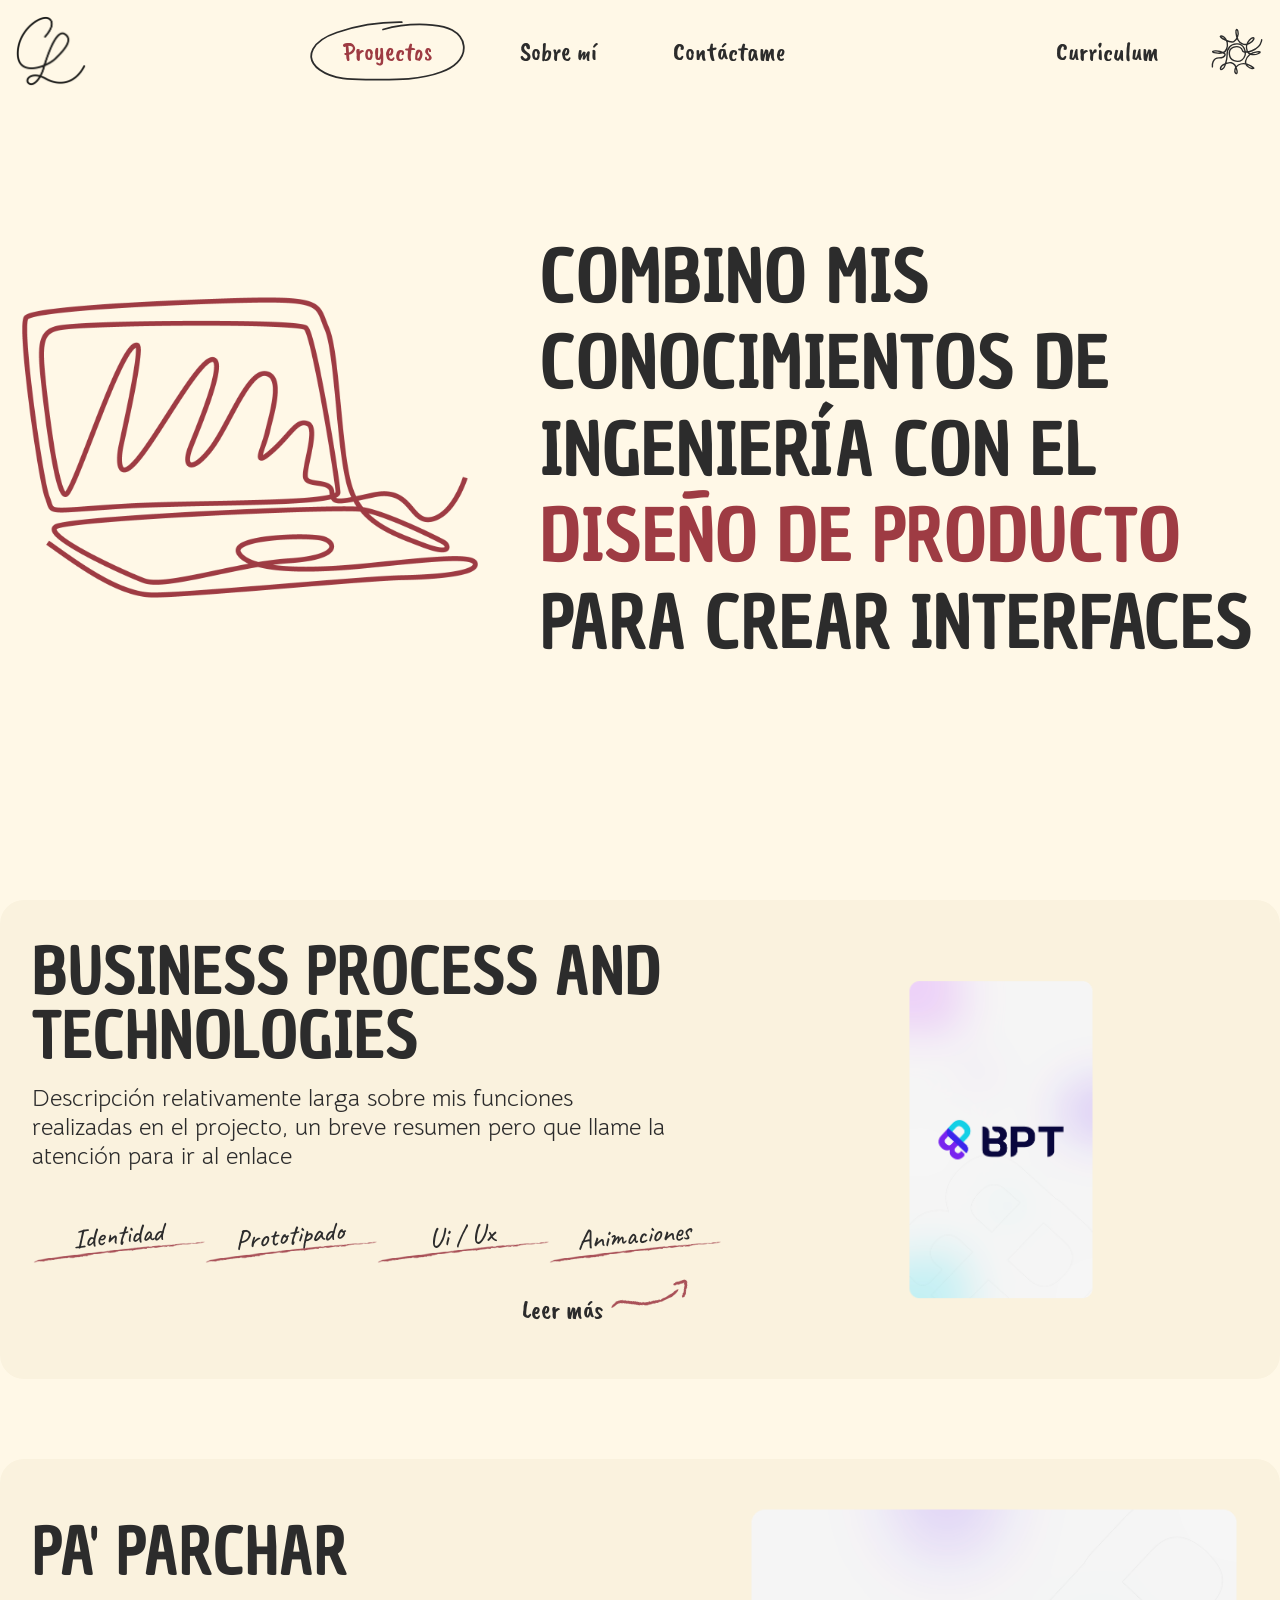
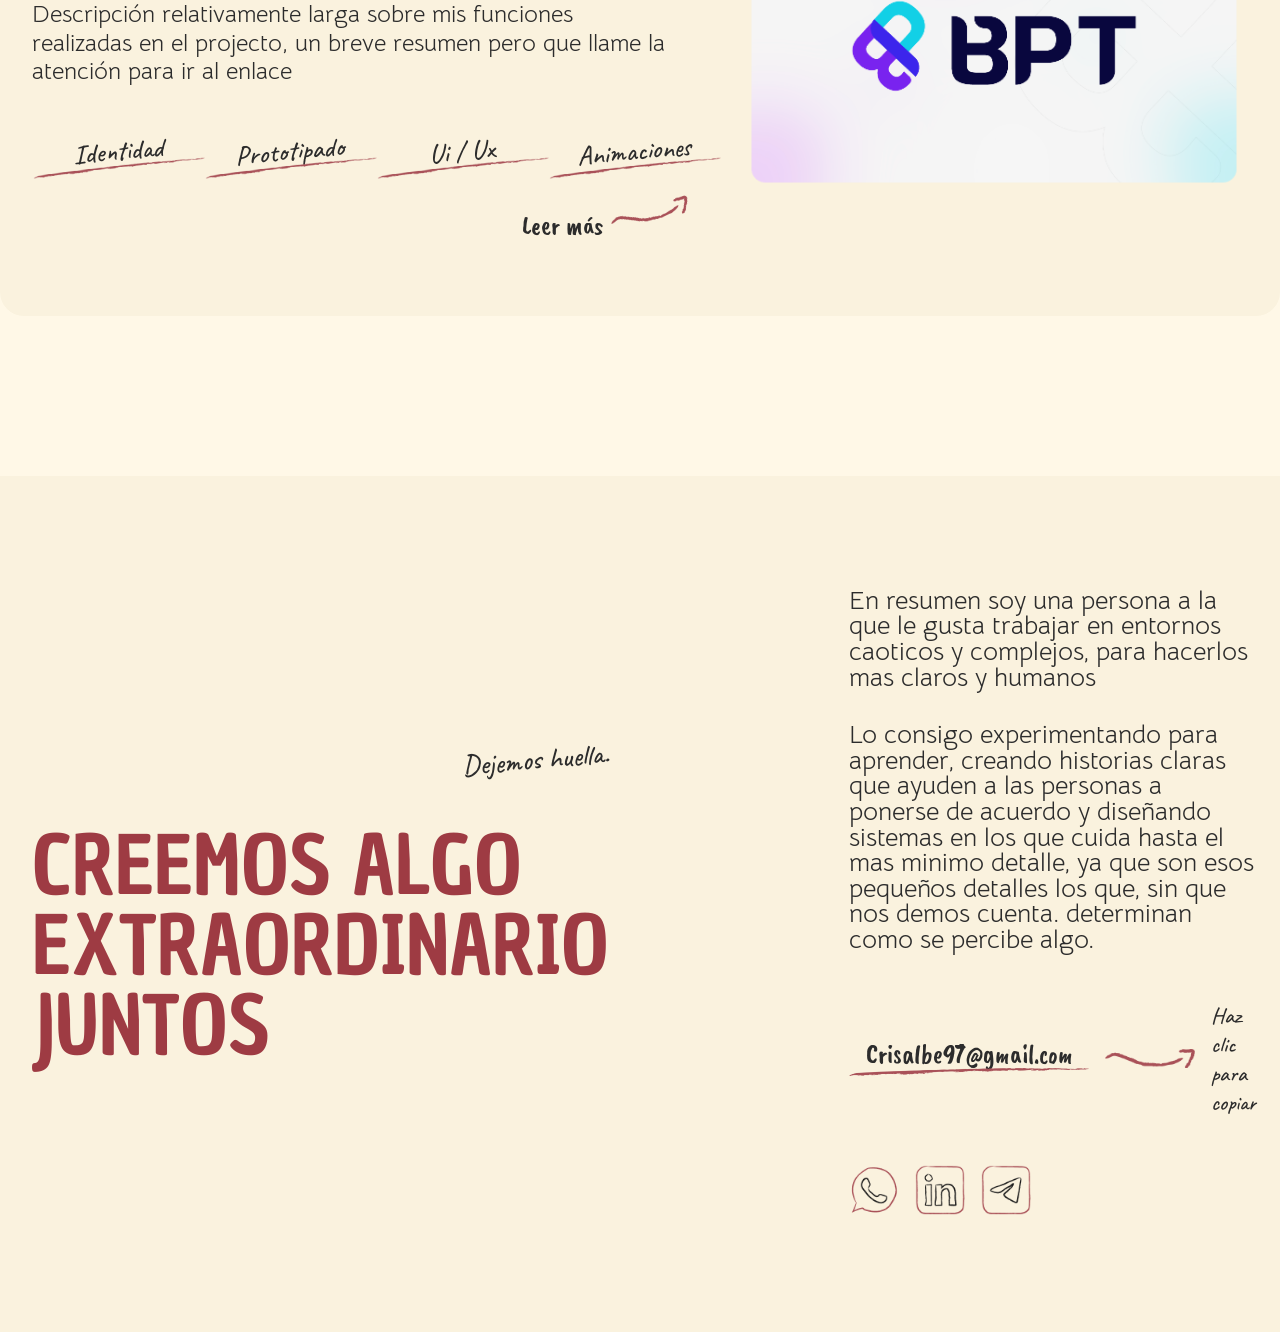
==== index.html @ 5f85860a "Cambios en contact page" ====
<!doctype html>
<html lang="en">

<head>
  <meta charset="UTF-8" />
  <meta name="viewport" content="width=device-width, initial-scale=1.0" />
  <title>Portafolio</title>
  <link rel="stylesheet" href="./assets/css/style.css" />
  <!-- <link rel="stylesheet" href="assets/scss/style.scss" /> -->
  <link rel="preconnect" href="https://fonts.googleapis.com">
  <link rel="preconnect" href="https://fonts.gstatic.com" crossorigin>
  <link
    href="https://fonts.googleapis.com/css2?family=Asap+Condensed:ital,wght@0,200;0,300;0,400;0,500;0,600;0,700;0,800;0,900;1,200;1,300;1,400;1,500;1,600;1,700;1,800;1,900&family=Bellota+Text:ital,wght@0,300;0,400;0,700;1,300;1,400;1,700&family=Caveat+Brush&family=Short+Stack&display=swap"
    rel="stylesheet">
</head>

<body class="">

  <header class="header">
    <div class="header__container">

      <img src="./assets/images/Logo.png" alt="Logo">

      <nav>
        <ul>

          <li class="button__svg active">
            <svg class="buttonStroke" version="1.1" xmlns="http://www.w3.org/2000/svg"
              xmlns:xlink="http://www.w3.org/1999/xlink" x="0px" y="0px" viewBox="0 0 1311.1 505.9"
              style="enable-background:new 0 0 1311.1 505.9;" xml:space="preserve">
              <path class="buttonStroke--stroke" d="M776.4,10.1C590,7.7,403.3,37.3,226.9,97.2c-79.7,27.1-163.6,65.9-201.4,141.2c-10.7,21.4-17.2,45.4-15,69.2
                  c4,43.5,35.8,79.6,71.2,105.2c57.4,41.3,126.9,63,196.9,73.1c70,10.1,141,9.3,211.7,9.5c209.1,0.6,424.4,9.3,620.2-64
                  c49.2-18.4,97.4-42.5,134.3-79.8s61.3-89.7,55.4-141.8c-6.4-57-48.1-105.5-98.3-133.2c-50.2-27.7-108.3-37.3-165.5-42.5
                  c-140.3-12.7-283.1-0.7-418.6,37.8" />
            </svg>
            <a href="./index.html">Proyectos</a>
          </li>

          <li class="button__svg">
            <svg class="buttonStroke" version="1.1" xmlns="http://www.w3.org/2000/svg"
              xmlns:xlink="http://www.w3.org/1999/xlink" x="0px" y="0px" viewBox="0 0 1311.1 505.9"
              style="enable-background:new 0 0 1311.1 505.9;" xml:space="preserve">
              <path class="buttonStroke--stroke" d="M776.4,10.1C590,7.7,403.3,37.3,226.9,97.2c-79.7,27.1-163.6,65.9-201.4,141.2c-10.7,21.4-17.2,45.4-15,69.2
                  c4,43.5,35.8,79.6,71.2,105.2c57.4,41.3,126.9,63,196.9,73.1c70,10.1,141,9.3,211.7,9.5c209.1,0.6,424.4,9.3,620.2-64
                  c49.2-18.4,97.4-42.5,134.3-79.8s61.3-89.7,55.4-141.8c-6.4-57-48.1-105.5-98.3-133.2c-50.2-27.7-108.3-37.3-165.5-42.5
                  c-140.3-12.7-283.1-0.7-418.6,37.8" />
            </svg>
            <a href="./about.html">Sobre mí</a>
          </li>

          <li class="button__svg">
            <svg class="buttonStroke" version="1.1" xmlns="http://www.w3.org/2000/svg"
              xmlns:xlink="http://www.w3.org/1999/xlink" x="0px" y="0px" viewBox="0 0 1311.1 505.9"
              style="enable-background:new 0 0 1311.1 505.9;" xml:space="preserve">
              <path class="buttonStroke--stroke" d="M776.4,10.1C590,7.7,403.3,37.3,226.9,97.2c-79.7,27.1-163.6,65.9-201.4,141.2c-10.7,21.4-17.2,45.4-15,69.2
                  c4,43.5,35.8,79.6,71.2,105.2c57.4,41.3,126.9,63,196.9,73.1c70,10.1,141,9.3,211.7,9.5c209.1,0.6,424.4,9.3,620.2-64
                  c49.2-18.4,97.4-42.5,134.3-79.8s61.3-89.7,55.4-141.8c-6.4-57-48.1-105.5-98.3-133.2c-50.2-27.7-108.3-37.3-165.5-42.5
                  c-140.3-12.7-283.1-0.7-418.6,37.8" />
            </svg>
            <a href="./contact.html">Contáctame</a>
          </li>
        </ul>
      </nav>

      <div class="header__right">
        <nav class="nav-buttons">
          <ul>
            <li class="button__svg button__svg--curriculum">
              <svg class="buttonStroke" version="1.1" xmlns="http://www.w3.org/2000/svg"
                xmlns:xlink="http://www.w3.org/1999/xlink" x="0px" y="0px" viewBox="0 0 1311.1 505.9"
                style="enable-background:new 0 0 1311.1 505.9;" xml:space="preserve">
                <path class="buttonStroke--stroke" d="M776.4,10.1C590,7.7,403.3,37.3,226.9,97.2c-79.7,27.1-163.6,65.9-201.4,141.2c-10.7,21.4-17.2,45.4-15,69.2
                        c4,43.5,35.8,79.6,71.2,105.2c57.4,41.3,126.9,63,196.9,73.1c70,10.1,141,9.3,211.7,9.5c209.1,0.6,424.4,9.3,620.2-64
                        c49.2-18.4,97.4-42.5,134.3-79.8s61.3-89.7,55.4-141.8c-6.4-57-48.1-105.5-98.3-133.2c-50.2-27.7-108.3-37.3-165.5-42.5
                        c-140.3-12.7-283.1-0.7-418.6,37.8" />
              </svg>
              <a href="http://">Curriculum</a>
            </li>
          </ul>
        </nav>

        <svg class="lightDark" version="1.1" xmlns="http://www.w3.org/2000/svg"
          xmlns:xlink="http://www.w3.org/1999/xlink" x="0px" y="0px" viewBox="0 0 1000 1000"
          style="enable-background:new 0 0 1000 1000;" xml:space="preserve">

          <path class="lightDark--stroke" d="M181.6,916.9C83,887.9,32.1,777.7,75.4,684.5c17.7-38,49-67.4,103.4-68.1c71.5-0.9,109-33.5,114.7-56.9
	c5.8-23.8-41.9-41.9-94.5-59.7c-52.6-17.9-132.8-11.2-132.8,3.1s104.2,40.3,177.7,23C317.4,508.5,345,410,331.7,337.5
	s-81.2-131.2-120.5-115.4s175.1,128.2,239.5,99.6c64.3-28.6,90.4-143,74.6-192c-15.8-49-40.9-36.8-34.2,30.6
	c6.6,67.4,33.2,164.9,116.4,201.7s184.9-38.3,204.8-82.7c19.9-44.4-29.1-39.3-75.6,12.3s-68.4,134.8-41.4,204.8s138.9,71.5,194,44.4
	s60.8-43.4-16.3-33.7c-77.1,9.7-171.1,35.7-206.3,164.4c-20.4,71.5,62.8,134.8,113.4,137.4c50.6,2.6,46-10.2-21.4-48.5
	S603.9,703,533.4,745.9s-72.5,120-52.6,144s37.3,4.1,29.1-38.8S475.2,717.3,404.7,704c-70.5-13.3-193.5,52.1-196.6,102.1
	s66.4,7.7,83.2-53.1c16.9-60.8,37.3-100.6,37.3-184.9s30.7-199.7,174.2-205.8S672.3,516,657.5,566.6s-75.3,148.6-203.1,98.2
	c-101.3-40-118.4-195-16.3-238.4S598.2,441,609,483.1s107.5,28.2,173.1,3.1c106-40.5,153.8-103.4,170.4-169.3
	c35.7-141.9-74.6-278.8-220.9-276.6L254,47.2c-111.6,1.6-205.1,85.2-219,196C15.3,400.6,6.5,593.3,86.2,569.5
	c0,0,248.4-29,271.8-208.5c23.4-179.6,55.5-185.2,29.3-202.9c-26.2-17.8-130,62.7-170.2,142.1s-103.8,232.9,11.2,401.2
	S615.5,898.7,781,738.8c56.1-57,82.3-116,65.5-134.7s-9.4,43-202.9,27.1c-193.6-15.9-285.9-231.9-252.2-260s70.8-0.9,139.1,29.9
	s120.2,52.4,151,15s17.2-53,61.2-46.9s75.4,18.8,57.1,28.2c-18.2,9.4-61.3,16.8-77.2,72.5c-7,21.5-18.2,30.9-25.2,10.3
	s-23.4-62.2-56.1-72S590.7,390,623.4,375s55.2-34.1,65-60.8c9.8-26.7,22.9-32.3,34.6-1.4c6.4,17,46.4,18.7,100.8,16.7
	c88.1-3.2,160.8,68.8,158.1,157c-1.5,48.5-5.7,106.4-15,171.4c-19.3,135.5-120.5,234.5-184.6,284.7c-31.3,24.6-70.4,37.3-110.2,35.9
	C566.5,975,335.9,962.2,181.6,916.9z" />

        </svg>

      </div>
    </div>
  </header>

  <main>
    <div class="container">
      <section class="hero">
        <div class="animation-container">
          <img class="img" src="./assets/images/Projects.png" alt="image-animation" />
        </div>
        <h1 class="banner-title title">
          COMBINO MIS CONOCIMIENTOS DE INGENIERÍA CON EL <span class="text-purple">DISEÑO DE PRODUCTO</span> PARA CREAR
          INTERFACES
        </h1>
      </section>

      <section class="projects">
        <div class="project" id="project">
          <div class="project__izq">

            <div class="project__about">
              <h2>BUSINESS PROCESS AND TECHNOLOGIES</h2>
              <p>Descripción relativamente larga sobre mis funciones realizadas en el projecto, un breve resumen pero
                que llame la atención para ir al enlace</p>
            </div>

            <div class="project__itemsCta">
              <ul class="project__list">
                <li class="itemUnderlined">
                  <span>Identidad</span>
                  <img src="./assets/images/Subrayado.png" alt="">
                </li>
                <li class="itemUnderlined">
                  <span>Prototipado</span>
                  <img src="./assets/images/Subrayado.png" alt="">
                </li>
                <li class="itemUnderlined">
                  <span>Ui / Ux</span>
                  <img src="./assets/images/Subrayado.png" alt="">
                </li>
                <li class="itemUnderlined">
                  <span>Animaciones</span>
                  <img src="./assets/images/Subrayado.png" alt="">
                </li>
              </ul>
              <div class="button__svg button__svg--arrow">
                <svg class="buttonStroke" version="1.1" xmlns="http://www.w3.org/2000/svg"
                  xmlns:xlink="http://www.w3.org/1999/xlink" x="0px" y="0px" viewBox="0 0 1311.1 505.9"
                  style="enable-background:new 0 0 1311.1 505.9;" xml:space="preserve">
                  <path class="buttonStroke--stroke" d="M776.4,10.1C590,7.7,403.3,37.3,226.9,97.2c-79.7,27.1-163.6,65.9-201.4,141.2c-10.7,21.4-17.2,45.4-15,69.2
                      c4,43.5,35.8,79.6,71.2,105.2c57.4,41.3,126.9,63,196.9,73.1c70,10.1,141,9.3,211.7,9.5c209.1,0.6,424.4,9.3,620.2-64
                      c49.2-18.4,97.4-42.5,134.3-79.8s61.3-89.7,55.4-141.8c-6.4-57-48.1-105.5-98.3-133.2c-50.2-27.7-108.3-37.3-165.5-42.5
                      c-140.3-12.7-283.1-0.7-418.6,37.8" />
                </svg>
                <a href="#">Leer más</a>
                <img src="./assets/images/flecha.png" alt="Flecha a la derecha">
              </div>
            </div>

          </div>

          <div class="project__der mobile">
            <img src="./assets/images/phoneProyect.png" alt="">
            <svg class="phonePortfolio" xmlns="http://www.w3.org/2000/svg" version="1.1" viewBox="0 0 1104.8 808.5">
              <!-- Generator: Adobe Illustrator 29.8.5, SVG Export Plug-In . SVG Version: 2.1.1 Build 2)  -->
              <path class="phonePortfolio--stroke"
                d="M1104.8,572.5c-54.8,63.6-126.2,95.3-178.5,114.9-53.5,20-126.8,37.5-181.4,26.8-115.6-21.4-210.3-74.9-278.8-124.7-68.5-49.8-85.1-121.5-85.1-148.7V150.2c0-48.2,27.3-63.7,50.3-63.7h256.3c65.3,0,63.1,33.2,63.1,58.9v506.2c0,48.7-42.8,53-56.7,53s-217.2.5-260,.5-50.8-35.3-50.8-57.8v-93.1c0-35.3-5.4-57.2-13.4-80.3-8-23-14.1-52.4-14.1-83.5V69.5c0-48.2,23.2-61.4,59.6-61.4s154.8-3.2,185.1-3.2,29.6,4.3,29.6,11.1v32.8c0,16.8-18.9,14.6-64.9,14.6s-57.8,0-57.8-6.4,0-12.5,7.8-12.5h82.4c16.4,0,24.3-.7,24.3,8.6s-1.8,15-10.7,15h-98.8c-20.7,0-15.7-15.7-15.7-31s1.8-24.6,17.1-24.6h199.4c55.3,0,69.2,29.1,69.2,69.2v649.5c0,67.4-41.7,71.2-108.1,71.2s-159.4,6.9-159.4-14.5,41.7-17.8,55.6-17.8,52.4,0,52.4,15.2-18.7,17.1-47.6,17.1h-176.6c-72.2,0-48.2-122-48.2-211.9s-6.4-118.8-53-226.3C255.5,266.6,85.7,187.5,0,180.1" />
            </svg>
          </div>
        </div>

        <div class="project" id="project">
          <div class="project__izq">

            <div class="project__about">
              <h2>PA' PARCHAR</h2>
              <p>Descripción relativamente larga sobre mis funciones realizadas en el projecto, un breve resumen pero
                que llame la atención para ir al enlace</p>
            </div>

            <div class="project__itemsCta">
              <ul class="project__list">
                <li class="itemUnderlined">
                  <span>Identidad</span>
                  <img src="./assets/images/Subrayado.png" alt="">
                </li>
                <li class="itemUnderlined">
                  <span>Prototipado</span>
                  <img src="./assets/images/Subrayado.png" alt="">
                </li>
                <li class="itemUnderlined">
                  <span>Ui / Ux</span>
                  <img src="./assets/images/Subrayado.png" alt="">
                </li>
                <li class="itemUnderlined">
                  <span>Animaciones</span>
                  <img src="./assets/images/Subrayado.png" alt="">
                </li>
              </ul>
              <div class="button__svg button__svg--arrow">
                <svg class="buttonStroke" version="1.1" xmlns="http://www.w3.org/2000/svg"
                  xmlns:xlink="http://www.w3.org/1999/xlink" x="0px" y="0px" viewBox="0 0 1311.1 505.9"
                  style="enable-background:new 0 0 1311.1 505.9;" xml:space="preserve">
                  <path class="buttonStroke--stroke" d="M776.4,10.1C590,7.7,403.3,37.3,226.9,97.2c-79.7,27.1-163.6,65.9-201.4,141.2c-10.7,21.4-17.2,45.4-15,69.2
                      c4,43.5,35.8,79.6,71.2,105.2c57.4,41.3,126.9,63,196.9,73.1c70,10.1,141,9.3,211.7,9.5c209.1,0.6,424.4,9.3,620.2-64
                      c49.2-18.4,97.4-42.5,134.3-79.8s61.3-89.7,55.4-141.8c-6.4-57-48.1-105.5-98.3-133.2c-50.2-27.7-108.3-37.3-165.5-42.5
                      c-140.3-12.7-283.1-0.7-418.6,37.8" />
                </svg>
                <a href="#">Leer más</a>
                <img src="./assets/images/flecha.png" alt="Flecha a la derecha">
              </div>
            </div>

          </div>

          <div class="project__der desktop">
            <img src="./assets/images/pcportfolio.png" alt="">
            <svg class="desktopPortfolio" xmlns="http://www.w3.org/2000/svg" version="1.1" viewBox="0 0 1104.8 808.5">
              <path class="desktopPortfolio--stroke"
                d="M36.9,802.4s24.5,8.9,96-18.1c71.5-27.1,111.8,1,172.6,9.7,60.8,8.7,164.9,17.7,273.2,8.8,108.3-8.8,244.3-10.4,236.1-26.2s-179.9-11.2-272.9-12.3c-92.9-1-150.7-24.3-181.9-28.3-31.1-4.1-51.6,12.5-27.1,26.7,24.5,14.2,61.3,3,60.3-20.5s-3.8-46.2,6.1-53.6c12-8.9,85.5-19.7,110-27.8,10.2-3.6,8.7-9.7-26.6-11.2-35.2-1.5-188.6,0-301.4,4.6-112.9,4.6-159.6,1.5-162.7-36.3-3.1-37.8-10.2-311.1-12.3-376.5C4.5,176-1,41.2,4.1,28.3,9.2,15.3,18.2,8.5,63.5,6.5c45.3-2,625.2-8.9,878.7,0,100.3,5.1,144-10.2,152.5,64.9,8.4,75.1,10,449.6,6.1,496.3-3.8,46.7,12.3,82.6-71.2,83.4-83.5.8-290.3,11.5-331.7-6.1-41.4-17.6-82.7-35.6-108.8-35.6s-36,20.7-19.1,34.5c13.1,10.8,41.4-20.9,9.8-41.4-41.3-26.8-203.3-4.1-277.6-7.1-74.3-3.1-205.6,5.4-224-19.9-18.4-25.3-23.7-98.8-23.7-235.1s-10.7-260.4,13.8-280.3c24.5-19.9,274.6-22.2,479.9-22.2s483.4-19.1,493.4,43.7c10,62.8,6.9,356.4,6.1,392.3-.8,35.9,16.1,101.7-46.2,102.8-62.3,1-313.2-6.4-341.8,21.2-28.6,27.6-5.6,139.3,68.9,133.1,74.6-6.1,151.1-9.7,210.4,38.3,43.2,35,106.9,26,157.7,15.4" />
            </svg>
          </div>
        </div>
      </section>
    </div>
  </main>

  <footer>
    <div class="container">

      <div class="footer__izq">
        <div class="footer__print">
          <div class="footer__fingerPrint"></div>
          <span>Dejemos huella.</span>
        </div>

        <h2>CREEMOS ALGO EXTRAORDINARIO JUNTOS</h2>
      </div>

      <div class="footer__der">
        <div class="footer__msg">
          <p>
            En resumen soy una persona a la que le gusta trabajar en entornos
            caoticos y complejos, para hacerlos mas claros y humanos
          </p>
          <p>
            Lo consigo experimentando para aprender, creando historias claras
            que ayuden a las personas a ponerse de acuerdo y diseñando
            sistemas en los que cuida hasta el mas minimo detalle, ya que son
            esos pequeños detalles los que, sin que nos demos cuenta.
            determinan como se percibe algo.
          </p>
        </div>

        <div class="footer__cta">
          <div class="footer__correo">
            <p>Crisalbe97@gmail.com</p>
            <img src="./assets/images/Subrayado.png" alt="">
          </div>
          <img src="./assets/images/flecha.png" alt="" class="arrowImg">
          <span>Haz clic para copiar</span>
        </div>

        <div class="footer__social">
          <a href="" class="wpp">
            <img src="./assets/images/LogoWppFill.png" alt="">
            <img src="./assets/images/LogoWpp.png" alt="">
          </a>

          <a href="" class="linkedin">
            <img src="./assets/images/LogoInFill.png" alt="">
            <img src="./assets/images/LogoIn.png" alt="">
          </a>

          <a href="" class="telegram">
            <img src="./assets/images/LogoTelegramFill.png" alt="">
            <img src="./assets/images/LogoTelegram.png" alt="">
          </a>
        </div>
      </div>
  </footer>

  <script src="./assets/js/script.js"></script>
  <script src="./assets/js/animationButtonStroke.js"></script>
  <script src="./assets/js/themeControl.js"></script>
</body>

</html>
---- assets/css/style.css ----
@import url("https://fonts.googleapis.com/css2?family=Short+Stack&display=swap");
@font-face {
  font-family: chau;
  src: url(../fonts/Chau_Philomene/ChauPhilomeneOne-Regular.ttf);
}

@font-face {
  font-family: bellota;
  src: url(../fonts/Bellota_Text/BellotaText-Regular.ttf);
}

@font-face {
  font-family: caveat;
  src: url(../fonts/Caveat/Caveat-Medium.ttf);
}

@font-face {
  font-family: caveatBrush;
  src: url(../fonts/Caveat_Brush/CaveatBrush-Regular.ttf);
}

@font-face {
  font-family: Asap;
  src: url(../fonts/Asap_Condensed/AsapCondensed-Light.ttf);
}

header {
  position: fixed;
  top: 0;
  left: 0;
  right: 0;
  z-index: 100;
  padding: 1rem 1rem;
  -webkit-transition: -webkit-transform 0.5s ease-in-out;
  transition: -webkit-transform 0.5s ease-in-out;
  transition: transform 0.5s ease-in-out;
  transition:
    transform 0.5s ease-in-out,
    -webkit-transform 0.5s ease-in-out;
}

header.header--hidden {
  -webkit-transform: translateY(-100%);
  transform: translateY(-100%);
}

header .header__container {
  margin-left: auto;
  margin-right: auto;
  max-width: 1440px;
  display: -webkit-box;
  display: -ms-flexbox;
  display: flex;
  -webkit-box-pack: justify;
  -ms-flex-pack: justify;
  justify-content: space-between;
  -webkit-box-align: center;
  -ms-flex-align: center;
  align-items: center;
}

header .header__container img {
  width: 70px;
  height: auto;
  -o-object-fit: contain;
  object-fit: contain;
}

header .header__container nav ul {
  display: -webkit-box;
  display: -ms-flexbox;
  display: flex;
  -webkit-box-align: center;
  -ms-flex-align: center;
  align-items: center;
  gap: 1rem;
}

header .header__container .header__right {
  display: -webkit-box;
  display: -ms-flexbox;
  display: flex;
  -webkit-box-align: center;
  -ms-flex-align: center;
  align-items: center;
  gap: 1.5rem;
}

header .header__container .header__right .lightDark {
  cursor: pointer;
}

header .header__container .header__right .lightDark:hover .lightDark--stroke {
  stroke: #9e3b43;
  stroke-dashoffset: 6320;
  stroke-dasharray: 6575;
}

.buttonStroke {
  width: 155px;
}

.buttonStroke--stroke {
  fill: transparent;
  stroke: #2c2c2c;
  stroke-width: 15;
  stroke-linecap: round;
  stroke-dashoffset: 3200;
  stroke-dasharray: 3200;
  -webkit-transition: fill 0.4s cubic-bezier(0.63, 0, 0.34, 1);
  transition: fill 0.4s cubic-bezier(0.63, 0, 0.34, 1);
}

@-webkit-keyframes drawLineIn {
  0% {
    stroke-dashoffset: 3200;
    -webkit-animation-timing-function: cubic-bezier(0.63, 0, 0.34, 1);
    animation-timing-function: cubic-bezier(0.63, 0, 0.34, 1);
  }
  100% {
    stroke-dashoffset: 0;
  }
}

@keyframes drawLineIn {
  0% {
    stroke-dashoffset: 3200;
    -webkit-animation-timing-function: cubic-bezier(0.63, 0, 0.34, 1);
    animation-timing-function: cubic-bezier(0.63, 0, 0.34, 1);
  }
  100% {
    stroke-dashoffset: 0;
  }
}

@-webkit-keyframes drawLineOut {
  0% {
    stroke-dashoffset: 0;
    -webkit-animation-timing-function: cubic-bezier(0.63, 0, 0.34, 1);
    animation-timing-function: cubic-bezier(0.63, 0, 0.34, 1);
  }
  100% {
    stroke-dashoffset: -3200;
  }
}

@keyframes drawLineOut {
  0% {
    stroke-dashoffset: 0;
    -webkit-animation-timing-function: cubic-bezier(0.63, 0, 0.34, 1);
    animation-timing-function: cubic-bezier(0.63, 0, 0.34, 1);
  }
  100% {
    stroke-dashoffset: -3200;
  }
}

.lightDark {
  width: 55px;
}

.lightDark--stroke {
  fill: transparent;
  stroke: #2c2c2c;
  stroke-width: 25;
  stroke-linecap: round;
  stroke-dashoffset: -190;
  stroke-dasharray: 6575;
  -webkit-transition: all 0.7s cubic-bezier(0.63, 0, 0.34, 1);
  transition: all 0.7s cubic-bezier(0.63, 0, 0.34, 1);
}

.phonePortfolio {
  width: 508px;
}

.phonePortfolio .phonePortfolio--stroke {
  fill: transparent;
  stroke: #9e3b43;
  stroke-width: 4;
  stroke-linecap: round;
  stroke-dashoffset: -6425;
  stroke-dasharray: 6425;
  -webkit-animation: drawPhoneOut 2s cubic-bezier(0.63, 0, 0.34, 1) forwards;
  animation: drawPhoneOut 2s cubic-bezier(0.63, 0, 0.34, 1) forwards;
}

@-webkit-keyframes drawPhoneIn {
  0% {
    stroke-dashoffset: -6425;
  }
  100% {
    stroke-dashoffset: 0;
  }
}

@keyframes drawPhoneIn {
  0% {
    stroke-dashoffset: -6425;
  }
  100% {
    stroke-dashoffset: 0;
  }
}

@-webkit-keyframes drawPhoneOut {
  0% {
    stroke-dashoffset: 0;
  }
  100% {
    stroke-dashoffset: 6425;
  }
}

@keyframes drawPhoneOut {
  0% {
    stroke-dashoffset: 0;
  }
  100% {
    stroke-dashoffset: 6425;
  }
}

.desktopPortfolio {
  width: 508px;
}

.desktopPortfolio .desktopPortfolio--stroke {
  fill: transparent;
  stroke: #9e3b43;
  stroke-width: 4;
  stroke-linecap: round;
  stroke-dashoffset: -8450;
  stroke-dasharray: 8450;
  -webkit-animation: drawDesktopOut 2s cubic-bezier(0.63, 0, 0.34, 1) forwards;
  animation: drawDesktopOut 2s cubic-bezier(0.63, 0, 0.34, 1) forwards;
}

@-webkit-keyframes drawDesktopIn {
  0% {
    stroke-dashoffset: 8450;
  }
  100% {
    stroke-dashoffset: 0;
  }
}

@keyframes drawDesktopIn {
  0% {
    stroke-dashoffset: 8450;
  }
  100% {
    stroke-dashoffset: 0;
  }
}

@-webkit-keyframes drawDesktopOut {
  0% {
    stroke-dashoffset: 0;
  }
  100% {
    stroke-dashoffset: -8450;
  }
}

@keyframes drawDesktopOut {
  0% {
    stroke-dashoffset: 0;
  }
  100% {
    stroke-dashoffset: -8450;
  }
}

.button__svg--hover:hover .buttonStroke--stroke {
  -webkit-animation: drawLineIn 0.4s linear forwards;
  animation: drawLineIn 0.4s linear forwards;
}

.button__svg--hover:hover a {
  color: #9e3b43;
}

.button__svg--hover:hover.button__svg--curriculum a {
  color: #fff8e7;
}

.button__svg--hover:hover.button__svg--curriculum .buttonStroke--stroke {
  fill: #9e3b43;
}

.button__svg--hover:not(:hover) .buttonStroke--stroke {
  -webkit-animation: drawLineOut 0.4s linear forwards;
  animation: drawLineOut 0.4s linear forwards;
}

.button__svg {
  position: relative;
  display: -ms-grid;
  display: grid;
  place-items: center;
}

.button__svg a {
  width: -webkit-max-content;
  width: -moz-max-content;
  width: max-content;
  position: absolute;
  top: 50%;
  left: 50%;
  font-family: caveatBrush;
  font-size: 1.6rem;
  -webkit-transform: translate(-50%, -50%);
  transform: translate(-50%, -50%);
  -webkit-transition: color 0.3s ease-in-out;
  transition: color 0.3s ease-in-out;
}

.button__svg.active {
  pointer-events: none;
}

.button__svg.active a {
  color: #9e3b43;
}

.button__svg.active .buttonStroke--stroke {
  stroke-dashoffset: 0;
  stroke-dasharray: 3200;
}

.button__svg.button__svg--arrow {
  margin-right: 100px;
}

.button__svg.button__svg--arrow img {
  width: 80px;
  position: absolute;
  right: -50px;
  top: 10px;
  -webkit-transform: rotate(-15deg);
  transform: rotate(-15deg);
}

.itemUnderlined {
  display: -webkit-box;
  display: -ms-flexbox;
  display: flex;
  -webkit-box-orient: vertical;
  -webkit-box-direction: normal;
  -ms-flex-direction: column;
  flex-direction: column;
  -webkit-box-align: center;
  -ms-flex-align: center;
  align-items: center;
  -webkit-transform: rotate(-5deg);
  transform: rotate(-5deg);
}

.itemUnderlined span {
  font-size: 1.7rem;
  font-family: caveat;
}

.itemUnderlined img {
  margin-top: -3px;
  width: 172px;
}

footer {
  margin-top: 10rem;
  background-color: #faf2de;
  padding: 7rem 2rem;
}

footer.dark{
  background-color:  #960000;
}

footer .container {
  display: -webkit-box;
  display: -ms-flexbox;
  display: flex;
  -webkit-box-align: center;
  -ms-flex-align: center;
  align-items: center;
  gap: 15rem;
}

footer .container .footer__izq {
  display: -webkit-box;
  display: -ms-flexbox;
  display: flex;
  -webkit-box-align: end;
  -ms-flex-align: end;
  align-items: end;
  -webkit-box-orient: vertical;
  -webkit-box-direction: normal;
  -ms-flex-direction: column;
  flex-direction: column;
  gap: 3rem;
}

footer .container .footer__izq .footer__print {
  position: relative;
  -webkit-transform: rotate(-5deg);
  transform: rotate(-5deg);
}

footer .container .footer__izq .footer__print .footer__fingerPrint {
  position: absolute;
  left: 0;
  top: -4rem;
  width: 55px;
  height: 60px;
  background-size: contain;
  background-repeat: no-repeat;
  background-position: center;
  -webkit-animation: fingerprint 0.5s steps(1) infinite;
  animation: fingerprint 0.5s steps(1) infinite;
  -webkit-transform: rotate(-25deg);
  transform: rotate(-25deg);
}

@-webkit-keyframes fingerprint {
  0%,
  100% {
    background-image: url("../../assets/images/huella_1.png");
  }
  25% {
    background-image: url("../../assets/images/huella_2.png");
  }
  50% {
    background-image: url("../../assets/images/huella_3.png");
  }
  75% {
    background-image: url("../../assets/images/huella_4.png");
  }
}

@keyframes fingerprint {
  0%,
  100% {
    background-image: url("../../assets/images/huella_1.png");
  }
  25% {
    background-image: url("../../assets/images/huella_2.png");
  }
  50% {
    background-image: url("../../assets/images/huella_3.png");
  }
  75% {
    background-image: url("../../assets/images/huella_4.png");
  }
}

footer .container .footer__izq .footer__print span {
  font-family: caveat;
  font-size: 1.8rem;
}

footer .container .footer__izq h2 {
  font-size: 5rem;
  line-height: 1;
  color: #9e3b43;
}

footer .container .footer__der {
  display: -webkit-box;
  display: -ms-flexbox;
  display: flex;
  -webkit-box-orient: vertical;
  -webkit-box-direction: normal;
  -ms-flex-direction: column;
  flex-direction: column;
  gap: 3rem;
}

footer .container .footer__der .footer__msg {
  display: -webkit-box;
  display: -ms-flexbox;
  display: flex;
  -webkit-box-orient: vertical;
  -webkit-box-direction: normal;
  -ms-flex-direction: column;
  flex-direction: column;
  gap: 2rem;
}

footer .container .footer__der .footer__msg p {
  font-size: 1.6rem;
}

footer .container .footer__der .footer__cta {
  display: -webkit-box;
  display: -ms-flexbox;
  display: flex;
  -webkit-box-align: center;
  -ms-flex-align: center;
  align-items: center;
  gap: 1rem;
}

footer .container .footer__der .footer__cta .footer__correo {
  text-align: center;
}

footer .container .footer__der .footer__cta .footer__correo img {
  display: block;
  width: 15rem;
}

footer .container .footer__der .footer__cta .footer__correo p {
  line-height: 1;
  font-family: caveatBrush;
  font-size: 1.7rem;
}

footer .container .footer__der .footer__cta .arrowImg {
  -o-object-fit: contain;
  object-fit: contain;
  width: 90px;
  height: auto;
}

footer .container .footer__der .footer__cta span {
  font-family: caveat;
  font-size: 1.4rem;
}

footer .container .footer__der .footer__social {
  display: -webkit-box;
  display: -ms-flexbox;
  display: flex;
  gap: 1rem;
}

footer .container .footer__der .footer__social img {
  width: 50px;
}

footer .container .footer__der .footer__social .wpp,
footer .container .footer__der .footer__social .linkedin,
footer .container .footer__der .footer__social .telegram {
  position: relative;
}

footer .container .footer__der .footer__social .wpp:hover img:first-child,
footer .container .footer__der .footer__social .linkedin:hover img:first-child,
footer .container .footer__der .footer__social .telegram:hover img:first-child {
  opacity: 1;
}

footer .container .footer__der .footer__social .wpp img:first-child,
footer .container .footer__der .footer__social .linkedin img:first-child,
footer .container .footer__der .footer__social .telegram img:first-child {
  position: absolute;
  top: 0;
  left: 0;
  opacity: 0;
  -webkit-transform: translateY(-50%, -50%);
  transform: translateY(-50%, -50%);
  -webkit-transition: opacity 0.2s ease;
  transition: opacity 0.2s ease;
}

.contact__social {
  display: -webkit-box;
  display: -ms-flexbox;
  display: flex;
  gap: 3.25rem;
}

.contact-item__social {
  display: -webkit-box;
  display: -ms-flexbox;
  display: flex;
  flex-direction: column;
  justify-content: center;
  text-align: center;
  gap: 1rem;
}

.contact-item__social span {
  font-family: caveat;
  font-size: 1.875rem;
  font-weight: 100;
}

.contact__social img {
  width: 65px;
}

.contact__social .wpp,
.contact__social .linkedin,
.contact__social .email,
.contact__social .telegram {
  position: relative;
  margin: auto;
}

.contact__social .wpp img:first-child,
.contact__social .linkedin img:first-child,
.contact__social .email img:first-child,
.contact__social .telegram img:first-child {
  position: absolute;
  top: 0;
  left: 0;
  opacity: 0;
  -webkit-transform: translateY(-50%, -60%);
  transform: translateY(-50%, -60%);
  -webkit-transition: opacity 0.2s ease;
  transition: opacity 0.2s ease;
}

.contact__social .wpp:hover img:first-child,
.contact__social .linkedin:hover img:first-child,
.contact__social .email:hover img:first-child,
.contact__social .telegram:hover img:first-child {
  opacity: 1;
}

.hero {
  height: 100vh;
  display: -webkit-box;
  display: -ms-flexbox;
  display: flex;
  -webkit-box-align: center;
  -ms-flex-align: center;
  align-items: center;
  gap: 2.5rem;
}

.hero h1 {
  font-family: chau;
  font-size: 4.5rem;
  line-height: 1.2;
}

.hero h1 span {
  color: #9e3b43;
}

.hero img {
  width: 500px;
}

.projects {
  display: -webkit-box;
  display: -ms-flexbox;
  display: flex;
  -webkit-box-orient: vertical;
  -webkit-box-direction: normal;
  -ms-flex-direction: column;
  flex-direction: column;
  gap: 5rem;
}

.projects .project {
  display: -webkit-box;
  display: -ms-flexbox;
  display: flex;
  -webkit-box-align: center;
  -ms-flex-align: center;
  align-items: center;
  -webkit-box-pack: space-evenly;
  -ms-flex-pack: space-evenly;
  justify-content: space-evenly;
  background-color: #faf2de;
  padding: 2.5rem 2rem;
  border-radius: 1.5rem;
}

.projects .project.out .phonePortfolio--stroke {
  -webkit-animation: drawPhoneOut 2s cubic-bezier(0.63, 0, 0.34, 1) forwards;
  animation: drawPhoneOut 2s cubic-bezier(0.63, 0, 0.34, 1) forwards;
}

.projects .project.out .desktopPortfolio--stroke {
  -webkit-animation: drawDesktopOut 2s cubic-bezier(0.63, 0, 0.34, 1) forwards;
  animation: drawDesktopOut 2s cubic-bezier(0.63, 0, 0.34, 1) forwards;
}

.projects .project.visible .phonePortfolio--stroke {
  -webkit-animation: drawPhoneIn 2s cubic-bezier(0.63, 0, 0.34, 1) forwards;
  animation: drawPhoneIn 2s cubic-bezier(0.63, 0, 0.34, 1) forwards;
}

.projects .project.visible .desktopPortfolio--stroke {
  -webkit-animation: drawDesktopIn 2s cubic-bezier(0.63, 0, 0.34, 1) forwards;
  animation: drawDesktopIn 2s cubic-bezier(0.63, 0, 0.34, 1) forwards;
}

.projects .project .project__izq {
  display: -webkit-box;
  display: -ms-flexbox;
  display: flex;
  -webkit-box-orient: vertical;
  -webkit-box-direction: normal;
  -ms-flex-direction: column;
  flex-direction: column;
  gap: 3rem;
}

.projects .project .project__izq .project__about {
  display: -webkit-box;
  display: -ms-flexbox;
  display: flex;
  -webkit-box-orient: vertical;
  -webkit-box-direction: normal;
  -ms-flex-direction: column;
  flex-direction: column;
  gap: 1rem;
}

.projects .project .project__izq .project__about h2 {
  font-size: 4rem;
  font-family: chau;
  line-height: 1;
}

.projects .project .project__izq .project__about p {
  max-width: 90%;
  font-size: 1.5rem;
  line-height: 1.2;
}

.projects .project .project__izq .project__itemsCta {
  display: -webkit-box;
  display: -ms-flexbox;
  display: flex;
  -webkit-box-orient: vertical;
  -webkit-box-direction: normal;
  -ms-flex-direction: column;
  flex-direction: column;
  gap: 1.5rem;
}

.projects .project .project__izq .project__itemsCta .project__list {
  display: -webkit-box;
  display: -ms-flexbox;
  display: flex;
  -webkit-box-align: center;
  -ms-flex-align: center;
  align-items: center;
}

.projects .project .project__izq .project__itemsCta .button__svg {
  width: -webkit-max-content;
  width: -moz-max-content;
  width: max-content;
  margin-left: auto;
}

.projects .project .project__der {
  position: relative;
}

.projects .project .project__der img {
  position: absolute;
  z-index: 1;
  -webkit-transform: translate(-50%, -50%);
  transform: translate(-50%, -50%);
}

.projects .project .project__der .phonePortfolio,
.projects .project .project__der .desktopPortfolio {
  position: relative;
  z-index: 10;
}

.projects .project .project__der.mobile img {
  top: 50%;
  left: 51.3%;
  width: 183px;
}

.projects .project .project__der.desktop img {
  top: 39%;
  left: 50%;
  width: 485px;
}

.containerAbout .animationScroll {
  height: 100vh;
  position: -webkit-sticky;
  position: sticky;
  top: 0;
  display: -ms-grid;
  display: grid;
  place-items: center;
}

.containerAbout .animationScroll img {
  width: 500px;
}

.containerAbout .sections {
  display: -webkit-box;
  display: -ms-flexbox;
  display: flex;
  -webkit-box-orient: vertical;
  -webkit-box-direction: normal;
  -ms-flex-direction: column;
  flex-direction: column;
  gap: 5rem;
}

.containerAbout .sections .section .section__msg {
  -webkit-transform: rotate(-12deg);
  transform: rotate(-12deg);
  margin-bottom: 8rem;
}

.containerAbout .sections .section .section__msg p {
  font-family: caveat;
  font-size: 2.5rem;
}

.containerAbout .sections .section .section__msg p:last-child {
  margin-left: 5rem;
  margin-top: -5px;
}

.containerAbout .sections .section h3 {
  line-height: 1;
  font-family: chau;
  font-size: 4.4rem;
}

.containerAbout .sections .section p {
  font-size: 1.6rem;
  line-height: 1.1;
}

.containerAbout .sections .section .section__title {
  position: relative;
}

.containerAbout .sections .section .section__title p {
  font-family: asap;
}

.containerAbout .sections .section .section__title .section__msg {
  margin-bottom: 0;
  position: absolute;
  right: 0;
  top: 0;
}

.containerAbout .sections .section .section__title .section__msg p {
  font-family: caveat;
  font-size: 1.7rem;
}

.containerAbout .sections .section .divider {
  width: 100%;
  height: 1px;
  background-color: #aaaaaa;
}

.containerAbout .sections .section .section__container {
  padding: 3rem 2.5rem;
  background-color: #faf2de;
  border-radius: 1.5rem;
  display: -webkit-box;
  display: -ms-flexbox;
  display: flex;
  -webkit-box-orient: vertical;
  -webkit-box-direction: normal;
  -ms-flex-direction: column;
  flex-direction: column;
  gap: 8rem;
}

.containerAbout .sections .section.about {
  height: 100vh;
  display: -webkit-box;
  display: -ms-flexbox;
  display: flex;
  -webkit-box-orient: vertical;
  -webkit-box-direction: normal;
  -ms-flex-direction: column;
  flex-direction: column;
  -webkit-box-pack: center;
  -ms-flex-pack: center;
  justify-content: center;
  gap: 3rem;
}

.containerAbout .sections .section.about .about__typing {
  display: -webkit-box;
  display: -ms-flexbox;
  display: flex;
}

.containerAbout .sections .section.about .about__typing h2 {
  font-size: 5.1rem;
  line-height: 1.2;
}

.containerContact .contactInfo .section-title h1 {
  font-size: 4rem;
  line-height: 1.1;
  font-weight: 700;
}

.containerAbout .sections .section.about .about__typing h2:last-child {
  -webkit-animation: flicker 0.7s infinite;
  animation: flicker 0.7s infinite;
}

@-webkit-keyframes flicker {
  0% {
    opacity: 0;
  }
  100% {
    opacity: 1;
  }
}

@keyframes flicker {
  0% {
    opacity: 0;
  }
  100% {
    opacity: 1;
  }
}

.containerAbout .sections .section.about .about__paragraph {
  display: -webkit-box;
  display: -ms-flexbox;
  display: flex;
  -webkit-box-orient: vertical;
  -webkit-box-direction: normal;
  -ms-flex-direction: column;
  flex-direction: column;
  gap: 5rem;
}

.containerAbout
  .sections
  .section.methods
  .section__container
  .methods__method {
  display: -webkit-box;
  display: -ms-flexbox;
  display: flex;
  -webkit-box-orient: vertical;
  -webkit-box-direction: normal;
  -ms-flex-direction: column;
  flex-direction: column;
  gap: 3rem;
}

.containerAbout
  .sections
  .section.methods
  .section__container
  .methods__method
  .methods__info {
  display: -webkit-box;
  display: -ms-flexbox;
  display: flex;
  -webkit-box-orient: vertical;
  -webkit-box-direction: normal;
  -ms-flex-direction: column;
  flex-direction: column;
  gap: 2rem;
}

.containerAbout
  .sections
  .section.methods
  .section__container
  .methods__method.strategy
  .section__title
  .section__msg {
  top: -1rem;
}

.containerAbout
  .sections
  .section.methods
  .section__container
  .methods__method.strategy
  .section__title
  .section__msg
  p:last-child {
  margin-left: 2.5rem;
}

.containerAbout
  .sections
  .section.methods
  .section__container
  .methods__method.design
  .section__title
  .section__msg,
.containerAbout
  .sections
  .section.methods
  .section__container
  .methods__method.develop
  .section__title
  .section__msg,
.containerAbout
  .sections
  .section.methods
  .section__container
  .methods__method.quality
  .section__title
  .section__msg {
  top: -3rem;
}

.containerAbout
  .sections
  .section.methods
  .section__container
  .methods__method.design
  .section__title
  .section__msg
  p,
.containerAbout
  .sections
  .section.methods
  .section__container
  .methods__method.develop
  .section__title
  .section__msg
  p,
.containerAbout
  .sections
  .section.methods
  .section__container
  .methods__method.quality
  .section__title
  .section__msg
  p {
  margin-left: 0;
  margin-top: 0;
}

.containerAbout
  .sections
  .section.methods
  .section__container
  .methods__method
  .methods__elements {
  display: -webkit-box;
  display: -ms-flexbox;
  display: flex;
}

.containerAbout
  .sections
  .section.methods
  .section__container
  .methods__method
  .methods__elements.icons {
  gap: 2.5rem;
}

.containerAbout
  .sections
  .section.methods
  .section__container
  .methods__method
  .methods__elements
  .methods__elementsIcons {
  display: -webkit-box;
  display: -ms-flexbox;
  display: flex;
  -webkit-box-orient: vertical;
  -webkit-box-direction: normal;
  -ms-flex-direction: column;
  flex-direction: column;
  -webkit-box-align: center;
  -ms-flex-align: center;
  align-items: center;
  gap: 0.5rem;
}

.containerAbout
  .sections
  .section.methods
  .section__container
  .methods__method
  .methods__elements
  .methods__elementsIcons
  img {
  width: 70px;
  -o-object-fit: contain;
  object-fit: contain;
}

.containerAbout
  .sections
  .section.methods
  .section__container
  .methods__method
  .methods__elements
  .methods__elementsIcons
  span {
  font-size: 1.5rem;
  font-family: caveat;
}

.containerAbout .sections .section.jobs .section__container,
.containerAbout .sections .section.studies .section__container {
  background-color: transparent;
  gap: 4rem;
}

.containerAbout .sections .section.jobs .section__container .section__exp,
.containerAbout .sections .section.studies .section__container .section__exp {
  display: -webkit-box;
  display: -ms-flexbox;
  display: flex;
  -webkit-box-orient: vertical;
  -webkit-box-direction: normal;
  -ms-flex-direction: column;
  flex-direction: column;
  gap: 2rem;
}

.containerAbout
  .sections
  .section.jobs
  .section__container
  .section__exp
  .section__msg,
.containerAbout
  .sections
  .section.studies
  .section__container
  .section__exp
  .section__msg {
  top: 50%;
  -webkit-transform: translateY(-50%) rotate(-12deg);
  transform: translateY(-50%) rotate(-12deg);
}

.containerAbout
  .sections
  .section.jobs
  .section__container
  .section__exp
  .section__itemList,
.containerAbout
  .sections
  .section.studies
  .section__container
  .section__exp
  .section__itemList {
  display: -webkit-box;
  display: -ms-flexbox;
  display: flex;
  -webkit-box-orient: vertical;
  -webkit-box-direction: normal;
  -ms-flex-direction: column;
  flex-direction: column;
  gap: 2rem;
}

.containerAbout
  .sections
  .section.jobs
  .section__container
  .section__exp
  .section__itemList
  .section__item,
.containerAbout
  .sections
  .section.studies
  .section__container
  .section__exp
  .section__itemList
  .section__item {
  display: -webkit-box;
  display: -ms-flexbox;
  display: flex;
  -webkit-box-align: start;
  -ms-flex-align: start;
  align-items: flex-start;
  gap: 1rem;
}

.containerAbout
  .sections
  .section.jobs
  .section__container
  .section__exp
  .section__itemList
  .section__item
  img,
.containerAbout
  .sections
  .section.studies
  .section__container
  .section__exp
  .section__itemList
  .section__item
  img {
  margin-top: 0.3rem;
  width: 25px;
  -o-object-fit: contain;
  object-fit: contain;
}

.containerAbout .sections .section.studies .section__container {
  background-color: transparent;
  gap: 4rem;
}

.containerAbout .sections .section.studies .section__container .section__exp {
  display: -webkit-box;
  display: -ms-flexbox;
  display: flex;
  -webkit-box-orient: vertical;
  -webkit-box-direction: normal;
  -ms-flex-direction: column;
  flex-direction: column;
  gap: 2rem;
}

.containerAbout
  .sections
  .section.studies
  .section__container
  .section__exp
  .section__itemList {
  -webkit-box-orient: horizontal;
  -webkit-box-direction: normal;
  -ms-flex-direction: row;
  flex-direction: row;
  -ms-flex-wrap: wrap;
  flex-wrap: wrap;
}

* {
  -webkit-box-sizing: border-box;
  box-sizing: border-box;
  margin: 0;
  padding: 0;
  color: #2c2c2c;
}

body {
  font-family: Bellota, sans-serif;
  background-color: #fff8e7;
}

body.dark {
  background-color: #960000;
}

main {
  margin-left: auto;
  margin-right: auto;
}

.container {
  max-width: 1440px;
  margin-left: auto;
  margin-right: auto;
}

.container.containerAbout {
  display: -webkit-box;
  display: -ms-flexbox;
  display: flex;
  gap: 2.5rem;
}

.container.containerContact {
  display: -webkit-box;
  display: -ms-flexbox;
  display: flex;
  gap: 2.5rem;
  flex-flow: row;
  flex: 0 0 auto;
}

.container.containerContact .contactHero {
  display: flex;
  justify-content: center;
  align-items: center;
  height: 100vh;
}

.container.containerContact .contactHero .img {
  width: 480px;
  aspect-ratio: 1.25714 /1;
}

.container.containerContact .contactInfo {
  display: flex;
  flex-direction: column;
  justify-content: center;
  gap: 40px;
  height: 100vh;
}

.containerContact .contactInfo .info-text {
  display: flex;
  flex-direction: column;
  margin-top: 20px;
  gap: 10px;
}

.containerContact .contactInfo .info-text h1 {
  font-size: 4rem;
  line-height: 1.1;
  font-weight: 700;
  max-width: 75%;
}

.containerContact .contactInfo .info-text p {
  font-size: 1.6rem;
  line-height: 1.1;
}

.container.containerContact .contactInfo .contactForm {
  display: flex;
  flex-direction: column;
  gap: 24px;
}

.container.containerContact .contactInfo .contactForm .formButton {
  width: -webkit-max-content;
  width: -moz-max-content;
  width: max-content;
  position: absolute;
  top: 60%;
  left: 50%;
  font-family: caveatBrush;
  font-size: 1.6rem;
  -webkit-transform: translate(-50%, -50%);
  transform: translate(-50%, -50%);
  -webkit-transition: color 0.3s ease-in-out;
  transition: color 0.3s ease-in-out;
  background-color: transparent;
  border: none;
}

.button-start {
  display: flex;
  justify-content: center;
  padding-top: 16px;
  width: 25%;
}

.container.containerContact .contactInfo .contactForm .formButton:hover {
  color: #9e3b43;
  cursor: pointer;
}

li {
  list-style: none;
}

a {
  text-decoration: none;
  list-style: none;
}

h1,
h2,
h3,
h4,
h5,
h6 {
  font-family: chau;
  font-weight: 100;
  margin: 0;
}

p {
  line-height: 1;
  font-weight: 100;
}

.form {
  display: flex;
  flex-flow: column;
  gap: 32px;
}

input,
textarea {
  width: 100%;
  background-color: transparent;
  border: none;
  border-bottom: 1px solid #9e3b43;
  padding: 12px 20px;
  font-size: 18px;
  outline: none;
}

input::placeholder,
textarea::placeholder {
  font-family: caveatBrush;
  font-size: 32px;
  color: rgb(204, 203, 188);
}

textarea {
  resize: none;
}

.form-group {
  display: flex;
  gap: 24px;
}

/*# sourceMappingURL=style.css.map */
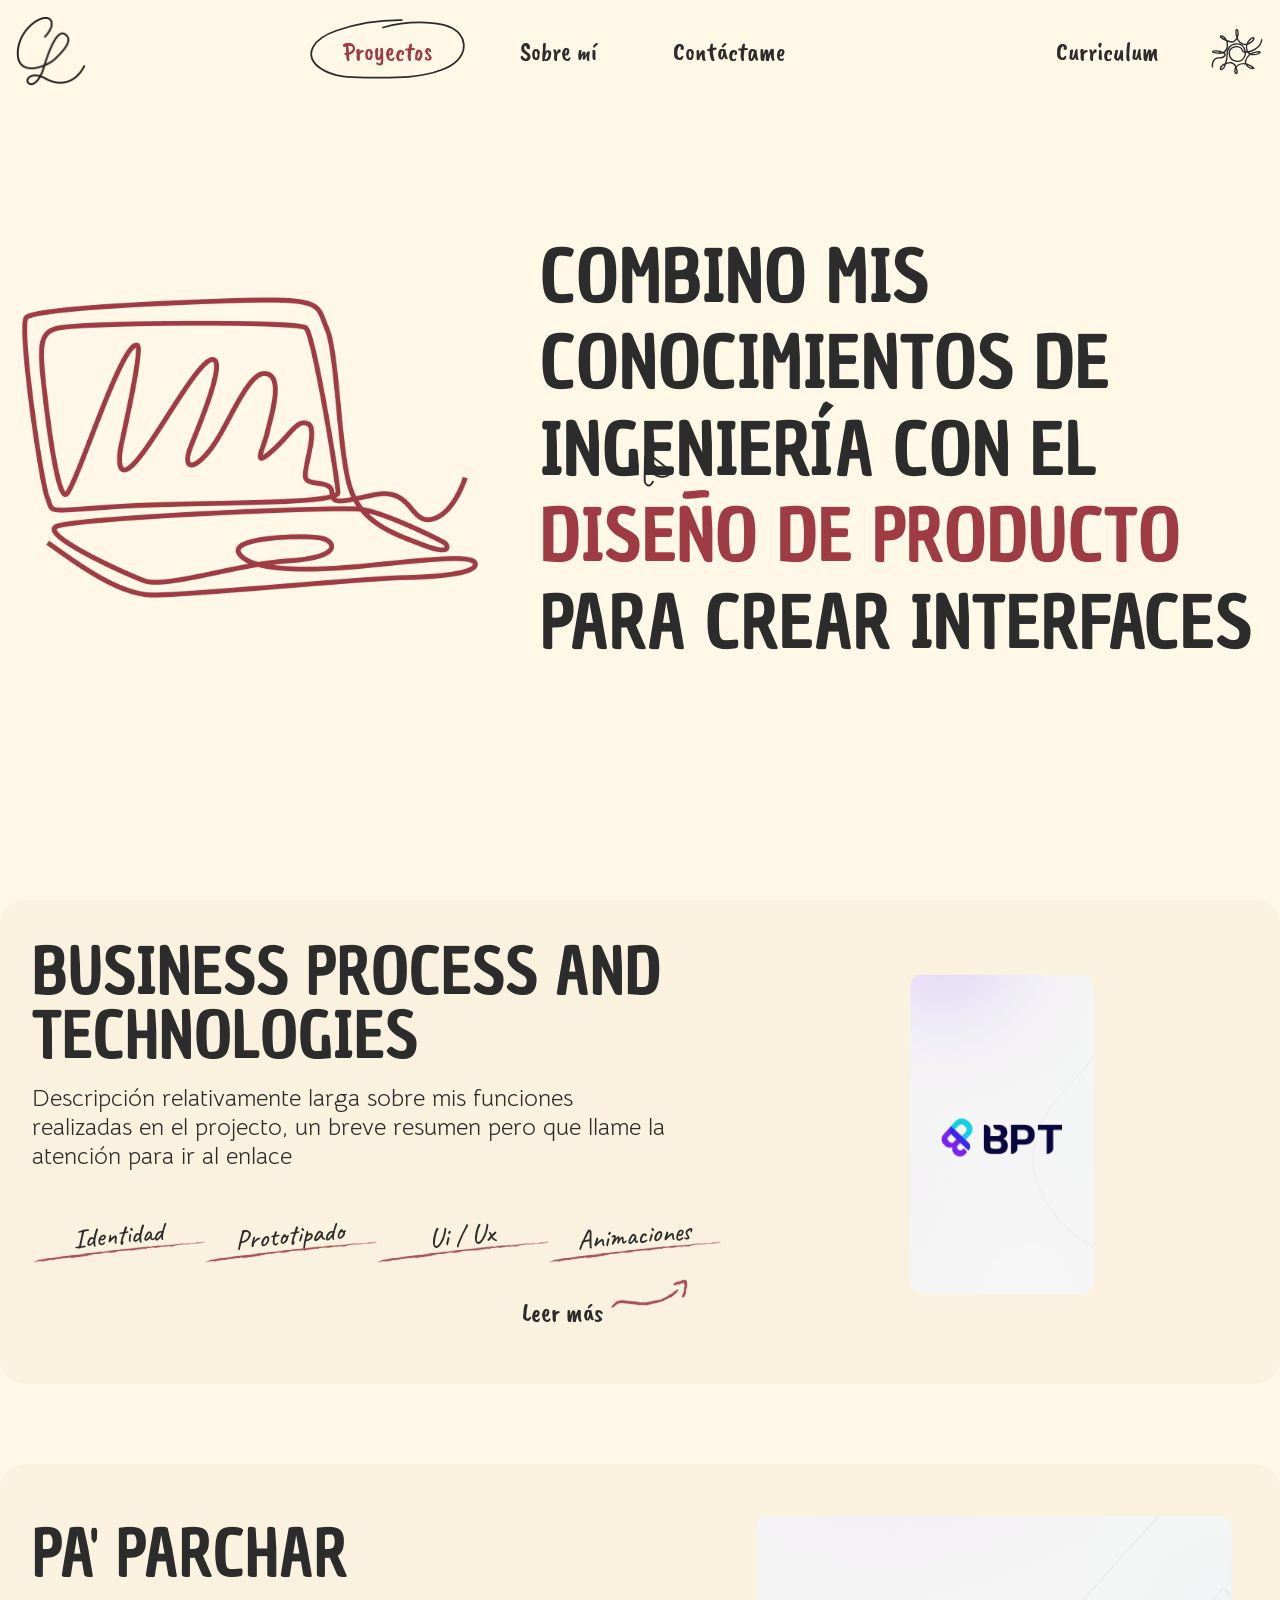
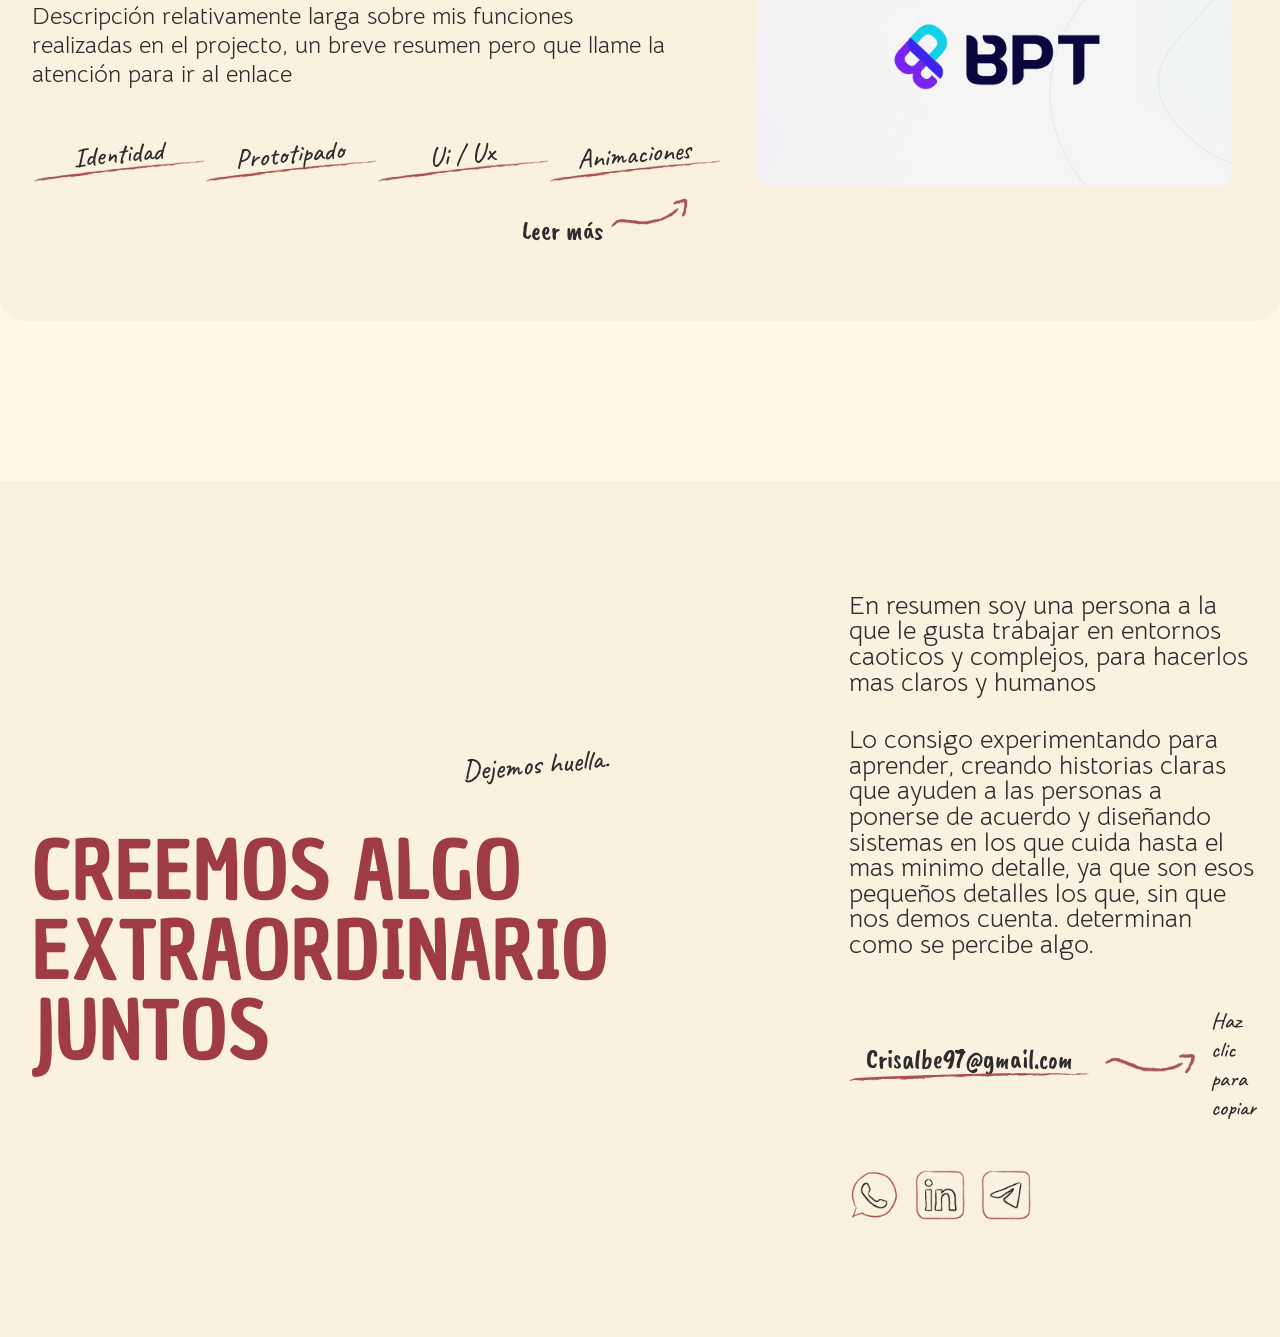
==== commit 0de0f2b7: "nuevos cambios para las secciones" ====
--- a/index.html
+++ b/index.html
@@ -14,76 +14,94 @@
     rel="stylesheet">
 </head>
 
-<body class="">
-
-  <header class="header">
-    <div class="header__container">
-
-      <img src="./assets/images/Logo.png" alt="Logo">
-
-      <nav>
-        <ul>
-
-          <li class="button__svg active">
-            <svg class="buttonStroke" version="1.1" xmlns="http://www.w3.org/2000/svg"
-              xmlns:xlink="http://www.w3.org/1999/xlink" x="0px" y="0px" viewBox="0 0 1311.1 505.9"
-              style="enable-background:new 0 0 1311.1 505.9;" xml:space="preserve">
-              <path class="buttonStroke--stroke" d="M776.4,10.1C590,7.7,403.3,37.3,226.9,97.2c-79.7,27.1-163.6,65.9-201.4,141.2c-10.7,21.4-17.2,45.4-15,69.2
+<body id="index">
+
+
+  <div id="cursor">
+    <svg viewBox="0 0 197.2 248.4">
+      <path id="cursor-path"
+        d="M72.4,179.4c3.5-7.3,4.3-15.6,2.4-23.5-9.1-38.3-11.5-78.2-7.2-117.4,1.4-12.5,4-25.9,15.2-33.1s13.6-4,19.3,0,6.3,10.9,6.3,17.1c0,33.4-.2,66.9-.8,100.3-5.5,3.1-10.6-5.1-10.9-11.4-.7-11.9,2.3-24,8.6-34.2,5.1-8.3,14.3-15.9,23.6-13.2,8.3,2.5,12.3,11.9,13.9,20.4,1.8,9.8,2,19.8.5,29.7s-2.4,4.4-4.8,4.4-4.5-3.5-4.7-6.4c-.9-11.9,5.9-25.8,17.8-27.2,10.1-1.2,19.3,7.3,22.5,17,3.7,11.2,1.2,23.6-.3,35.2s-3.2,6.3-6.6,6.6-5.7-2.9-6.4-6c-2.3-8.8.3-19.2,8.4-24.1s13.2-3.6,18.5.7,7.3,15.4,7.2,24.1c0,20,0,40.3-5.4,59.5-2,7.3-4.8,14.6-9.6,20.5-8.4,10.5-21.7,15.7-34.4,20.3-9.3,3.4-18.9,6.9-28.8,7.2-17.5.5-33.5-8.9-48.4-18-11.6-7-23.1-14.1-34.7-21.1-11.2-6.8-22.8-14-28.4-26.3s-3.5-13.5-1-20c6-15.6,23-12.5,34.5-4.3s88.8,76.6,56.3,85.8-43.3-18.8-43.3-18.8c-4-9.5-1.9-20.6,2.6-29.8s11.4-17.1,17.5-25.4c13.9-18.8,13.1-17.2,16.8-26.3s6-26,4.1-36-8.5-19.6-18.3-22.4c-5.3-1.6-12.3-.2-14.3,5-.7,1.7-.6,3.6-.5,5.5,1.2,21.6,15.2,42,34.8,50.9,20.9,9.5,56,8.5,71.9-7.4.9-.9,1.8-1.9,2.4-3,6-10-3.5-21-12.1-28.1-28.8-24-58.3-47.2-88.4-69.7-6.2-4.7-12.7-9.4-20.7-10.3s-7,0-10.1,1.6c-8.2,4.1-8.8,12.7-9,20.5-1.2,41-1.8,82-2,123.1,0,9.6,4.1,18.8,11.7,24.8s21.7,9.3,34.1-16.5Z" />
+    </svg>
+  </div>
+  <svg id="trail"></svg>
+
+    <header class="header">
+        <div class="header__container">
+
+            <img src="./assets/images/Logo.png" alt="Logo">
+
+            <nav>
+                <ul>
+
+                    <li class="button__svg active">
+                        <a href="./index.html">
+                            <svg class="buttonStroke" version="1.1" xmlns="http://www.w3.org/2000/svg"
+                                xmlns:xlink="http://www.w3.org/1999/xlink" x="0px" y="0px" viewBox="0 0 1311.1 505.9"
+                                style="enable-background:new 0 0 1311.1 505.9;" xml:space="preserve">
+                                <path class="buttonStroke--stroke" d="M776.4,10.1C590,7.7,403.3,37.3,226.9,97.2c-79.7,27.1-163.6,65.9-201.4,141.2c-10.7,21.4-17.2,45.4-15,69.2
                   c4,43.5,35.8,79.6,71.2,105.2c57.4,41.3,126.9,63,196.9,73.1c70,10.1,141,9.3,211.7,9.5c209.1,0.6,424.4,9.3,620.2-64
                   c49.2-18.4,97.4-42.5,134.3-79.8s61.3-89.7,55.4-141.8c-6.4-57-48.1-105.5-98.3-133.2c-50.2-27.7-108.3-37.3-165.5-42.5
                   c-140.3-12.7-283.1-0.7-418.6,37.8" />
-            </svg>
-            <a href="./index.html">Proyectos</a>
-          </li>
-
-          <li class="button__svg">
-            <svg class="buttonStroke" version="1.1" xmlns="http://www.w3.org/2000/svg"
-              xmlns:xlink="http://www.w3.org/1999/xlink" x="0px" y="0px" viewBox="0 0 1311.1 505.9"
-              style="enable-background:new 0 0 1311.1 505.9;" xml:space="preserve">
-              <path class="buttonStroke--stroke" d="M776.4,10.1C590,7.7,403.3,37.3,226.9,97.2c-79.7,27.1-163.6,65.9-201.4,141.2c-10.7,21.4-17.2,45.4-15,69.2
+                            </svg>
+                            <span>Proyectos</span>
+                        </a>
+                    </li>
+
+                    <li class="button__svg">
+                        <a href="./about.html">
+                            <svg class="buttonStroke" version="1.1" xmlns="http://www.w3.org/2000/svg"
+                                xmlns:xlink="http://www.w3.org/1999/xlink" x="0px" y="0px" viewBox="0 0 1311.1 505.9"
+                                style="enable-background:new 0 0 1311.1 505.9;" xml:space="preserve">
+                                <path class="buttonStroke--stroke" d="M776.4,10.1C590,7.7,403.3,37.3,226.9,97.2c-79.7,27.1-163.6,65.9-201.4,141.2c-10.7,21.4-17.2,45.4-15,69.2
                   c4,43.5,35.8,79.6,71.2,105.2c57.4,41.3,126.9,63,196.9,73.1c70,10.1,141,9.3,211.7,9.5c209.1,0.6,424.4,9.3,620.2-64
                   c49.2-18.4,97.4-42.5,134.3-79.8s61.3-89.7,55.4-141.8c-6.4-57-48.1-105.5-98.3-133.2c-50.2-27.7-108.3-37.3-165.5-42.5
                   c-140.3-12.7-283.1-0.7-418.6,37.8" />
-            </svg>
-            <a href="./about.html">Sobre mí</a>
-          </li>
-
-          <li class="button__svg">
-            <svg class="buttonStroke" version="1.1" xmlns="http://www.w3.org/2000/svg"
-              xmlns:xlink="http://www.w3.org/1999/xlink" x="0px" y="0px" viewBox="0 0 1311.1 505.9"
-              style="enable-background:new 0 0 1311.1 505.9;" xml:space="preserve">
-              <path class="buttonStroke--stroke" d="M776.4,10.1C590,7.7,403.3,37.3,226.9,97.2c-79.7,27.1-163.6,65.9-201.4,141.2c-10.7,21.4-17.2,45.4-15,69.2
+                            </svg>
+                            <span>Sobre mí</span>
+                        </a>
+                    </li>
+
+                    <li class="button__svg">
+                        <a href="./contact.html">
+                            <svg class="buttonStroke" version="1.1" xmlns="http://www.w3.org/2000/svg"
+                                xmlns:xlink="http://www.w3.org/1999/xlink" x="0px" y="0px" viewBox="0 0 1311.1 505.9"
+                                style="enable-background:new 0 0 1311.1 505.9;" xml:space="preserve">
+                                <path class="buttonStroke--stroke" d="M776.4,10.1C590,7.7,403.3,37.3,226.9,97.2c-79.7,27.1-163.6,65.9-201.4,141.2c-10.7,21.4-17.2,45.4-15,69.2
                   c4,43.5,35.8,79.6,71.2,105.2c57.4,41.3,126.9,63,196.9,73.1c70,10.1,141,9.3,211.7,9.5c209.1,0.6,424.4,9.3,620.2-64
                   c49.2-18.4,97.4-42.5,134.3-79.8s61.3-89.7,55.4-141.8c-6.4-57-48.1-105.5-98.3-133.2c-50.2-27.7-108.3-37.3-165.5-42.5
                   c-140.3-12.7-283.1-0.7-418.6,37.8" />
-            </svg>
-            <a href="./contact.html">Contáctame</a>
-          </li>
-        </ul>
-      </nav>
-
-      <div class="header__right">
-        <nav class="nav-buttons">
-          <ul>
-            <li class="button__svg button__svg--curriculum">
-              <svg class="buttonStroke" version="1.1" xmlns="http://www.w3.org/2000/svg"
-                xmlns:xlink="http://www.w3.org/1999/xlink" x="0px" y="0px" viewBox="0 0 1311.1 505.9"
-                style="enable-background:new 0 0 1311.1 505.9;" xml:space="preserve">
-                <path class="buttonStroke--stroke" d="M776.4,10.1C590,7.7,403.3,37.3,226.9,97.2c-79.7,27.1-163.6,65.9-201.4,141.2c-10.7,21.4-17.2,45.4-15,69.2
-                        c4,43.5,35.8,79.6,71.2,105.2c57.4,41.3,126.9,63,196.9,73.1c70,10.1,141,9.3,211.7,9.5c209.1,0.6,424.4,9.3,620.2-64
-                        c49.2-18.4,97.4-42.5,134.3-79.8s61.3-89.7,55.4-141.8c-6.4-57-48.1-105.5-98.3-133.2c-50.2-27.7-108.3-37.3-165.5-42.5
-                        c-140.3-12.7-283.1-0.7-418.6,37.8" />
-              </svg>
-              <a href="http://">Curriculum</a>
-            </li>
-          </ul>
-        </nav>
-
-        <svg class="lightDark" version="1.1" xmlns="http://www.w3.org/2000/svg"
-          xmlns:xlink="http://www.w3.org/1999/xlink" x="0px" y="0px" viewBox="0 0 1000 1000"
-          style="enable-background:new 0 0 1000 1000;" xml:space="preserve">
-
-          <path class="lightDark--stroke" d="M181.6,916.9C83,887.9,32.1,777.7,75.4,684.5c17.7-38,49-67.4,103.4-68.1c71.5-0.9,109-33.5,114.7-56.9
+                            </svg>
+                            <span>Contáctame</span>
+                        </a>
+                    </li>
+                </ul>
+            </nav>
+
+            <div class="header__right">
+                <nav class="nav-buttons">
+                    <ul>
+                        <li class="button__svg button__svg--curriculum">
+                            <a href="./index.html">
+                                <svg class="buttonStroke" version="1.1" xmlns="http://www.w3.org/2000/svg"
+                                    xmlns:xlink="http://www.w3.org/1999/xlink" x="0px" y="0px"
+                                    viewBox="0 0 1311.1 505.9" style="enable-background:new 0 0 1311.1 505.9;"
+                                    xml:space="preserve">
+                                    <path class="buttonStroke--stroke" d="M776.4,10.1C590,7.7,403.3,37.3,226.9,97.2c-79.7,27.1-163.6,65.9-201.4,141.2c-10.7,21.4-17.2,45.4-15,69.2
+                  c4,43.5,35.8,79.6,71.2,105.2c57.4,41.3,126.9,63,196.9,73.1c70,10.1,141,9.3,211.7,9.5c209.1,0.6,424.4,9.3,620.2-64
+                  c49.2-18.4,97.4-42.5,134.3-79.8s61.3-89.7,55.4-141.8c-6.4-57-48.1-105.5-98.3-133.2c-50.2-27.7-108.3-37.3-165.5-42.5
+                  c-140.3-12.7-283.1-0.7-418.6,37.8" />
+                                </svg>
+                                <span>Curriculum</span>
+                            </a>
+                        </li>
+                    </ul>
+                </nav>
+
+                <svg class="lightDark" version="1.1" xmlns="http://www.w3.org/2000/svg"
+                    xmlns:xlink="http://www.w3.org/1999/xlink" x="0px" y="0px" viewBox="0 0 1000 1000"
+                    style="enable-background:new 0 0 1000 1000;" xml:space="preserve">
+
+                    <path class="lightDark--stroke" d="M181.6,916.9C83,887.9,32.1,777.7,75.4,684.5c17.7-38,49-67.4,103.4-68.1c71.5-0.9,109-33.5,114.7-56.9
 	c5.8-23.8-41.9-41.9-94.5-59.7c-52.6-17.9-132.8-11.2-132.8,3.1s104.2,40.3,177.7,23C317.4,508.5,345,410,331.7,337.5
 	s-81.2-131.2-120.5-115.4s175.1,128.2,239.5,99.6c64.3-28.6,90.4-143,74.6-192c-15.8-49-40.9-36.8-34.2,30.6
 	c6.6,67.4,33.2,164.9,116.4,201.7s184.9-38.3,204.8-82.7c19.9-44.4-29.1-39.3-75.6,12.3s-68.4,134.8-41.4,204.8s138.9,71.5,194,44.4
@@ -99,11 +117,11 @@
 	c88.1-3.2,160.8,68.8,158.1,157c-1.5,48.5-5.7,106.4-15,171.4c-19.3,135.5-120.5,234.5-184.6,284.7c-31.3,24.6-70.4,37.3-110.2,35.9
 	C566.5,975,335.9,962.2,181.6,916.9z" />
 
-        </svg>
-
-      </div>
-    </div>
-  </header>
+                </svg>
+
+            </div>
+        </div>
+    </header>
 
   <main>
     <div class="container">
@@ -118,7 +136,7 @@
       </section>
 
       <section class="projects">
-        <div class="project" id="project">
+        <div class="project" data-id="1">
           <div class="project__izq">
 
             <div class="project__about">
@@ -147,23 +165,27 @@
                 </li>
               </ul>
               <div class="button__svg button__svg--arrow">
-                <svg class="buttonStroke" version="1.1" xmlns="http://www.w3.org/2000/svg"
-                  xmlns:xlink="http://www.w3.org/1999/xlink" x="0px" y="0px" viewBox="0 0 1311.1 505.9"
-                  style="enable-background:new 0 0 1311.1 505.9;" xml:space="preserve">
-                  <path class="buttonStroke--stroke" d="M776.4,10.1C590,7.7,403.3,37.3,226.9,97.2c-79.7,27.1-163.6,65.9-201.4,141.2c-10.7,21.4-17.2,45.4-15,69.2
-                      c4,43.5,35.8,79.6,71.2,105.2c57.4,41.3,126.9,63,196.9,73.1c70,10.1,141,9.3,211.7,9.5c209.1,0.6,424.4,9.3,620.2-64
-                      c49.2-18.4,97.4-42.5,134.3-79.8s61.3-89.7,55.4-141.8c-6.4-57-48.1-105.5-98.3-133.2c-50.2-27.7-108.3-37.3-165.5-42.5
-                      c-140.3-12.7-283.1-0.7-418.6,37.8" />
-                </svg>
-                <a href="#">Leer más</a>
-                <img src="./assets/images/flecha.png" alt="Flecha a la derecha">
+                <a href="./paparchar.html" class="btnProject">
+                  <svg class="buttonStroke" version="1.1" xmlns="http://www.w3.org/2000/svg"
+                    xmlns:xlink="http://www.w3.org/1999/xlink" x="0px" y="0px" viewBox="0 0 1311.1 505.9"
+                    style="enable-background:new 0 0 1311.1 505.9;" xml:space="preserve">
+                    <path class="buttonStroke--stroke" d="M776.4,10.1C590,7.7,403.3,37.3,226.9,97.2c-79.7,27.1-163.6,65.9-201.4,141.2c-10.7,21.4-17.2,45.4-15,69.2
+                        c4,43.5,35.8,79.6,71.2,105.2c57.4,41.3,126.9,63,196.9,73.1c70,10.1,141,9.3,211.7,9.5c209.1,0.6,424.4,9.3,620.2-64
+                        c49.2-18.4,97.4-42.5,134.3-79.8s61.3-89.7,55.4-141.8c-6.4-57-48.1-105.5-98.3-133.2c-50.2-27.7-108.3-37.3-165.5-42.5
+                        c-140.3-12.7-283.1-0.7-418.6,37.8" />
+                  </svg>
+                  <span>Leer más</span>
+                  <img src="./assets/images/flecha.png" alt="Flecha a la derecha">
+                </a>
               </div>
             </div>
 
           </div>
 
           <div class="project__der mobile">
-            <img src="./assets/images/phoneProyect.png" alt="">
+            <div class="project__img" id="prueba_2">
+              <img src="./assets/images/imgProject.png" alt="">
+            </div>
             <svg class="phonePortfolio" xmlns="http://www.w3.org/2000/svg" version="1.1" viewBox="0 0 1104.8 808.5">
               <!-- Generator: Adobe Illustrator 29.8.5, SVG Export Plug-In . SVG Version: 2.1.1 Build 2)  -->
               <path class="phonePortfolio--stroke"
@@ -172,7 +194,7 @@
           </div>
         </div>
 
-        <div class="project" id="project">
+        <div class="project" data-id="2">
           <div class="project__izq">
 
             <div class="project__about">
@@ -201,23 +223,27 @@
                 </li>
               </ul>
               <div class="button__svg button__svg--arrow">
-                <svg class="buttonStroke" version="1.1" xmlns="http://www.w3.org/2000/svg"
-                  xmlns:xlink="http://www.w3.org/1999/xlink" x="0px" y="0px" viewBox="0 0 1311.1 505.9"
-                  style="enable-background:new 0 0 1311.1 505.9;" xml:space="preserve">
-                  <path class="buttonStroke--stroke" d="M776.4,10.1C590,7.7,403.3,37.3,226.9,97.2c-79.7,27.1-163.6,65.9-201.4,141.2c-10.7,21.4-17.2,45.4-15,69.2
-                      c4,43.5,35.8,79.6,71.2,105.2c57.4,41.3,126.9,63,196.9,73.1c70,10.1,141,9.3,211.7,9.5c209.1,0.6,424.4,9.3,620.2-64
-                      c49.2-18.4,97.4-42.5,134.3-79.8s61.3-89.7,55.4-141.8c-6.4-57-48.1-105.5-98.3-133.2c-50.2-27.7-108.3-37.3-165.5-42.5
-                      c-140.3-12.7-283.1-0.7-418.6,37.8" />
-                </svg>
-                <a href="#">Leer más</a>
-                <img src="./assets/images/flecha.png" alt="Flecha a la derecha">
+                <a href="#" class="btnProject">
+                  <svg class="buttonStroke" version="1.1" xmlns="http://www.w3.org/2000/svg"
+                    xmlns:xlink="http://www.w3.org/1999/xlink" x="0px" y="0px" viewBox="0 0 1311.1 505.9"
+                    style="enable-background:new 0 0 1311.1 505.9;" xml:space="preserve">
+                    <path class="buttonStroke--stroke" d="M776.4,10.1C590,7.7,403.3,37.3,226.9,97.2c-79.7,27.1-163.6,65.9-201.4,141.2c-10.7,21.4-17.2,45.4-15,69.2
+                        c4,43.5,35.8,79.6,71.2,105.2c57.4,41.3,126.9,63,196.9,73.1c70,10.1,141,9.3,211.7,9.5c209.1,0.6,424.4,9.3,620.2-64
+                        c49.2-18.4,97.4-42.5,134.3-79.8s61.3-89.7,55.4-141.8c-6.4-57-48.1-105.5-98.3-133.2c-50.2-27.7-108.3-37.3-165.5-42.5
+                        c-140.3-12.7-283.1-0.7-418.6,37.8" />
+                  </svg>
+                  <span>Leer más</span>
+                  <img src="./assets/images/flecha.png" alt="Flecha a la derecha">
+                </a>
               </div>
             </div>
 
           </div>
 
           <div class="project__der desktop">
-            <img src="./assets/images/pcportfolio.png" alt="">
+            <div class="project__img">
+              <img src="./assets/images/imgProject.png" alt="">
+            </div>
             <svg class="desktopPortfolio" xmlns="http://www.w3.org/2000/svg" version="1.1" viewBox="0 0 1104.8 808.5">
               <path class="desktopPortfolio--stroke"
                 d="M36.9,802.4s24.5,8.9,96-18.1c71.5-27.1,111.8,1,172.6,9.7,60.8,8.7,164.9,17.7,273.2,8.8,108.3-8.8,244.3-10.4,236.1-26.2s-179.9-11.2-272.9-12.3c-92.9-1-150.7-24.3-181.9-28.3-31.1-4.1-51.6,12.5-27.1,26.7,24.5,14.2,61.3,3,60.3-20.5s-3.8-46.2,6.1-53.6c12-8.9,85.5-19.7,110-27.8,10.2-3.6,8.7-9.7-26.6-11.2-35.2-1.5-188.6,0-301.4,4.6-112.9,4.6-159.6,1.5-162.7-36.3-3.1-37.8-10.2-311.1-12.3-376.5C4.5,176-1,41.2,4.1,28.3,9.2,15.3,18.2,8.5,63.5,6.5c45.3-2,625.2-8.9,878.7,0,100.3,5.1,144-10.2,152.5,64.9,8.4,75.1,10,449.6,6.1,496.3-3.8,46.7,12.3,82.6-71.2,83.4-83.5.8-290.3,11.5-331.7-6.1-41.4-17.6-82.7-35.6-108.8-35.6s-36,20.7-19.1,34.5c13.1,10.8,41.4-20.9,9.8-41.4-41.3-26.8-203.3-4.1-277.6-7.1-74.3-3.1-205.6,5.4-224-19.9-18.4-25.3-23.7-98.8-23.7-235.1s-10.7-260.4,13.8-280.3c24.5-19.9,274.6-22.2,479.9-22.2s483.4-19.1,493.4,43.7c10,62.8,6.9,356.4,6.1,392.3-.8,35.9,16.1,101.7-46.2,102.8-62.3,1-313.2-6.4-341.8,21.2-28.6,27.6-5.6,139.3,68.9,133.1,74.6-6.1,151.1-9.7,210.4,38.3,43.2,35,106.9,26,157.7,15.4" />
@@ -284,8 +310,8 @@
   </footer>
 
   <script src="./assets/js/script.js"></script>
+  <script src="./assets/js/cursor.js"></script>
   <script src="./assets/js/animationButtonStroke.js"></script>
-  <script src="./assets/js/themeControl.js"></script>
 </body>
 
 </html>
--- a/assets/css/style.css
+++ b/assets/css/style.css
@@ -31,17 +31,15 @@
   right: 0;
   z-index: 100;
   padding: 1rem 1rem;
-  -webkit-transition: -webkit-transform 0.5s ease-in-out;
-  transition: -webkit-transform 0.5s ease-in-out;
-  transition: transform 0.5s ease-in-out;
-  transition:
-    transform 0.5s ease-in-out,
-    -webkit-transform 0.5s ease-in-out;
+  -webkit-transition: -webkit-transform .5s ease-in-out;
+  transition: -webkit-transform .5s ease-in-out;
+  transition: transform .5s ease-in-out;
+  transition: transform .5s ease-in-out, -webkit-transform .5s ease-in-out;
 }
 
 header.header--hidden {
   -webkit-transform: translateY(-100%);
-  transform: translateY(-100%);
+          transform: translateY(-100%);
 }
 
 header .header__container {
@@ -52,18 +50,18 @@
   display: -ms-flexbox;
   display: flex;
   -webkit-box-pack: justify;
-  -ms-flex-pack: justify;
-  justify-content: space-between;
+      -ms-flex-pack: justify;
+          justify-content: space-between;
   -webkit-box-align: center;
-  -ms-flex-align: center;
-  align-items: center;
+      -ms-flex-align: center;
+          align-items: center;
 }
 
 header .header__container img {
   width: 70px;
   height: auto;
   -o-object-fit: contain;
-  object-fit: contain;
+     object-fit: contain;
 }
 
 header .header__container nav ul {
@@ -71,8 +69,8 @@
   display: -ms-flexbox;
   display: flex;
   -webkit-box-align: center;
-  -ms-flex-align: center;
-  align-items: center;
+      -ms-flex-align: center;
+          align-items: center;
   gap: 1rem;
 }
 
@@ -81,17 +79,13 @@
   display: -ms-flexbox;
   display: flex;
   -webkit-box-align: center;
-  -ms-flex-align: center;
-  align-items: center;
+      -ms-flex-align: center;
+          align-items: center;
   gap: 1.5rem;
 }
 
-header .header__container .header__right .lightDark {
-  cursor: pointer;
-}
-
 header .header__container .header__right .lightDark:hover .lightDark--stroke {
-  stroke: #9e3b43;
+  stroke: #9E3B43;
   stroke-dashoffset: 6320;
   stroke-dasharray: 6575;
 }
@@ -102,7 +96,7 @@
 
 .buttonStroke--stroke {
   fill: transparent;
-  stroke: #2c2c2c;
+  stroke: #2C2C2C;
   stroke-width: 15;
   stroke-linecap: round;
   stroke-dashoffset: 3200;
@@ -115,7 +109,7 @@
   0% {
     stroke-dashoffset: 3200;
     -webkit-animation-timing-function: cubic-bezier(0.63, 0, 0.34, 1);
-    animation-timing-function: cubic-bezier(0.63, 0, 0.34, 1);
+            animation-timing-function: cubic-bezier(0.63, 0, 0.34, 1);
   }
   100% {
     stroke-dashoffset: 0;
@@ -126,7 +120,7 @@
   0% {
     stroke-dashoffset: 3200;
     -webkit-animation-timing-function: cubic-bezier(0.63, 0, 0.34, 1);
-    animation-timing-function: cubic-bezier(0.63, 0, 0.34, 1);
+            animation-timing-function: cubic-bezier(0.63, 0, 0.34, 1);
   }
   100% {
     stroke-dashoffset: 0;
@@ -137,7 +131,7 @@
   0% {
     stroke-dashoffset: 0;
     -webkit-animation-timing-function: cubic-bezier(0.63, 0, 0.34, 1);
-    animation-timing-function: cubic-bezier(0.63, 0, 0.34, 1);
+            animation-timing-function: cubic-bezier(0.63, 0, 0.34, 1);
   }
   100% {
     stroke-dashoffset: -3200;
@@ -148,7 +142,7 @@
   0% {
     stroke-dashoffset: 0;
     -webkit-animation-timing-function: cubic-bezier(0.63, 0, 0.34, 1);
-    animation-timing-function: cubic-bezier(0.63, 0, 0.34, 1);
+            animation-timing-function: cubic-bezier(0.63, 0, 0.34, 1);
   }
   100% {
     stroke-dashoffset: -3200;
@@ -161,7 +155,7 @@
 
 .lightDark--stroke {
   fill: transparent;
-  stroke: #2c2c2c;
+  stroke: #2C2C2C;
   stroke-width: 25;
   stroke-linecap: round;
   stroke-dashoffset: -190;
@@ -176,13 +170,13 @@
 
 .phonePortfolio .phonePortfolio--stroke {
   fill: transparent;
-  stroke: #9e3b43;
+  stroke: #9E3B43;
   stroke-width: 4;
   stroke-linecap: round;
   stroke-dashoffset: -6425;
   stroke-dasharray: 6425;
   -webkit-animation: drawPhoneOut 2s cubic-bezier(0.63, 0, 0.34, 1) forwards;
-  animation: drawPhoneOut 2s cubic-bezier(0.63, 0, 0.34, 1) forwards;
+          animation: drawPhoneOut 2s cubic-bezier(0.63, 0, 0.34, 1) forwards;
 }
 
 @-webkit-keyframes drawPhoneIn {
@@ -227,13 +221,13 @@
 
 .desktopPortfolio .desktopPortfolio--stroke {
   fill: transparent;
-  stroke: #9e3b43;
+  stroke: #9E3B43;
   stroke-width: 4;
   stroke-linecap: round;
   stroke-dashoffset: -8450;
   stroke-dasharray: 8450;
   -webkit-animation: drawDesktopOut 2s cubic-bezier(0.63, 0, 0.34, 1) forwards;
-  animation: drawDesktopOut 2s cubic-bezier(0.63, 0, 0.34, 1) forwards;
+          animation: drawDesktopOut 2s cubic-bezier(0.63, 0, 0.34, 1) forwards;
 }
 
 @-webkit-keyframes drawDesktopIn {
@@ -273,25 +267,25 @@
 }
 
 .button__svg--hover:hover .buttonStroke--stroke {
-  -webkit-animation: drawLineIn 0.4s linear forwards;
-  animation: drawLineIn 0.4s linear forwards;
-}
-
-.button__svg--hover:hover a {
-  color: #9e3b43;
-}
-
-.button__svg--hover:hover.button__svg--curriculum a {
-  color: #fff8e7;
+  -webkit-animation: drawLineIn .4s linear forwards;
+          animation: drawLineIn .4s linear forwards;
+}
+
+.button__svg--hover:hover span {
+  color: #9E3B43;
+}
+
+.button__svg--hover:hover.button__svg--curriculum span {
+  color: #FFF8E7;
 }
 
 .button__svg--hover:hover.button__svg--curriculum .buttonStroke--stroke {
-  fill: #9e3b43;
+  fill: #9E3B43;
 }
 
 .button__svg--hover:not(:hover) .buttonStroke--stroke {
-  -webkit-animation: drawLineOut 0.4s linear forwards;
-  animation: drawLineOut 0.4s linear forwards;
+  -webkit-animation: drawLineOut .4s linear forwards;
+          animation: drawLineOut .4s linear forwards;
 }
 
 .button__svg {
@@ -301,7 +295,7 @@
   place-items: center;
 }
 
-.button__svg a {
+.button__svg span {
   width: -webkit-max-content;
   width: -moz-max-content;
   width: max-content;
@@ -311,17 +305,17 @@
   font-family: caveatBrush;
   font-size: 1.6rem;
   -webkit-transform: translate(-50%, -50%);
-  transform: translate(-50%, -50%);
-  -webkit-transition: color 0.3s ease-in-out;
-  transition: color 0.3s ease-in-out;
+          transform: translate(-50%, -50%);
+  -webkit-transition: color .3s ease-in-out;
+  transition: color .3s ease-in-out;
 }
 
 .button__svg.active {
   pointer-events: none;
 }
 
-.button__svg.active a {
-  color: #9e3b43;
+.button__svg.active span {
+  color: #9E3B43;
 }
 
 .button__svg.active .buttonStroke--stroke {
@@ -339,7 +333,7 @@
   right: -50px;
   top: 10px;
   -webkit-transform: rotate(-15deg);
-  transform: rotate(-15deg);
+          transform: rotate(-15deg);
 }
 
 .itemUnderlined {
@@ -348,13 +342,13 @@
   display: flex;
   -webkit-box-orient: vertical;
   -webkit-box-direction: normal;
-  -ms-flex-direction: column;
-  flex-direction: column;
+      -ms-flex-direction: column;
+          flex-direction: column;
   -webkit-box-align: center;
-  -ms-flex-align: center;
-  align-items: center;
+      -ms-flex-align: center;
+          align-items: center;
   -webkit-transform: rotate(-5deg);
-  transform: rotate(-5deg);
+          transform: rotate(-5deg);
 }
 
 .itemUnderlined span {
@@ -373,17 +367,13 @@
   padding: 7rem 2rem;
 }
 
-footer.dark{
-  background-color:  #960000;
-}
-
 footer .container {
   display: -webkit-box;
   display: -ms-flexbox;
   display: flex;
   -webkit-box-align: center;
-  -ms-flex-align: center;
-  align-items: center;
+      -ms-flex-align: center;
+          align-items: center;
   gap: 15rem;
 }
 
@@ -392,19 +382,19 @@
   display: -ms-flexbox;
   display: flex;
   -webkit-box-align: end;
-  -ms-flex-align: end;
-  align-items: end;
-  -webkit-box-orient: vertical;
-  -webkit-box-direction: normal;
-  -ms-flex-direction: column;
-  flex-direction: column;
+      -ms-flex-align: end;
+          align-items: end;
+  -webkit-box-orient: vertical;
+  -webkit-box-direction: normal;
+      -ms-flex-direction: column;
+          flex-direction: column;
   gap: 3rem;
 }
 
 footer .container .footer__izq .footer__print {
   position: relative;
   -webkit-transform: rotate(-5deg);
-  transform: rotate(-5deg);
+          transform: rotate(-5deg);
 }
 
 footer .container .footer__izq .footer__print .footer__fingerPrint {
@@ -417,9 +407,9 @@
   background-repeat: no-repeat;
   background-position: center;
   -webkit-animation: fingerprint 0.5s steps(1) infinite;
-  animation: fingerprint 0.5s steps(1) infinite;
+          animation: fingerprint 0.5s steps(1) infinite;
   -webkit-transform: rotate(-25deg);
-  transform: rotate(-25deg);
+          transform: rotate(-25deg);
 }
 
 @-webkit-keyframes fingerprint {
@@ -462,7 +452,7 @@
 footer .container .footer__izq h2 {
   font-size: 5rem;
   line-height: 1;
-  color: #9e3b43;
+  color: #9E3B43;
 }
 
 footer .container .footer__der {
@@ -471,8 +461,8 @@
   display: flex;
   -webkit-box-orient: vertical;
   -webkit-box-direction: normal;
-  -ms-flex-direction: column;
-  flex-direction: column;
+      -ms-flex-direction: column;
+          flex-direction: column;
   gap: 3rem;
 }
 
@@ -482,8 +472,8 @@
   display: flex;
   -webkit-box-orient: vertical;
   -webkit-box-direction: normal;
-  -ms-flex-direction: column;
-  flex-direction: column;
+      -ms-flex-direction: column;
+          flex-direction: column;
   gap: 2rem;
 }
 
@@ -496,8 +486,8 @@
   display: -ms-flexbox;
   display: flex;
   -webkit-box-align: center;
-  -ms-flex-align: center;
-  align-items: center;
+      -ms-flex-align: center;
+          align-items: center;
   gap: 1rem;
 }
 
@@ -518,7 +508,7 @@
 
 footer .container .footer__der .footer__cta .arrowImg {
   -o-object-fit: contain;
-  object-fit: contain;
+     object-fit: contain;
   width: 90px;
   height: auto;
 }
@@ -539,85 +529,23 @@
   width: 50px;
 }
 
-footer .container .footer__der .footer__social .wpp,
-footer .container .footer__der .footer__social .linkedin,
-footer .container .footer__der .footer__social .telegram {
+footer .container .footer__der .footer__social .wpp, footer .container .footer__der .footer__social .linkedin, footer .container .footer__der .footer__social .telegram {
   position: relative;
 }
 
-footer .container .footer__der .footer__social .wpp:hover img:first-child,
-footer .container .footer__der .footer__social .linkedin:hover img:first-child,
-footer .container .footer__der .footer__social .telegram:hover img:first-child {
+footer .container .footer__der .footer__social .wpp:hover img:first-child, footer .container .footer__der .footer__social .linkedin:hover img:first-child, footer .container .footer__der .footer__social .telegram:hover img:first-child {
   opacity: 1;
 }
 
-footer .container .footer__der .footer__social .wpp img:first-child,
-footer .container .footer__der .footer__social .linkedin img:first-child,
-footer .container .footer__der .footer__social .telegram img:first-child {
+footer .container .footer__der .footer__social .wpp img:first-child, footer .container .footer__der .footer__social .linkedin img:first-child, footer .container .footer__der .footer__social .telegram img:first-child {
   position: absolute;
   top: 0;
   left: 0;
   opacity: 0;
   -webkit-transform: translateY(-50%, -50%);
-  transform: translateY(-50%, -50%);
-  -webkit-transition: opacity 0.2s ease;
-  transition: opacity 0.2s ease;
-}
-
-.contact__social {
-  display: -webkit-box;
-  display: -ms-flexbox;
-  display: flex;
-  gap: 3.25rem;
-}
-
-.contact-item__social {
-  display: -webkit-box;
-  display: -ms-flexbox;
-  display: flex;
-  flex-direction: column;
-  justify-content: center;
-  text-align: center;
-  gap: 1rem;
-}
-
-.contact-item__social span {
-  font-family: caveat;
-  font-size: 1.875rem;
-  font-weight: 100;
-}
-
-.contact__social img {
-  width: 65px;
-}
-
-.contact__social .wpp,
-.contact__social .linkedin,
-.contact__social .email,
-.contact__social .telegram {
-  position: relative;
-  margin: auto;
-}
-
-.contact__social .wpp img:first-child,
-.contact__social .linkedin img:first-child,
-.contact__social .email img:first-child,
-.contact__social .telegram img:first-child {
-  position: absolute;
-  top: 0;
-  left: 0;
-  opacity: 0;
-  -webkit-transform: translateY(-50%, -60%);
-  transform: translateY(-50%, -60%);
-  -webkit-transition: opacity 0.2s ease;
-  transition: opacity 0.2s ease;
-}
-
-.contact__social .wpp:hover img:first-child,
-.contact__social .linkedin:hover img:first-child,
-.contact__social .email:hover img:first-child,
-.contact__social .telegram:hover img:first-child {
-  opacity: 1;
+          transform: translateY(-50%, -50%);
+  -webkit-transition: opacity .2s ease;
+  transition: opacity .2s ease;
 }
 
 .hero {
@@ -626,8 +554,8 @@
   display: -ms-flexbox;
   display: flex;
   -webkit-box-align: center;
-  -ms-flex-align: center;
-  align-items: center;
+      -ms-flex-align: center;
+          align-items: center;
   gap: 2.5rem;
 }
 
@@ -638,7 +566,7 @@
 }
 
 .hero h1 span {
-  color: #9e3b43;
+  color: #9E3B43;
 }
 
 .hero img {
@@ -646,26 +574,53 @@
 }
 
 .projects {
-  display: -webkit-box;
-  display: -ms-flexbox;
-  display: flex;
-  -webkit-box-orient: vertical;
-  -webkit-box-direction: normal;
-  -ms-flex-direction: column;
-  flex-direction: column;
+  position: relative;
+  display: -webkit-box;
+  display: -ms-flexbox;
+  display: flex;
+  -webkit-box-orient: vertical;
+  -webkit-box-direction: normal;
+      -ms-flex-direction: column;
+          flex-direction: column;
   gap: 5rem;
 }
 
+.projects .project__next {
+  position: absolute;
+  right: 0;
+  top: -8rem;
+  display: -webkit-box;
+  display: -ms-flexbox;
+  display: flex;
+  -webkit-box-orient: vertical;
+  -webkit-box-direction: normal;
+      -ms-flex-direction: column;
+          flex-direction: column;
+  gap: 1.8rem;
+  rotate: 15deg;
+}
+
+.projects .project__next span {
+  font-family: caveat;
+  font-size: 2.4rem;
+}
+
+.projects .project__next img {
+  display: block;
+  rotate: 145deg;
+  width: 100px;
+}
+
 .projects .project {
   display: -webkit-box;
   display: -ms-flexbox;
   display: flex;
   -webkit-box-align: center;
-  -ms-flex-align: center;
-  align-items: center;
+      -ms-flex-align: center;
+          align-items: center;
   -webkit-box-pack: space-evenly;
-  -ms-flex-pack: space-evenly;
-  justify-content: space-evenly;
+      -ms-flex-pack: space-evenly;
+          justify-content: space-evenly;
   background-color: #faf2de;
   padding: 2.5rem 2rem;
   border-radius: 1.5rem;
@@ -673,22 +628,22 @@
 
 .projects .project.out .phonePortfolio--stroke {
   -webkit-animation: drawPhoneOut 2s cubic-bezier(0.63, 0, 0.34, 1) forwards;
-  animation: drawPhoneOut 2s cubic-bezier(0.63, 0, 0.34, 1) forwards;
+          animation: drawPhoneOut 2s cubic-bezier(0.63, 0, 0.34, 1) forwards;
 }
 
 .projects .project.out .desktopPortfolio--stroke {
   -webkit-animation: drawDesktopOut 2s cubic-bezier(0.63, 0, 0.34, 1) forwards;
-  animation: drawDesktopOut 2s cubic-bezier(0.63, 0, 0.34, 1) forwards;
+          animation: drawDesktopOut 2s cubic-bezier(0.63, 0, 0.34, 1) forwards;
 }
 
 .projects .project.visible .phonePortfolio--stroke {
   -webkit-animation: drawPhoneIn 2s cubic-bezier(0.63, 0, 0.34, 1) forwards;
-  animation: drawPhoneIn 2s cubic-bezier(0.63, 0, 0.34, 1) forwards;
+          animation: drawPhoneIn 2s cubic-bezier(0.63, 0, 0.34, 1) forwards;
 }
 
 .projects .project.visible .desktopPortfolio--stroke {
   -webkit-animation: drawDesktopIn 2s cubic-bezier(0.63, 0, 0.34, 1) forwards;
-  animation: drawDesktopIn 2s cubic-bezier(0.63, 0, 0.34, 1) forwards;
+          animation: drawDesktopIn 2s cubic-bezier(0.63, 0, 0.34, 1) forwards;
 }
 
 .projects .project .project__izq {
@@ -697,8 +652,8 @@
   display: flex;
   -webkit-box-orient: vertical;
   -webkit-box-direction: normal;
-  -ms-flex-direction: column;
-  flex-direction: column;
+      -ms-flex-direction: column;
+          flex-direction: column;
   gap: 3rem;
 }
 
@@ -708,8 +663,8 @@
   display: flex;
   -webkit-box-orient: vertical;
   -webkit-box-direction: normal;
-  -ms-flex-direction: column;
-  flex-direction: column;
+      -ms-flex-direction: column;
+          flex-direction: column;
   gap: 1rem;
 }
 
@@ -731,8 +686,8 @@
   display: flex;
   -webkit-box-orient: vertical;
   -webkit-box-direction: normal;
-  -ms-flex-direction: column;
-  flex-direction: column;
+      -ms-flex-direction: column;
+          flex-direction: column;
   gap: 1.5rem;
 }
 
@@ -741,8 +696,8 @@
   display: -ms-flexbox;
   display: flex;
   -webkit-box-align: center;
-  -ms-flex-align: center;
-  align-items: center;
+      -ms-flex-align: center;
+          align-items: center;
 }
 
 .projects .project .project__izq .project__itemsCta .button__svg {
@@ -756,11 +711,18 @@
   position: relative;
 }
 
-.projects .project .project__der img {
+.projects .project .project__der .project__img {
   position: absolute;
   z-index: 1;
+  overflow: hidden;
+  border-radius: 12px;
   -webkit-transform: translate(-50%, -50%);
-  transform: translate(-50%, -50%);
+          transform: translate(-50%, -50%);
+}
+
+.projects .project .project__der .project__img img {
+  -o-object-fit: contain;
+     object-fit: contain;
 }
 
 .projects .project .project__der .phonePortfolio,
@@ -769,16 +731,29 @@
   z-index: 10;
 }
 
-.projects .project .project__der.mobile img {
-  top: 50%;
-  left: 51.3%;
+.projects .project .project__der.mobile .project__img {
   width: 183px;
-}
-
-.projects .project .project__der.desktop img {
+  height: 320px;
+  top: 48%;
+  left: 51.6%;
+}
+
+.projects .project .project__der.mobile .project__img img {
+  margin-left: -244px;
+  width: 670px;
+}
+
+.projects .project .project__der.desktop .project__img {
   top: 39%;
   left: 50%;
-  width: 485px;
+  width: 475px;
+  height: 270px;
+}
+
+.projects .project .project__der.desktop .project__img img {
+  margin-left: -330px;
+  margin-top: -137px;
+  width: 1140px;
 }
 
 .containerAbout .animationScroll {
@@ -801,14 +776,14 @@
   display: flex;
   -webkit-box-orient: vertical;
   -webkit-box-direction: normal;
-  -ms-flex-direction: column;
-  flex-direction: column;
+      -ms-flex-direction: column;
+          flex-direction: column;
   gap: 5rem;
 }
 
 .containerAbout .sections .section .section__msg {
   -webkit-transform: rotate(-12deg);
-  transform: rotate(-12deg);
+          transform: rotate(-12deg);
   margin-bottom: 8rem;
 }
 
@@ -856,7 +831,7 @@
 .containerAbout .sections .section .divider {
   width: 100%;
   height: 1px;
-  background-color: #aaaaaa;
+  background-color: #AAAAAA;
 }
 
 .containerAbout .sections .section .section__container {
@@ -868,8 +843,8 @@
   display: flex;
   -webkit-box-orient: vertical;
   -webkit-box-direction: normal;
-  -ms-flex-direction: column;
-  flex-direction: column;
+      -ms-flex-direction: column;
+          flex-direction: column;
   gap: 8rem;
 }
 
@@ -880,11 +855,11 @@
   display: flex;
   -webkit-box-orient: vertical;
   -webkit-box-direction: normal;
-  -ms-flex-direction: column;
-  flex-direction: column;
+      -ms-flex-direction: column;
+          flex-direction: column;
   -webkit-box-pack: center;
-  -ms-flex-pack: center;
-  justify-content: center;
+      -ms-flex-pack: center;
+          justify-content: center;
   gap: 3rem;
 }
 
@@ -899,15 +874,9 @@
   line-height: 1.2;
 }
 
-.containerContact .contactInfo .section-title h1 {
-  font-size: 4rem;
-  line-height: 1.1;
-  font-weight: 700;
-}
-
 .containerAbout .sections .section.about .about__typing h2:last-child {
-  -webkit-animation: flicker 0.7s infinite;
-  animation: flicker 0.7s infinite;
+  -webkit-animation: flicker .7s infinite;
+          animation: flicker .7s infinite;
 }
 
 @-webkit-keyframes flicker {
@@ -934,327 +903,359 @@
   display: flex;
   -webkit-box-orient: vertical;
   -webkit-box-direction: normal;
-  -ms-flex-direction: column;
-  flex-direction: column;
+      -ms-flex-direction: column;
+          flex-direction: column;
   gap: 5rem;
 }
 
-.containerAbout
-  .sections
-  .section.methods
-  .section__container
-  .methods__method {
-  display: -webkit-box;
-  display: -ms-flexbox;
-  display: flex;
-  -webkit-box-orient: vertical;
-  -webkit-box-direction: normal;
-  -ms-flex-direction: column;
-  flex-direction: column;
+.containerAbout .sections .section.methods .section__container .methods__method {
+  display: -webkit-box;
+  display: -ms-flexbox;
+  display: flex;
+  -webkit-box-orient: vertical;
+  -webkit-box-direction: normal;
+      -ms-flex-direction: column;
+          flex-direction: column;
   gap: 3rem;
 }
 
-.containerAbout
-  .sections
-  .section.methods
-  .section__container
-  .methods__method
-  .methods__info {
-  display: -webkit-box;
-  display: -ms-flexbox;
-  display: flex;
-  -webkit-box-orient: vertical;
-  -webkit-box-direction: normal;
-  -ms-flex-direction: column;
-  flex-direction: column;
+.containerAbout .sections .section.methods .section__container .methods__method .methods__info {
+  display: -webkit-box;
+  display: -ms-flexbox;
+  display: flex;
+  -webkit-box-orient: vertical;
+  -webkit-box-direction: normal;
+      -ms-flex-direction: column;
+          flex-direction: column;
   gap: 2rem;
 }
 
-.containerAbout
-  .sections
-  .section.methods
-  .section__container
-  .methods__method.strategy
-  .section__title
-  .section__msg {
+.containerAbout .sections .section.methods .section__container .methods__method.strategy .section__title .section__msg {
   top: -1rem;
 }
 
-.containerAbout
-  .sections
-  .section.methods
-  .section__container
-  .methods__method.strategy
-  .section__title
-  .section__msg
-  p:last-child {
+.containerAbout .sections .section.methods .section__container .methods__method.strategy .section__title .section__msg p:last-child {
   margin-left: 2.5rem;
 }
 
-.containerAbout
-  .sections
-  .section.methods
-  .section__container
-  .methods__method.design
-  .section__title
-  .section__msg,
-.containerAbout
-  .sections
-  .section.methods
-  .section__container
-  .methods__method.develop
-  .section__title
-  .section__msg,
-.containerAbout
-  .sections
-  .section.methods
-  .section__container
-  .methods__method.quality
-  .section__title
-  .section__msg {
+.containerAbout .sections .section.methods .section__container .methods__method.design .section__title .section__msg, .containerAbout .sections .section.methods .section__container .methods__method.develop .section__title .section__msg, .containerAbout .sections .section.methods .section__container .methods__method.quality .section__title .section__msg {
   top: -3rem;
 }
 
-.containerAbout
-  .sections
-  .section.methods
-  .section__container
-  .methods__method.design
-  .section__title
-  .section__msg
-  p,
-.containerAbout
-  .sections
-  .section.methods
-  .section__container
-  .methods__method.develop
-  .section__title
-  .section__msg
-  p,
-.containerAbout
-  .sections
-  .section.methods
-  .section__container
-  .methods__method.quality
-  .section__title
-  .section__msg
-  p {
+.containerAbout .sections .section.methods .section__container .methods__method.design .section__title .section__msg p, .containerAbout .sections .section.methods .section__container .methods__method.develop .section__title .section__msg p, .containerAbout .sections .section.methods .section__container .methods__method.quality .section__title .section__msg p {
   margin-left: 0;
   margin-top: 0;
 }
 
-.containerAbout
-  .sections
-  .section.methods
-  .section__container
-  .methods__method
-  .methods__elements {
-  display: -webkit-box;
-  display: -ms-flexbox;
-  display: flex;
-}
-
-.containerAbout
-  .sections
-  .section.methods
-  .section__container
-  .methods__method
-  .methods__elements.icons {
+.containerAbout .sections .section.methods .section__container .methods__method .methods__elements {
+  display: -webkit-box;
+  display: -ms-flexbox;
+  display: flex;
+}
+
+.containerAbout .sections .section.methods .section__container .methods__method .methods__elements.icons {
   gap: 2.5rem;
 }
 
-.containerAbout
-  .sections
-  .section.methods
-  .section__container
-  .methods__method
-  .methods__elements
-  .methods__elementsIcons {
-  display: -webkit-box;
-  display: -ms-flexbox;
-  display: flex;
-  -webkit-box-orient: vertical;
-  -webkit-box-direction: normal;
-  -ms-flex-direction: column;
-  flex-direction: column;
+.containerAbout .sections .section.methods .section__container .methods__method .methods__elements .methods__elementsIcons {
+  display: -webkit-box;
+  display: -ms-flexbox;
+  display: flex;
+  -webkit-box-orient: vertical;
+  -webkit-box-direction: normal;
+      -ms-flex-direction: column;
+          flex-direction: column;
   -webkit-box-align: center;
-  -ms-flex-align: center;
-  align-items: center;
-  gap: 0.5rem;
-}
-
-.containerAbout
-  .sections
-  .section.methods
-  .section__container
-  .methods__method
-  .methods__elements
-  .methods__elementsIcons
-  img {
+      -ms-flex-align: center;
+          align-items: center;
+  gap: .5rem;
+}
+
+.containerAbout .sections .section.methods .section__container .methods__method .methods__elements .methods__elementsIcons img {
   width: 70px;
   -o-object-fit: contain;
-  object-fit: contain;
-}
-
-.containerAbout
-  .sections
-  .section.methods
-  .section__container
-  .methods__method
-  .methods__elements
-  .methods__elementsIcons
-  span {
+     object-fit: contain;
+}
+
+.containerAbout .sections .section.methods .section__container .methods__method .methods__elements .methods__elementsIcons span {
   font-size: 1.5rem;
   font-family: caveat;
 }
 
-.containerAbout .sections .section.jobs .section__container,
+.containerAbout .sections .section.jobs .section__container, .containerAbout .sections .section.studies .section__container {
+  background-color: transparent;
+  gap: 4rem;
+}
+
+.containerAbout .sections .section.jobs .section__container .section__exp, .containerAbout .sections .section.studies .section__container .section__exp {
+  display: -webkit-box;
+  display: -ms-flexbox;
+  display: flex;
+  -webkit-box-orient: vertical;
+  -webkit-box-direction: normal;
+      -ms-flex-direction: column;
+          flex-direction: column;
+  gap: 2rem;
+}
+
+.containerAbout .sections .section.jobs .section__container .section__exp .section__msg, .containerAbout .sections .section.studies .section__container .section__exp .section__msg {
+  top: 50%;
+  -webkit-transform: translateY(-50%) rotate(-12deg);
+          transform: translateY(-50%) rotate(-12deg);
+}
+
+.containerAbout .sections .section.jobs .section__container .section__exp .section__itemList, .containerAbout .sections .section.studies .section__container .section__exp .section__itemList {
+  display: -webkit-box;
+  display: -ms-flexbox;
+  display: flex;
+  -webkit-box-orient: vertical;
+  -webkit-box-direction: normal;
+      -ms-flex-direction: column;
+          flex-direction: column;
+  gap: 2rem;
+}
+
+.containerAbout .sections .section.jobs .section__container .section__exp .section__itemList .section__item, .containerAbout .sections .section.studies .section__container .section__exp .section__itemList .section__item {
+  display: -webkit-box;
+  display: -ms-flexbox;
+  display: flex;
+  -webkit-box-align: start;
+      -ms-flex-align: start;
+          align-items: flex-start;
+  gap: 1rem;
+}
+
+.containerAbout .sections .section.jobs .section__container .section__exp .section__itemList .section__item img, .containerAbout .sections .section.studies .section__container .section__exp .section__itemList .section__item img {
+  margin-top: .3rem;
+  width: 25px;
+  -o-object-fit: contain;
+     object-fit: contain;
+}
+
 .containerAbout .sections .section.studies .section__container {
   background-color: transparent;
   gap: 4rem;
 }
 
-.containerAbout .sections .section.jobs .section__container .section__exp,
 .containerAbout .sections .section.studies .section__container .section__exp {
   display: -webkit-box;
   display: -ms-flexbox;
   display: flex;
   -webkit-box-orient: vertical;
   -webkit-box-direction: normal;
-  -ms-flex-direction: column;
+      -ms-flex-direction: column;
+          flex-direction: column;
+  gap: 2rem;
+}
+
+.containerAbout .sections .section.studies .section__container .section__exp .section__itemList {
+  -webkit-box-orient: horizontal;
+  -webkit-box-direction: normal;
+      -ms-flex-direction: row;
+          flex-direction: row;
+  -ms-flex-wrap: wrap;
+      flex-wrap: wrap;
+}
+
+.case {
+  display: -webkit-box;
+  display: -ms-flexbox;
+  display: flex;
+  -webkit-box-orient: vertical;
+  -webkit-box-direction: normal;
+      -ms-flex-direction: column;
+          flex-direction: column;
+  display: flex;
   flex-direction: column;
+  -webkit-box-align: center;
+      -ms-flex-align: center;
+          align-items: center;
+  gap: 5rem;
+  margin-bottom: 20rem;
+}
+
+.case p {
+  font-size: 1.6rem;
+  line-height: 1.1;
+}
+
+.case span {
+  font-family: caveat;
+  font-size: 1.7rem;
+}
+
+.case .case__content {
+  position: relative;
+}
+
+.case .case__content p {
+  margin-top: 1.5rem;
+  text-align: center;
+}
+
+.case .case__title {
+  display: -webkit-box;
+  display: -ms-flexbox;
+  display: flex;
+  -webkit-box-orient: vertical;
+  -webkit-box-direction: normal;
+      -ms-flex-direction: column;
+          flex-direction: column;
+  -webkit-box-align: center;
+      -ms-flex-align: center;
+          align-items: center;
   gap: 2rem;
 }
 
-.containerAbout
-  .sections
-  .section.jobs
-  .section__container
-  .section__exp
-  .section__msg,
-.containerAbout
-  .sections
-  .section.studies
-  .section__container
-  .section__exp
-  .section__msg {
-  top: 50%;
-  -webkit-transform: translateY(-50%) rotate(-12deg);
-  transform: translateY(-50%) rotate(-12deg);
-}
-
-.containerAbout
-  .sections
-  .section.jobs
-  .section__container
-  .section__exp
-  .section__itemList,
-.containerAbout
-  .sections
-  .section.studies
-  .section__container
-  .section__exp
-  .section__itemList {
-  display: -webkit-box;
-  display: -ms-flexbox;
-  display: flex;
-  -webkit-box-orient: vertical;
-  -webkit-box-direction: normal;
-  -ms-flex-direction: column;
-  flex-direction: column;
+.case .case__title.center .case__leyend {
+  -webkit-box-align: center;
+      -ms-flex-align: center;
+          align-items: center;
   gap: 2rem;
 }
 
-.containerAbout
-  .sections
-  .section.jobs
-  .section__container
-  .section__exp
-  .section__itemList
-  .section__item,
-.containerAbout
-  .sections
-  .section.studies
-  .section__container
-  .section__exp
-  .section__itemList
-  .section__item {
+.case .case__title.center .case__leyend span {
+  rotate: -10deg;
+}
+
+.case .case__title.center .case__leyend img {
+  rotate: -50deg;
+}
+
+.case .case__title.left {
+  position: relative;
+}
+
+.case .case__title.left .case__leyend {
+  position: absolute;
+  left: -14rem;
+  top: -2rem;
+  -webkit-box-align: end;
+      -ms-flex-align: end;
+          align-items: flex-end;
+  gap: 1rem;
+}
+
+.case .case__title.left .case__leyend span {
+  rotate: -10deg;
+}
+
+.case .case__title.left .case__leyend img {
+  -webkit-transform: scaleX(-1);
+          transform: scaleX(-1);
+  rotate: 30deg;
+}
+
+.case .case__title .case__leyend {
+  display: -webkit-box;
+  display: -ms-flexbox;
+  display: flex;
+  -webkit-box-orient: vertical;
+  -webkit-box-direction: normal;
+      -ms-flex-direction: column;
+          flex-direction: column;
+}
+
+.case .case__title .case__leyend img {
+  width: 70px;
+}
+
+.case .case__title h1 {
+  font-size: 3.5rem;
+}
+
+.case .case__imgMain {
+  position: relative;
+  width: 100%;
+  height: 400px;
+  overflow: hidden;
+  border-radius: 24px;
+}
+
+.case .case__imgMain img {
+  width: 1600px;
+  margin-top: -184px;
+  margin-left: -85px;
+  -o-object-fit: contain;
+     object-fit: contain;
+}
+
+.case .case__functions {
+  width: 100%;
+  display: -webkit-box;
+  display: -ms-flexbox;
+  display: flex;
+  -webkit-box-pack: space-evenly;
+      -ms-flex-pack: space-evenly;
+          justify-content: space-evenly;
+}
+
+.case .case__functions .case__role,
+.case .case__functions .case__responsabilities,
+.case .case__functions .case__time {
+  display: -webkit-box;
+  display: -ms-flexbox;
+  display: flex;
+  -webkit-box-orient: vertical;
+  -webkit-box-direction: normal;
+      -ms-flex-direction: column;
+          flex-direction: column;
+  gap: 1rem;
+}
+
+.case .case__functions .case__responsabilities .case__listItem {
+  display: -webkit-box;
+  display: -ms-flexbox;
+  display: flex;
+  -webkit-box-orient: vertical;
+  -webkit-box-direction: normal;
+      -ms-flex-direction: column;
+          flex-direction: column;
+  gap: 1rem;
+}
+
+.case .case__functions .case__responsabilities .case__listItem .case__item {
   display: -webkit-box;
   display: -ms-flexbox;
   display: flex;
   -webkit-box-align: start;
-  -ms-flex-align: start;
-  align-items: flex-start;
+      -ms-flex-align: start;
+          align-items: flex-start;
   gap: 1rem;
 }
 
-.containerAbout
-  .sections
-  .section.jobs
-  .section__container
-  .section__exp
-  .section__itemList
-  .section__item
-  img,
-.containerAbout
-  .sections
-  .section.studies
-  .section__container
-  .section__exp
-  .section__itemList
-  .section__item
-  img {
-  margin-top: 0.3rem;
+.case .case__functions .case__responsabilities .case__listItem .case__item img {
+  margin-top: .3rem;
   width: 25px;
   -o-object-fit: contain;
-  object-fit: contain;
-}
-
-.containerAbout .sections .section.studies .section__container {
-  background-color: transparent;
-  gap: 4rem;
-}
-
-.containerAbout .sections .section.studies .section__container .section__exp {
-  display: -webkit-box;
-  display: -ms-flexbox;
-  display: flex;
-  -webkit-box-orient: vertical;
-  -webkit-box-direction: normal;
-  -ms-flex-direction: column;
-  flex-direction: column;
-  gap: 2rem;
-}
-
-.containerAbout
-  .sections
-  .section.studies
-  .section__container
-  .section__exp
-  .section__itemList {
-  -webkit-box-orient: horizontal;
-  -webkit-box-direction: normal;
-  -ms-flex-direction: row;
-  flex-direction: row;
-  -ms-flex-wrap: wrap;
-  flex-wrap: wrap;
+     object-fit: contain;
+}
+
+.case .case__functions .case__name h4 {
+  font-family: caveat;
+  font-size: 2rem;
+  line-height: 1;
+}
+
+.case .case__functions .case__name img {
+  display: block;
+  -o-object-fit: contain;
+     object-fit: contain;
+  width: 15rem;
 }
 
 * {
   -webkit-box-sizing: border-box;
-  box-sizing: border-box;
+          box-sizing: border-box;
   margin: 0;
   padding: 0;
-  color: #2c2c2c;
+  color: #2C2C2C;
 }
 
 body {
+  cursor: none;
+  background-color: #FFF8E7;
   font-family: Bellota, sans-serif;
-  background-color: #fff8e7;
-}
-
-body.dark {
-  background-color: #960000;
 }
 
 main {
@@ -1275,87 +1276,8 @@
   gap: 2.5rem;
 }
 
-.container.containerContact {
-  display: -webkit-box;
-  display: -ms-flexbox;
-  display: flex;
-  gap: 2.5rem;
-  flex-flow: row;
-  flex: 0 0 auto;
-}
-
-.container.containerContact .contactHero {
-  display: flex;
-  justify-content: center;
-  align-items: center;
-  height: 100vh;
-}
-
-.container.containerContact .contactHero .img {
-  width: 480px;
-  aspect-ratio: 1.25714 /1;
-}
-
-.container.containerContact .contactInfo {
-  display: flex;
-  flex-direction: column;
-  justify-content: center;
-  gap: 40px;
-  height: 100vh;
-}
-
-.containerContact .contactInfo .info-text {
-  display: flex;
-  flex-direction: column;
-  margin-top: 20px;
-  gap: 10px;
-}
-
-.containerContact .contactInfo .info-text h1 {
-  font-size: 4rem;
-  line-height: 1.1;
-  font-weight: 700;
-  max-width: 75%;
-}
-
-.containerContact .contactInfo .info-text p {
-  font-size: 1.6rem;
-  line-height: 1.1;
-}
-
-.container.containerContact .contactInfo .contactForm {
-  display: flex;
-  flex-direction: column;
-  gap: 24px;
-}
-
-.container.containerContact .contactInfo .contactForm .formButton {
-  width: -webkit-max-content;
-  width: -moz-max-content;
-  width: max-content;
-  position: absolute;
-  top: 60%;
-  left: 50%;
-  font-family: caveatBrush;
-  font-size: 1.6rem;
-  -webkit-transform: translate(-50%, -50%);
-  transform: translate(-50%, -50%);
-  -webkit-transition: color 0.3s ease-in-out;
-  transition: color 0.3s ease-in-out;
-  background-color: transparent;
-  border: none;
-}
-
-.button-start {
-  display: flex;
-  justify-content: center;
-  padding-top: 16px;
-  width: 25%;
-}
-
-.container.containerContact .contactInfo .contactForm .formButton:hover {
-  color: #9e3b43;
-  cursor: pointer;
+.container.containerCase {
+  margin-top: 8rem;
 }
 
 li {
@@ -1365,6 +1287,14 @@
 a {
   text-decoration: none;
   list-style: none;
+}
+
+a:hover {
+  cursor: none;
+}
+
+button:hover {
+  cursor: none;
 }
 
 h1,
@@ -1383,37 +1313,132 @@
   font-weight: 100;
 }
 
-.form {
-  display: flex;
-  flex-flow: column;
-  gap: 32px;
-}
-
-input,
-textarea {
+#cursor {
+  position: fixed;
+  top: 0;
+  left: 0;
+  width: 18px;
+  height: 18px;
+  pointer-events: none;
+  z-index: 9999;
+  -webkit-transform: translate(-50%, -50%);
+          transform: translate(-50%, -50%);
+}
+
+#cursor svg {
+  width: 35px;
+}
+
+#cursor path {
+  fill: none;
+  stroke: #2C2C2C;
+  stroke-width: 11;
+  -webkit-transition: stroke-dashoffset .5s ease, stroke-dasharray .5s ease;
+  transition: stroke-dashoffset .5s ease, stroke-dasharray .5s ease;
+}
+
+#trail {
+  position: fixed;
+  top: 0;
+  left: 0;
+  width: 100vw;
+  height: 100vh;
+  z-index: 998;
+  pointer-events: none;
+  overflow: visible;
+}
+
+::view-transition-group(*) {
+  -webkit-animation-duration: 0.5s;
+          animation-duration: 0.5s;
+}
+
+@view-transition {
+  navigation: auto;
+}
+
+::view-transition-old(root),
+::view-transition-new(root) {
+  -webkit-animation: none;
+          animation: none;
+}
+
+::view-transition-old(root) {
+  -webkit-animation: fadeOut 1.2s ease forwards;
+          animation: fadeOut 1.2s ease forwards;
+}
+
+::view-transition-new(root) {
+  -webkit-animation: fadeIn 1.2s ease forwards;
+          animation: fadeIn 1.2s ease forwards;
+}
+
+@-webkit-keyframes fadeOut {
+  0% {
+    opacity: 1;
+  }
+  50% {
+    opacity: 0;
+  }
+  100% {
+    opacity: 0;
+  }
+}
+
+@keyframes fadeOut {
+  0% {
+    opacity: 1;
+  }
+  50% {
+    opacity: 0;
+  }
+  100% {
+    opacity: 0;
+  }
+}
+
+@-webkit-keyframes fadeIn {
+  0% {
+    opacity: 0;
+  }
+  50% {
+    opacity: 0;
+  }
+  100% {
+    opacity: 1;
+  }
+}
+
+@keyframes fadeIn {
+  0% {
+    opacity: 0;
+  }
+  50% {
+    opacity: 0;
+  }
+  100% {
+    opacity: 1;
+  }
+}
+
+#prueba_1,
+#prueba_2 {
+  view-transition-name: poster;
+}
+
+::view-transition-group(poster) {
+  overflow: hidden;
+  border-radius: 12px;
+}
+
+::view-transition-old(poster),
+::view-transition-new(poster) {
+  -webkit-animation: none;
+          animation: none;
+  mix-blend-mode: normal;
   width: 100%;
-  background-color: transparent;
-  border: none;
-  border-bottom: 1px solid #9e3b43;
-  padding: 12px 20px;
-  font-size: 18px;
-  outline: none;
-}
-
-input::placeholder,
-textarea::placeholder {
-  font-family: caveatBrush;
-  font-size: 32px;
-  color: rgb(204, 203, 188);
-}
-
-textarea {
-  resize: none;
-}
-
-.form-group {
-  display: flex;
-  gap: 24px;
-}
-
-/*# sourceMappingURL=style.css.map */
+  height: 100%;
+  -o-object-fit: cover;
+     object-fit: cover;
+}
+/*# sourceMappingURL=style.css.map */
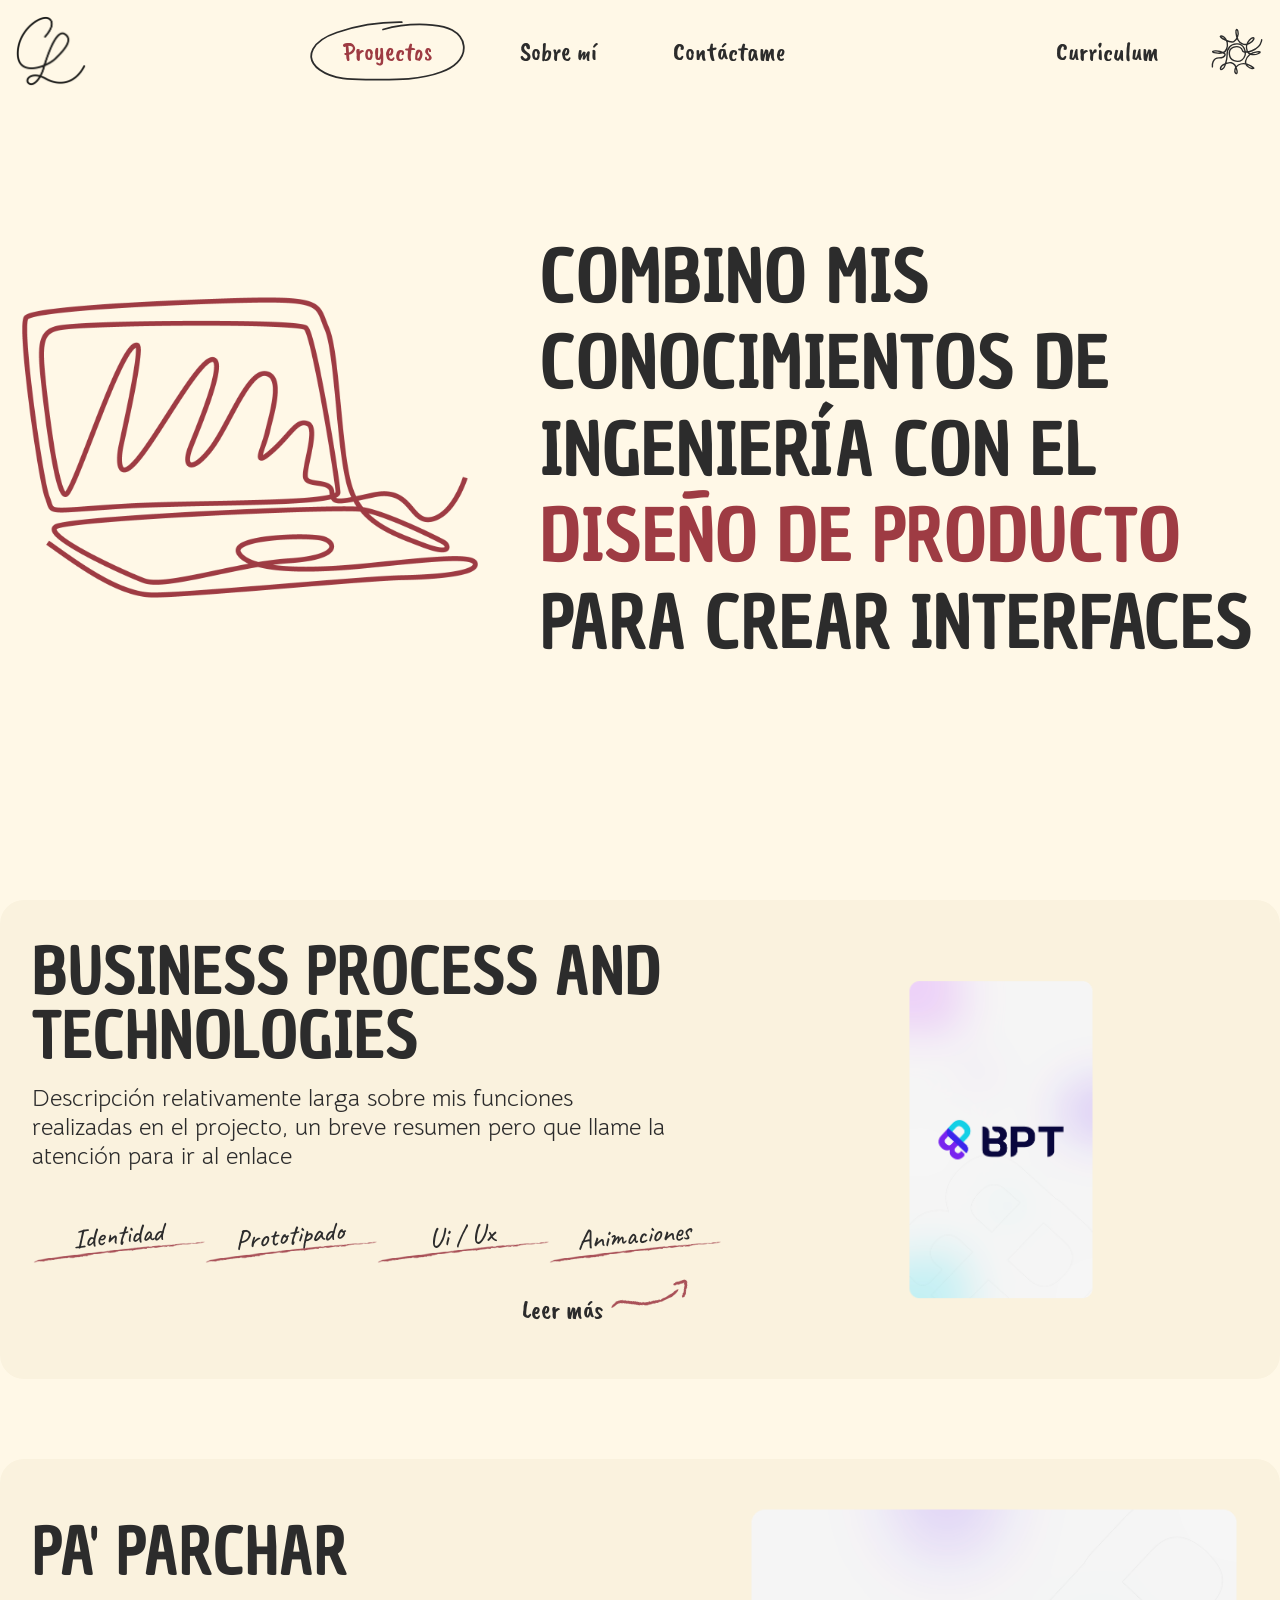
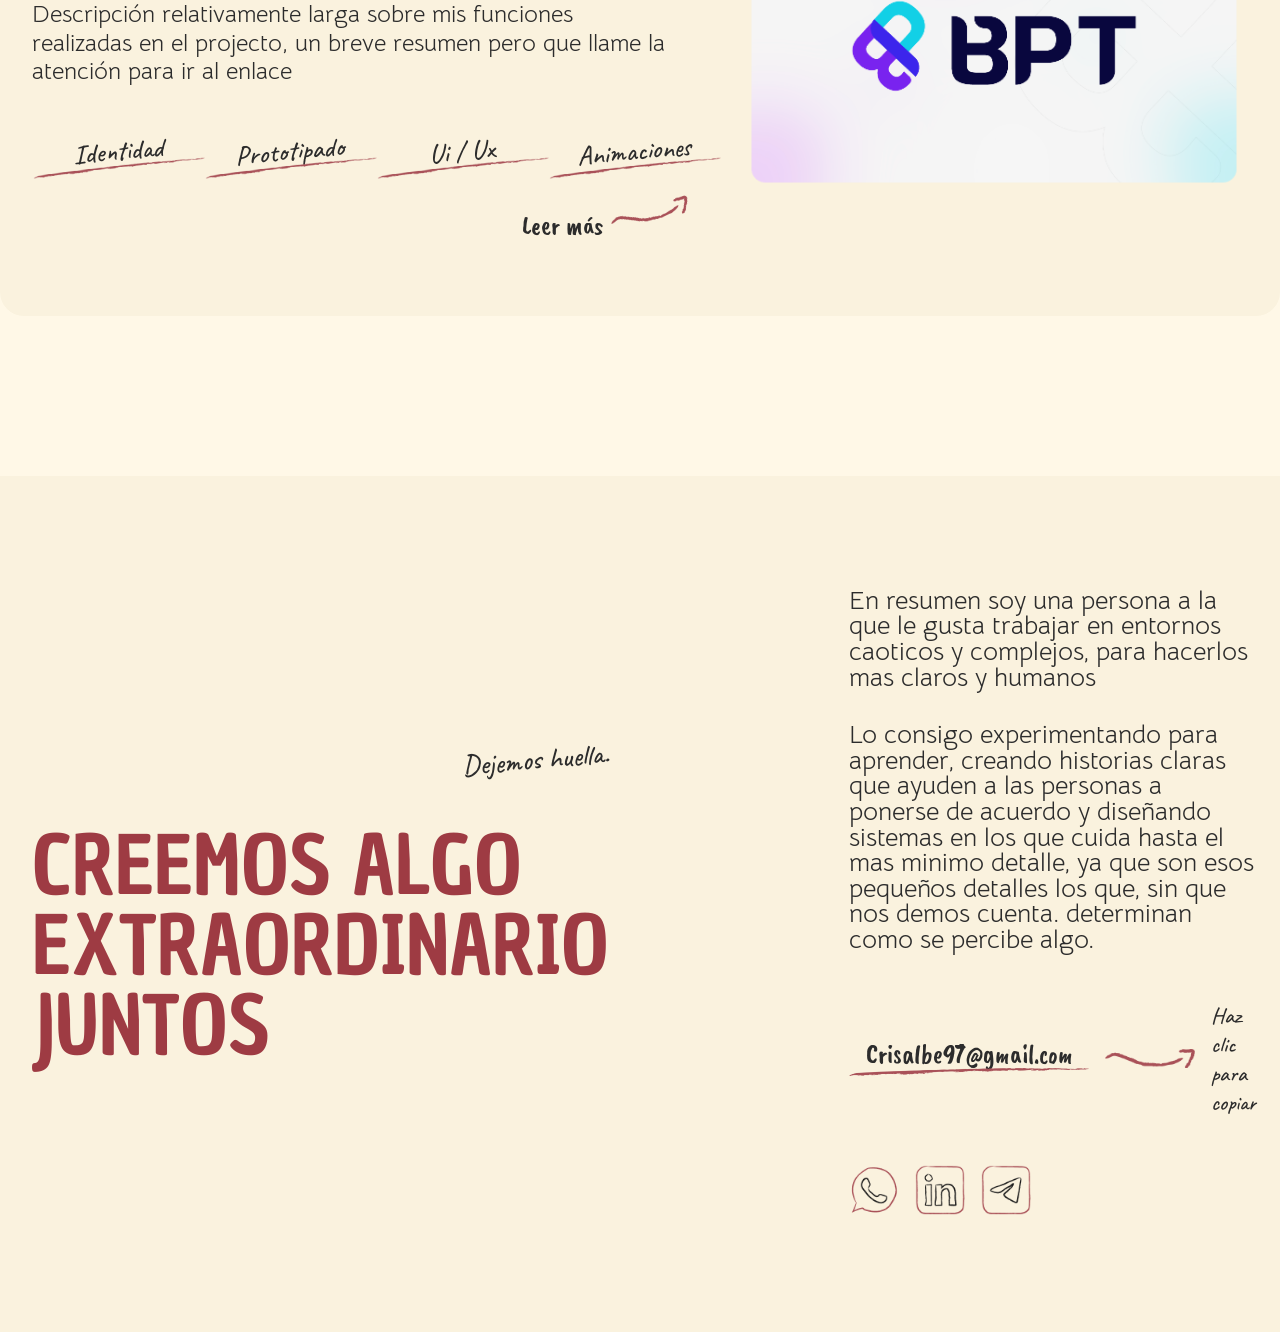
==== commit 0cf04359: "alts para imagenes2" ====
--- a/index.html
+++ b/index.html
@@ -14,94 +14,76 @@
     rel="stylesheet">
 </head>
 
-<body id="index">
-
-
-  <div id="cursor">
-    <svg viewBox="0 0 197.2 248.4">
-      <path id="cursor-path"
-        d="M72.4,179.4c3.5-7.3,4.3-15.6,2.4-23.5-9.1-38.3-11.5-78.2-7.2-117.4,1.4-12.5,4-25.9,15.2-33.1s13.6-4,19.3,0,6.3,10.9,6.3,17.1c0,33.4-.2,66.9-.8,100.3-5.5,3.1-10.6-5.1-10.9-11.4-.7-11.9,2.3-24,8.6-34.2,5.1-8.3,14.3-15.9,23.6-13.2,8.3,2.5,12.3,11.9,13.9,20.4,1.8,9.8,2,19.8.5,29.7s-2.4,4.4-4.8,4.4-4.5-3.5-4.7-6.4c-.9-11.9,5.9-25.8,17.8-27.2,10.1-1.2,19.3,7.3,22.5,17,3.7,11.2,1.2,23.6-.3,35.2s-3.2,6.3-6.6,6.6-5.7-2.9-6.4-6c-2.3-8.8.3-19.2,8.4-24.1s13.2-3.6,18.5.7,7.3,15.4,7.2,24.1c0,20,0,40.3-5.4,59.5-2,7.3-4.8,14.6-9.6,20.5-8.4,10.5-21.7,15.7-34.4,20.3-9.3,3.4-18.9,6.9-28.8,7.2-17.5.5-33.5-8.9-48.4-18-11.6-7-23.1-14.1-34.7-21.1-11.2-6.8-22.8-14-28.4-26.3s-3.5-13.5-1-20c6-15.6,23-12.5,34.5-4.3s88.8,76.6,56.3,85.8-43.3-18.8-43.3-18.8c-4-9.5-1.9-20.6,2.6-29.8s11.4-17.1,17.5-25.4c13.9-18.8,13.1-17.2,16.8-26.3s6-26,4.1-36-8.5-19.6-18.3-22.4c-5.3-1.6-12.3-.2-14.3,5-.7,1.7-.6,3.6-.5,5.5,1.2,21.6,15.2,42,34.8,50.9,20.9,9.5,56,8.5,71.9-7.4.9-.9,1.8-1.9,2.4-3,6-10-3.5-21-12.1-28.1-28.8-24-58.3-47.2-88.4-69.7-6.2-4.7-12.7-9.4-20.7-10.3s-7,0-10.1,1.6c-8.2,4.1-8.8,12.7-9,20.5-1.2,41-1.8,82-2,123.1,0,9.6,4.1,18.8,11.7,24.8s21.7,9.3,34.1-16.5Z" />
-    </svg>
-  </div>
-  <svg id="trail"></svg>
-
-    <header class="header">
-        <div class="header__container">
-
-            <img src="./assets/images/Logo.png" alt="Logo">
-
-            <nav>
-                <ul>
-
-                    <li class="button__svg active">
-                        <a href="./index.html">
-                            <svg class="buttonStroke" version="1.1" xmlns="http://www.w3.org/2000/svg"
-                                xmlns:xlink="http://www.w3.org/1999/xlink" x="0px" y="0px" viewBox="0 0 1311.1 505.9"
-                                style="enable-background:new 0 0 1311.1 505.9;" xml:space="preserve">
-                                <path class="buttonStroke--stroke" d="M776.4,10.1C590,7.7,403.3,37.3,226.9,97.2c-79.7,27.1-163.6,65.9-201.4,141.2c-10.7,21.4-17.2,45.4-15,69.2
+<body class="">
+
+  <header class="header">
+    <div class="header__container">
+
+      <img src="./assets/images/Logo.png" alt="Logo">
+
+      <nav>
+        <ul>
+
+          <li class="button__svg active">
+            <svg class="buttonStroke" version="1.1" xmlns="http://www.w3.org/2000/svg"
+              xmlns:xlink="http://www.w3.org/1999/xlink" x="0px" y="0px" viewBox="0 0 1311.1 505.9"
+              style="enable-background:new 0 0 1311.1 505.9;" xml:space="preserve">
+              <path class="buttonStroke--stroke" d="M776.4,10.1C590,7.7,403.3,37.3,226.9,97.2c-79.7,27.1-163.6,65.9-201.4,141.2c-10.7,21.4-17.2,45.4-15,69.2
                   c4,43.5,35.8,79.6,71.2,105.2c57.4,41.3,126.9,63,196.9,73.1c70,10.1,141,9.3,211.7,9.5c209.1,0.6,424.4,9.3,620.2-64
                   c49.2-18.4,97.4-42.5,134.3-79.8s61.3-89.7,55.4-141.8c-6.4-57-48.1-105.5-98.3-133.2c-50.2-27.7-108.3-37.3-165.5-42.5
                   c-140.3-12.7-283.1-0.7-418.6,37.8" />
-                            </svg>
-                            <span>Proyectos</span>
-                        </a>
-                    </li>
-
-                    <li class="button__svg">
-                        <a href="./about.html">
-                            <svg class="buttonStroke" version="1.1" xmlns="http://www.w3.org/2000/svg"
-                                xmlns:xlink="http://www.w3.org/1999/xlink" x="0px" y="0px" viewBox="0 0 1311.1 505.9"
-                                style="enable-background:new 0 0 1311.1 505.9;" xml:space="preserve">
-                                <path class="buttonStroke--stroke" d="M776.4,10.1C590,7.7,403.3,37.3,226.9,97.2c-79.7,27.1-163.6,65.9-201.4,141.2c-10.7,21.4-17.2,45.4-15,69.2
+            </svg>
+            <a href="./index.html">Proyectos</a>
+          </li>
+
+          <li class="button__svg">
+            <svg class="buttonStroke" version="1.1" xmlns="http://www.w3.org/2000/svg"
+              xmlns:xlink="http://www.w3.org/1999/xlink" x="0px" y="0px" viewBox="0 0 1311.1 505.9"
+              style="enable-background:new 0 0 1311.1 505.9;" xml:space="preserve">
+              <path class="buttonStroke--stroke" d="M776.4,10.1C590,7.7,403.3,37.3,226.9,97.2c-79.7,27.1-163.6,65.9-201.4,141.2c-10.7,21.4-17.2,45.4-15,69.2
                   c4,43.5,35.8,79.6,71.2,105.2c57.4,41.3,126.9,63,196.9,73.1c70,10.1,141,9.3,211.7,9.5c209.1,0.6,424.4,9.3,620.2-64
                   c49.2-18.4,97.4-42.5,134.3-79.8s61.3-89.7,55.4-141.8c-6.4-57-48.1-105.5-98.3-133.2c-50.2-27.7-108.3-37.3-165.5-42.5
                   c-140.3-12.7-283.1-0.7-418.6,37.8" />
-                            </svg>
-                            <span>Sobre mí</span>
-                        </a>
-                    </li>
-
-                    <li class="button__svg">
-                        <a href="./contact.html">
-                            <svg class="buttonStroke" version="1.1" xmlns="http://www.w3.org/2000/svg"
-                                xmlns:xlink="http://www.w3.org/1999/xlink" x="0px" y="0px" viewBox="0 0 1311.1 505.9"
-                                style="enable-background:new 0 0 1311.1 505.9;" xml:space="preserve">
-                                <path class="buttonStroke--stroke" d="M776.4,10.1C590,7.7,403.3,37.3,226.9,97.2c-79.7,27.1-163.6,65.9-201.4,141.2c-10.7,21.4-17.2,45.4-15,69.2
+            </svg>
+            <a href="./about.html">Sobre mí</a>
+          </li>
+
+          <li class="button__svg">
+            <svg class="buttonStroke" version="1.1" xmlns="http://www.w3.org/2000/svg"
+              xmlns:xlink="http://www.w3.org/1999/xlink" x="0px" y="0px" viewBox="0 0 1311.1 505.9"
+              style="enable-background:new 0 0 1311.1 505.9;" xml:space="preserve">
+              <path class="buttonStroke--stroke" d="M776.4,10.1C590,7.7,403.3,37.3,226.9,97.2c-79.7,27.1-163.6,65.9-201.4,141.2c-10.7,21.4-17.2,45.4-15,69.2
                   c4,43.5,35.8,79.6,71.2,105.2c57.4,41.3,126.9,63,196.9,73.1c70,10.1,141,9.3,211.7,9.5c209.1,0.6,424.4,9.3,620.2-64
                   c49.2-18.4,97.4-42.5,134.3-79.8s61.3-89.7,55.4-141.8c-6.4-57-48.1-105.5-98.3-133.2c-50.2-27.7-108.3-37.3-165.5-42.5
                   c-140.3-12.7-283.1-0.7-418.6,37.8" />
-                            </svg>
-                            <span>Contáctame</span>
-                        </a>
-                    </li>
-                </ul>
-            </nav>
-
-            <div class="header__right">
-                <nav class="nav-buttons">
-                    <ul>
-                        <li class="button__svg button__svg--curriculum">
-                            <a href="./index.html">
-                                <svg class="buttonStroke" version="1.1" xmlns="http://www.w3.org/2000/svg"
-                                    xmlns:xlink="http://www.w3.org/1999/xlink" x="0px" y="0px"
-                                    viewBox="0 0 1311.1 505.9" style="enable-background:new 0 0 1311.1 505.9;"
-                                    xml:space="preserve">
-                                    <path class="buttonStroke--stroke" d="M776.4,10.1C590,7.7,403.3,37.3,226.9,97.2c-79.7,27.1-163.6,65.9-201.4,141.2c-10.7,21.4-17.2,45.4-15,69.2
-                  c4,43.5,35.8,79.6,71.2,105.2c57.4,41.3,126.9,63,196.9,73.1c70,10.1,141,9.3,211.7,9.5c209.1,0.6,424.4,9.3,620.2-64
-                  c49.2-18.4,97.4-42.5,134.3-79.8s61.3-89.7,55.4-141.8c-6.4-57-48.1-105.5-98.3-133.2c-50.2-27.7-108.3-37.3-165.5-42.5
-                  c-140.3-12.7-283.1-0.7-418.6,37.8" />
-                                </svg>
-                                <span>Curriculum</span>
-                            </a>
-                        </li>
-                    </ul>
-                </nav>
-
-                <svg class="lightDark" version="1.1" xmlns="http://www.w3.org/2000/svg"
-                    xmlns:xlink="http://www.w3.org/1999/xlink" x="0px" y="0px" viewBox="0 0 1000 1000"
-                    style="enable-background:new 0 0 1000 1000;" xml:space="preserve">
-
-                    <path class="lightDark--stroke" d="M181.6,916.9C83,887.9,32.1,777.7,75.4,684.5c17.7-38,49-67.4,103.4-68.1c71.5-0.9,109-33.5,114.7-56.9
+            </svg>
+            <a href="./contact.html">Contáctame</a>
+          </li>
+        </ul>
+      </nav>
+
+      <div class="header__right">
+        <nav class="nav-buttons">
+          <ul>
+            <li class="button__svg button__svg--curriculum">
+              <svg class="buttonStroke" version="1.1" xmlns="http://www.w3.org/2000/svg"
+                xmlns:xlink="http://www.w3.org/1999/xlink" x="0px" y="0px" viewBox="0 0 1311.1 505.9"
+                style="enable-background:new 0 0 1311.1 505.9;" xml:space="preserve">
+                <path class="buttonStroke--stroke" d="M776.4,10.1C590,7.7,403.3,37.3,226.9,97.2c-79.7,27.1-163.6,65.9-201.4,141.2c-10.7,21.4-17.2,45.4-15,69.2
+                        c4,43.5,35.8,79.6,71.2,105.2c57.4,41.3,126.9,63,196.9,73.1c70,10.1,141,9.3,211.7,9.5c209.1,0.6,424.4,9.3,620.2-64
+                        c49.2-18.4,97.4-42.5,134.3-79.8s61.3-89.7,55.4-141.8c-6.4-57-48.1-105.5-98.3-133.2c-50.2-27.7-108.3-37.3-165.5-42.5
+                        c-140.3-12.7-283.1-0.7-418.6,37.8" />
+              </svg>
+              <a href="http://">Curriculum</a>
+            </li>
+          </ul>
+        </nav>
+
+        <svg class="lightDark" version="1.1" xmlns="http://www.w3.org/2000/svg"
+          xmlns:xlink="http://www.w3.org/1999/xlink" x="0px" y="0px" viewBox="0 0 1000 1000"
+          style="enable-background:new 0 0 1000 1000;" xml:space="preserve">
+
+          <path class="lightDark--stroke" d="M181.6,916.9C83,887.9,32.1,777.7,75.4,684.5c17.7-38,49-67.4,103.4-68.1c71.5-0.9,109-33.5,114.7-56.9
 	c5.8-23.8-41.9-41.9-94.5-59.7c-52.6-17.9-132.8-11.2-132.8,3.1s104.2,40.3,177.7,23C317.4,508.5,345,410,331.7,337.5
 	s-81.2-131.2-120.5-115.4s175.1,128.2,239.5,99.6c64.3-28.6,90.4-143,74.6-192c-15.8-49-40.9-36.8-34.2,30.6
 	c6.6,67.4,33.2,164.9,116.4,201.7s184.9-38.3,204.8-82.7c19.9-44.4-29.1-39.3-75.6,12.3s-68.4,134.8-41.4,204.8s138.9,71.5,194,44.4
@@ -117,11 +99,11 @@
 	c88.1-3.2,160.8,68.8,158.1,157c-1.5,48.5-5.7,106.4-15,171.4c-19.3,135.5-120.5,234.5-184.6,284.7c-31.3,24.6-70.4,37.3-110.2,35.9
 	C566.5,975,335.9,962.2,181.6,916.9z" />
 
-                </svg>
-
-            </div>
-        </div>
-    </header>
+        </svg>
+
+      </div>
+    </div>
+  </header>
 
   <main>
     <div class="container">
@@ -136,7 +118,7 @@
       </section>
 
       <section class="projects">
-        <div class="project" data-id="1">
+        <div class="project" id="project">
           <div class="project__izq">
 
             <div class="project__about">
@@ -149,43 +131,39 @@
               <ul class="project__list">
                 <li class="itemUnderlined">
                   <span>Identidad</span>
-                  <img src="./assets/images/Subrayado.png" alt="">
+                  <img src="./assets/images/Subrayado.png" alt="image subrayado" class="underline">
                 </li>
                 <li class="itemUnderlined">
                   <span>Prototipado</span>
-                  <img src="./assets/images/Subrayado.png" alt="">
+                  <img src="./assets/images/Subrayado.png" alt="image subrayado" class="underline">
                 </li>
                 <li class="itemUnderlined">
                   <span>Ui / Ux</span>
-                  <img src="./assets/images/Subrayado.png" alt="">
+                  <img src="./assets/images/Subrayado.png" alt="image subrayado" class="underline">
                 </li>
                 <li class="itemUnderlined">
                   <span>Animaciones</span>
-                  <img src="./assets/images/Subrayado.png" alt="">
+                  <img src="./assets/images/Subrayado.png" alt="image subrayado" class="underline">
                 </li>
               </ul>
               <div class="button__svg button__svg--arrow">
-                <a href="./paparchar.html" class="btnProject">
-                  <svg class="buttonStroke" version="1.1" xmlns="http://www.w3.org/2000/svg"
-                    xmlns:xlink="http://www.w3.org/1999/xlink" x="0px" y="0px" viewBox="0 0 1311.1 505.9"
-                    style="enable-background:new 0 0 1311.1 505.9;" xml:space="preserve">
-                    <path class="buttonStroke--stroke" d="M776.4,10.1C590,7.7,403.3,37.3,226.9,97.2c-79.7,27.1-163.6,65.9-201.4,141.2c-10.7,21.4-17.2,45.4-15,69.2
-                        c4,43.5,35.8,79.6,71.2,105.2c57.4,41.3,126.9,63,196.9,73.1c70,10.1,141,9.3,211.7,9.5c209.1,0.6,424.4,9.3,620.2-64
-                        c49.2-18.4,97.4-42.5,134.3-79.8s61.3-89.7,55.4-141.8c-6.4-57-48.1-105.5-98.3-133.2c-50.2-27.7-108.3-37.3-165.5-42.5
-                        c-140.3-12.7-283.1-0.7-418.6,37.8" />
-                  </svg>
-                  <span>Leer más</span>
-                  <img src="./assets/images/flecha.png" alt="Flecha a la derecha">
-                </a>
+                <svg class="buttonStroke" version="1.1" xmlns="http://www.w3.org/2000/svg"
+                  xmlns:xlink="http://www.w3.org/1999/xlink" x="0px" y="0px" viewBox="0 0 1311.1 505.9"
+                  style="enable-background:new 0 0 1311.1 505.9;" xml:space="preserve">
+                  <path class="buttonStroke--stroke" d="M776.4,10.1C590,7.7,403.3,37.3,226.9,97.2c-79.7,27.1-163.6,65.9-201.4,141.2c-10.7,21.4-17.2,45.4-15,69.2
+                      c4,43.5,35.8,79.6,71.2,105.2c57.4,41.3,126.9,63,196.9,73.1c70,10.1,141,9.3,211.7,9.5c209.1,0.6,424.4,9.3,620.2-64
+                      c49.2-18.4,97.4-42.5,134.3-79.8s61.3-89.7,55.4-141.8c-6.4-57-48.1-105.5-98.3-133.2c-50.2-27.7-108.3-37.3-165.5-42.5
+                      c-140.3-12.7-283.1-0.7-418.6,37.8" />
+                </svg>
+                <a href="#">Leer más</a>
+                <img src="./assets/images/flecha.png" alt="Flecha a la derecha">
               </div>
             </div>
 
           </div>
 
           <div class="project__der mobile">
-            <div class="project__img" id="prueba_2">
-              <img src="./assets/images/imgProject.png" alt="">
-            </div>
+            <img src="./assets/images/phoneProyect.png" alt="">
             <svg class="phonePortfolio" xmlns="http://www.w3.org/2000/svg" version="1.1" viewBox="0 0 1104.8 808.5">
               <!-- Generator: Adobe Illustrator 29.8.5, SVG Export Plug-In . SVG Version: 2.1.1 Build 2)  -->
               <path class="phonePortfolio--stroke"
@@ -194,7 +172,7 @@
           </div>
         </div>
 
-        <div class="project" data-id="2">
+        <div class="project" id="project">
           <div class="project__izq">
 
             <div class="project__about">
@@ -207,43 +185,39 @@
               <ul class="project__list">
                 <li class="itemUnderlined">
                   <span>Identidad</span>
-                  <img src="./assets/images/Subrayado.png" alt="">
+                  <img src="./assets/images/Subrayado.png" alt="image subrayado" class="underline">
                 </li>
                 <li class="itemUnderlined">
                   <span>Prototipado</span>
-                  <img src="./assets/images/Subrayado.png" alt="">
+                  <img src="./assets/images/Subrayado.png" alt="image subrayado" class="underline">
                 </li>
                 <li class="itemUnderlined">
                   <span>Ui / Ux</span>
-                  <img src="./assets/images/Subrayado.png" alt="">
+                  <img src="./assets/images/Subrayado.png" alt="image subrayado" class="underline">
                 </li>
                 <li class="itemUnderlined">
                   <span>Animaciones</span>
-                  <img src="./assets/images/Subrayado.png" alt="">
+                  <img src="./assets/images/Subrayado.png" alt="image subrayado" class="underline">
                 </li>
               </ul>
               <div class="button__svg button__svg--arrow">
-                <a href="#" class="btnProject">
-                  <svg class="buttonStroke" version="1.1" xmlns="http://www.w3.org/2000/svg"
-                    xmlns:xlink="http://www.w3.org/1999/xlink" x="0px" y="0px" viewBox="0 0 1311.1 505.9"
-                    style="enable-background:new 0 0 1311.1 505.9;" xml:space="preserve">
-                    <path class="buttonStroke--stroke" d="M776.4,10.1C590,7.7,403.3,37.3,226.9,97.2c-79.7,27.1-163.6,65.9-201.4,141.2c-10.7,21.4-17.2,45.4-15,69.2
-                        c4,43.5,35.8,79.6,71.2,105.2c57.4,41.3,126.9,63,196.9,73.1c70,10.1,141,9.3,211.7,9.5c209.1,0.6,424.4,9.3,620.2-64
-                        c49.2-18.4,97.4-42.5,134.3-79.8s61.3-89.7,55.4-141.8c-6.4-57-48.1-105.5-98.3-133.2c-50.2-27.7-108.3-37.3-165.5-42.5
-                        c-140.3-12.7-283.1-0.7-418.6,37.8" />
-                  </svg>
-                  <span>Leer más</span>
-                  <img src="./assets/images/flecha.png" alt="Flecha a la derecha">
-                </a>
+                <svg class="buttonStroke" version="1.1" xmlns="http://www.w3.org/2000/svg"
+                  xmlns:xlink="http://www.w3.org/1999/xlink" x="0px" y="0px" viewBox="0 0 1311.1 505.9"
+                  style="enable-background:new 0 0 1311.1 505.9;" xml:space="preserve">
+                  <path class="buttonStroke--stroke" d="M776.4,10.1C590,7.7,403.3,37.3,226.9,97.2c-79.7,27.1-163.6,65.9-201.4,141.2c-10.7,21.4-17.2,45.4-15,69.2
+                      c4,43.5,35.8,79.6,71.2,105.2c57.4,41.3,126.9,63,196.9,73.1c70,10.1,141,9.3,211.7,9.5c209.1,0.6,424.4,9.3,620.2-64
+                      c49.2-18.4,97.4-42.5,134.3-79.8s61.3-89.7,55.4-141.8c-6.4-57-48.1-105.5-98.3-133.2c-50.2-27.7-108.3-37.3-165.5-42.5
+                      c-140.3-12.7-283.1-0.7-418.6,37.8" />
+                </svg>
+                <a href="#">Leer más</a>
+                <img src="./assets/images/flecha.png" alt="Flecha a la derecha">
               </div>
             </div>
 
           </div>
 
           <div class="project__der desktop">
-            <div class="project__img">
-              <img src="./assets/images/imgProject.png" alt="">
-            </div>
+            <img src="./assets/images/pcportfolio.png" alt="">
             <svg class="desktopPortfolio" xmlns="http://www.w3.org/2000/svg" version="1.1" viewBox="0 0 1104.8 808.5">
               <path class="desktopPortfolio--stroke"
                 d="M36.9,802.4s24.5,8.9,96-18.1c71.5-27.1,111.8,1,172.6,9.7,60.8,8.7,164.9,17.7,273.2,8.8,108.3-8.8,244.3-10.4,236.1-26.2s-179.9-11.2-272.9-12.3c-92.9-1-150.7-24.3-181.9-28.3-31.1-4.1-51.6,12.5-27.1,26.7,24.5,14.2,61.3,3,60.3-20.5s-3.8-46.2,6.1-53.6c12-8.9,85.5-19.7,110-27.8,10.2-3.6,8.7-9.7-26.6-11.2-35.2-1.5-188.6,0-301.4,4.6-112.9,4.6-159.6,1.5-162.7-36.3-3.1-37.8-10.2-311.1-12.3-376.5C4.5,176-1,41.2,4.1,28.3,9.2,15.3,18.2,8.5,63.5,6.5c45.3-2,625.2-8.9,878.7,0,100.3,5.1,144-10.2,152.5,64.9,8.4,75.1,10,449.6,6.1,496.3-3.8,46.7,12.3,82.6-71.2,83.4-83.5.8-290.3,11.5-331.7-6.1-41.4-17.6-82.7-35.6-108.8-35.6s-36,20.7-19.1,34.5c13.1,10.8,41.4-20.9,9.8-41.4-41.3-26.8-203.3-4.1-277.6-7.1-74.3-3.1-205.6,5.4-224-19.9-18.4-25.3-23.7-98.8-23.7-235.1s-10.7-260.4,13.8-280.3c24.5-19.9,274.6-22.2,479.9-22.2s483.4-19.1,493.4,43.7c10,62.8,6.9,356.4,6.1,392.3-.8,35.9,16.1,101.7-46.2,102.8-62.3,1-313.2-6.4-341.8,21.2-28.6,27.6-5.6,139.3,68.9,133.1,74.6-6.1,151.1-9.7,210.4,38.3,43.2,35,106.9,26,157.7,15.4" />
@@ -284,34 +258,34 @@
         <div class="footer__cta">
           <div class="footer__correo">
             <p>Crisalbe97@gmail.com</p>
-            <img src="./assets/images/Subrayado.png" alt="">
-          </div>
-          <img src="./assets/images/flecha.png" alt="" class="arrowImg">
+            <img src="./assets/images/Subrayado.png" alt="image subrayado" class="underline">
+          </div>
+          <img src="./assets/images/flecha.png" alt="image flecha" class="arrowImg">
           <span>Haz clic para copiar</span>
         </div>
 
         <div class="footer__social">
           <a href="" class="wpp">
-            <img src="./assets/images/LogoWppFill.png" alt="">
-            <img src="./assets/images/LogoWpp.png" alt="">
+            <img src="./assets/images/LogoWppFill.png" alt="LogoWppFill">
+            <img src="./assets/images/LogoWpp.png" alt="LogoWpp">
           </a>
 
           <a href="" class="linkedin">
-            <img src="./assets/images/LogoInFill.png" alt="">
-            <img src="./assets/images/LogoIn.png" alt="">
+            <img src="./assets/images/LogoInFill.png" alt="LogoInFill">
+            <img src="./assets/images/LogoIn.png" alt="LogoIn">
           </a>
 
           <a href="" class="telegram">
-            <img src="./assets/images/LogoTelegramFill.png" alt="">
-            <img src="./assets/images/LogoTelegram.png" alt="">
+            <img src="./assets/images/LogoTelegramFill.png" alt="LogoTelegramFill">
+            <img src="./assets/images/LogoTelegram.png" alt="LogoTelegram">
           </a>
         </div>
       </div>
   </footer>
 
   <script src="./assets/js/script.js"></script>
-  <script src="./assets/js/cursor.js"></script>
   <script src="./assets/js/animationButtonStroke.js"></script>
+  <script src="./assets/js/themeControl.js"></script>
 </body>
 
 </html>
--- a/assets/css/style.css
+++ b/assets/css/style.css
@@ -31,15 +31,17 @@
   right: 0;
   z-index: 100;
   padding: 1rem 1rem;
-  -webkit-transition: -webkit-transform .5s ease-in-out;
-  transition: -webkit-transform .5s ease-in-out;
-  transition: transform .5s ease-in-out;
-  transition: transform .5s ease-in-out, -webkit-transform .5s ease-in-out;
+  -webkit-transition: -webkit-transform 0.5s ease-in-out;
+  transition: -webkit-transform 0.5s ease-in-out;
+  transition: transform 0.5s ease-in-out;
+  transition:
+    transform 0.5s ease-in-out,
+    -webkit-transform 0.5s ease-in-out;
 }
 
 header.header--hidden {
   -webkit-transform: translateY(-100%);
-          transform: translateY(-100%);
+  transform: translateY(-100%);
 }
 
 header .header__container {
@@ -50,18 +52,18 @@
   display: -ms-flexbox;
   display: flex;
   -webkit-box-pack: justify;
-      -ms-flex-pack: justify;
-          justify-content: space-between;
+  -ms-flex-pack: justify;
+  justify-content: space-between;
   -webkit-box-align: center;
-      -ms-flex-align: center;
-          align-items: center;
+  -ms-flex-align: center;
+  align-items: center;
 }
 
 header .header__container img {
   width: 70px;
   height: auto;
   -o-object-fit: contain;
-     object-fit: contain;
+  object-fit: contain;
 }
 
 header .header__container nav ul {
@@ -69,8 +71,8 @@
   display: -ms-flexbox;
   display: flex;
   -webkit-box-align: center;
-      -ms-flex-align: center;
-          align-items: center;
+  -ms-flex-align: center;
+  align-items: center;
   gap: 1rem;
 }
 
@@ -79,13 +81,17 @@
   display: -ms-flexbox;
   display: flex;
   -webkit-box-align: center;
-      -ms-flex-align: center;
-          align-items: center;
+  -ms-flex-align: center;
+  align-items: center;
   gap: 1.5rem;
 }
 
+header .header__container .header__right .lightDark {
+  cursor: pointer;
+}
+
 header .header__container .header__right .lightDark:hover .lightDark--stroke {
-  stroke: #9E3B43;
+  stroke: #9e3b43;
   stroke-dashoffset: 6320;
   stroke-dasharray: 6575;
 }
@@ -96,7 +102,7 @@
 
 .buttonStroke--stroke {
   fill: transparent;
-  stroke: #2C2C2C;
+  stroke: #2c2c2c;
   stroke-width: 15;
   stroke-linecap: round;
   stroke-dashoffset: 3200;
@@ -109,7 +115,7 @@
   0% {
     stroke-dashoffset: 3200;
     -webkit-animation-timing-function: cubic-bezier(0.63, 0, 0.34, 1);
-            animation-timing-function: cubic-bezier(0.63, 0, 0.34, 1);
+    animation-timing-function: cubic-bezier(0.63, 0, 0.34, 1);
   }
   100% {
     stroke-dashoffset: 0;
@@ -120,7 +126,7 @@
   0% {
     stroke-dashoffset: 3200;
     -webkit-animation-timing-function: cubic-bezier(0.63, 0, 0.34, 1);
-            animation-timing-function: cubic-bezier(0.63, 0, 0.34, 1);
+    animation-timing-function: cubic-bezier(0.63, 0, 0.34, 1);
   }
   100% {
     stroke-dashoffset: 0;
@@ -131,7 +137,7 @@
   0% {
     stroke-dashoffset: 0;
     -webkit-animation-timing-function: cubic-bezier(0.63, 0, 0.34, 1);
-            animation-timing-function: cubic-bezier(0.63, 0, 0.34, 1);
+    animation-timing-function: cubic-bezier(0.63, 0, 0.34, 1);
   }
   100% {
     stroke-dashoffset: -3200;
@@ -142,7 +148,7 @@
   0% {
     stroke-dashoffset: 0;
     -webkit-animation-timing-function: cubic-bezier(0.63, 0, 0.34, 1);
-            animation-timing-function: cubic-bezier(0.63, 0, 0.34, 1);
+    animation-timing-function: cubic-bezier(0.63, 0, 0.34, 1);
   }
   100% {
     stroke-dashoffset: -3200;
@@ -155,7 +161,7 @@
 
 .lightDark--stroke {
   fill: transparent;
-  stroke: #2C2C2C;
+  stroke: #2c2c2c;
   stroke-width: 25;
   stroke-linecap: round;
   stroke-dashoffset: -190;
@@ -170,13 +176,13 @@
 
 .phonePortfolio .phonePortfolio--stroke {
   fill: transparent;
-  stroke: #9E3B43;
+  stroke: #9e3b43;
   stroke-width: 4;
   stroke-linecap: round;
   stroke-dashoffset: -6425;
   stroke-dasharray: 6425;
   -webkit-animation: drawPhoneOut 2s cubic-bezier(0.63, 0, 0.34, 1) forwards;
-          animation: drawPhoneOut 2s cubic-bezier(0.63, 0, 0.34, 1) forwards;
+  animation: drawPhoneOut 2s cubic-bezier(0.63, 0, 0.34, 1) forwards;
 }
 
 @-webkit-keyframes drawPhoneIn {
@@ -221,13 +227,13 @@
 
 .desktopPortfolio .desktopPortfolio--stroke {
   fill: transparent;
-  stroke: #9E3B43;
+  stroke: #9e3b43;
   stroke-width: 4;
   stroke-linecap: round;
   stroke-dashoffset: -8450;
   stroke-dasharray: 8450;
   -webkit-animation: drawDesktopOut 2s cubic-bezier(0.63, 0, 0.34, 1) forwards;
-          animation: drawDesktopOut 2s cubic-bezier(0.63, 0, 0.34, 1) forwards;
+  animation: drawDesktopOut 2s cubic-bezier(0.63, 0, 0.34, 1) forwards;
 }
 
 @-webkit-keyframes drawDesktopIn {
@@ -267,25 +273,25 @@
 }
 
 .button__svg--hover:hover .buttonStroke--stroke {
-  -webkit-animation: drawLineIn .4s linear forwards;
-          animation: drawLineIn .4s linear forwards;
-}
-
-.button__svg--hover:hover span {
-  color: #9E3B43;
-}
-
-.button__svg--hover:hover.button__svg--curriculum span {
-  color: #FFF8E7;
+  -webkit-animation: drawLineIn 0.4s linear forwards;
+  animation: drawLineIn 0.4s linear forwards;
+}
+
+.button__svg--hover:hover a {
+  color: #9e3b43;
+}
+
+.button__svg--hover:hover.button__svg--curriculum a {
+  color: #fff8e7;
 }
 
 .button__svg--hover:hover.button__svg--curriculum .buttonStroke--stroke {
-  fill: #9E3B43;
+  fill: #9e3b43;
 }
 
 .button__svg--hover:not(:hover) .buttonStroke--stroke {
-  -webkit-animation: drawLineOut .4s linear forwards;
-          animation: drawLineOut .4s linear forwards;
+  -webkit-animation: drawLineOut 0.4s linear forwards;
+  animation: drawLineOut 0.4s linear forwards;
 }
 
 .button__svg {
@@ -295,7 +301,7 @@
   place-items: center;
 }
 
-.button__svg span {
+.button__svg a {
   width: -webkit-max-content;
   width: -moz-max-content;
   width: max-content;
@@ -305,17 +311,17 @@
   font-family: caveatBrush;
   font-size: 1.6rem;
   -webkit-transform: translate(-50%, -50%);
-          transform: translate(-50%, -50%);
-  -webkit-transition: color .3s ease-in-out;
-  transition: color .3s ease-in-out;
+  transform: translate(-50%, -50%);
+  -webkit-transition: color 0.3s ease-in-out;
+  transition: color 0.3s ease-in-out;
 }
 
 .button__svg.active {
   pointer-events: none;
 }
 
-.button__svg.active span {
-  color: #9E3B43;
+.button__svg.active a {
+  color: #9e3b43;
 }
 
 .button__svg.active .buttonStroke--stroke {
@@ -333,7 +339,7 @@
   right: -50px;
   top: 10px;
   -webkit-transform: rotate(-15deg);
-          transform: rotate(-15deg);
+  transform: rotate(-15deg);
 }
 
 .itemUnderlined {
@@ -342,13 +348,13 @@
   display: flex;
   -webkit-box-orient: vertical;
   -webkit-box-direction: normal;
-      -ms-flex-direction: column;
-          flex-direction: column;
+  -ms-flex-direction: column;
+  flex-direction: column;
   -webkit-box-align: center;
-      -ms-flex-align: center;
-          align-items: center;
+  -ms-flex-align: center;
+  align-items: center;
   -webkit-transform: rotate(-5deg);
-          transform: rotate(-5deg);
+  transform: rotate(-5deg);
 }
 
 .itemUnderlined span {
@@ -367,13 +373,17 @@
   padding: 7rem 2rem;
 }
 
+footer.dark{
+  background-color:  #960000;
+}
+
 footer .container {
   display: -webkit-box;
   display: -ms-flexbox;
   display: flex;
   -webkit-box-align: center;
-      -ms-flex-align: center;
-          align-items: center;
+  -ms-flex-align: center;
+  align-items: center;
   gap: 15rem;
 }
 
@@ -382,19 +392,19 @@
   display: -ms-flexbox;
   display: flex;
   -webkit-box-align: end;
-      -ms-flex-align: end;
-          align-items: end;
-  -webkit-box-orient: vertical;
-  -webkit-box-direction: normal;
-      -ms-flex-direction: column;
-          flex-direction: column;
+  -ms-flex-align: end;
+  align-items: end;
+  -webkit-box-orient: vertical;
+  -webkit-box-direction: normal;
+  -ms-flex-direction: column;
+  flex-direction: column;
   gap: 3rem;
 }
 
 footer .container .footer__izq .footer__print {
   position: relative;
   -webkit-transform: rotate(-5deg);
-          transform: rotate(-5deg);
+  transform: rotate(-5deg);
 }
 
 footer .container .footer__izq .footer__print .footer__fingerPrint {
@@ -407,9 +417,9 @@
   background-repeat: no-repeat;
   background-position: center;
   -webkit-animation: fingerprint 0.5s steps(1) infinite;
-          animation: fingerprint 0.5s steps(1) infinite;
+  animation: fingerprint 0.5s steps(1) infinite;
   -webkit-transform: rotate(-25deg);
-          transform: rotate(-25deg);
+  transform: rotate(-25deg);
 }
 
 @-webkit-keyframes fingerprint {
@@ -452,7 +462,7 @@
 footer .container .footer__izq h2 {
   font-size: 5rem;
   line-height: 1;
-  color: #9E3B43;
+  color: #9e3b43;
 }
 
 footer .container .footer__der {
@@ -461,8 +471,8 @@
   display: flex;
   -webkit-box-orient: vertical;
   -webkit-box-direction: normal;
-      -ms-flex-direction: column;
-          flex-direction: column;
+  -ms-flex-direction: column;
+  flex-direction: column;
   gap: 3rem;
 }
 
@@ -472,8 +482,8 @@
   display: flex;
   -webkit-box-orient: vertical;
   -webkit-box-direction: normal;
-      -ms-flex-direction: column;
-          flex-direction: column;
+  -ms-flex-direction: column;
+  flex-direction: column;
   gap: 2rem;
 }
 
@@ -486,8 +496,8 @@
   display: -ms-flexbox;
   display: flex;
   -webkit-box-align: center;
-      -ms-flex-align: center;
-          align-items: center;
+  -ms-flex-align: center;
+  align-items: center;
   gap: 1rem;
 }
 
@@ -508,7 +518,7 @@
 
 footer .container .footer__der .footer__cta .arrowImg {
   -o-object-fit: contain;
-     object-fit: contain;
+  object-fit: contain;
   width: 90px;
   height: auto;
 }
@@ -529,23 +539,125 @@
   width: 50px;
 }
 
-footer .container .footer__der .footer__social .wpp, footer .container .footer__der .footer__social .linkedin, footer .container .footer__der .footer__social .telegram {
+footer .container .footer__der .footer__social .wpp,
+footer .container .footer__der .footer__social .linkedin,
+footer .container .footer__der .footer__social .telegram {
   position: relative;
 }
 
-footer .container .footer__der .footer__social .wpp:hover img:first-child, footer .container .footer__der .footer__social .linkedin:hover img:first-child, footer .container .footer__der .footer__social .telegram:hover img:first-child {
+footer .container .footer__der .footer__social .wpp:hover img:first-child,
+footer .container .footer__der .footer__social .linkedin:hover img:first-child,
+footer .container .footer__der .footer__social .telegram:hover img:first-child {
   opacity: 1;
 }
 
-footer .container .footer__der .footer__social .wpp img:first-child, footer .container .footer__der .footer__social .linkedin img:first-child, footer .container .footer__der .footer__social .telegram img:first-child {
+footer .container .footer__der .footer__social .wpp img:first-child,
+footer .container .footer__der .footer__social .linkedin img:first-child,
+footer .container .footer__der .footer__social .telegram img:first-child {
   position: absolute;
   top: 0;
   left: 0;
   opacity: 0;
   -webkit-transform: translateY(-50%, -50%);
-          transform: translateY(-50%, -50%);
-  -webkit-transition: opacity .2s ease;
-  transition: opacity .2s ease;
+  transform: translateY(-50%, -50%);
+  -webkit-transition: opacity 0.2s ease;
+  transition: opacity 0.2s ease;
+}
+
+.contact__social {
+  position: relative;
+  display: -webkit-box;
+  display: -ms-flexbox;
+  display: flex;
+  gap: 3.25rem;
+}
+
+.contact-item__social {
+  display: -webkit-box;
+  display: -ms-flexbox;
+  display: flex;
+  flex-direction: column;
+  justify-content: center;
+  text-align: center;
+  gap: 1rem;
+}
+
+
+.contact__details{
+  position: absolute;
+  display: -webkit-box;
+  display: -ms-flexbox;
+  display: flex;
+  flex-direction: column;
+  -webkit-box-align: end;
+  -ms-flex-align: center;
+  align-items: end;
+  left: 65%;
+  top: 67%;
+}
+.contact__msg {
+  -webkit-transform: rotate(12deg);
+  transform: rotate(12deg);
+}
+
+.contact__msg p {
+  font-family: caveat;
+  font-size: 1.5rem;
+}
+
+.contact__msg p:last-child {
+  margin-left: 5rem;
+  margin-top: -5px;
+}
+
+
+.contact__details .arrowImg {
+  margin-right: 60%;
+  width:90px;
+  height: auto;
+  -o-object-fit: contain;
+  object-fit: contain;
+  -webkit-transform: rotate(175deg);
+  transform: rotate(175deg);
+}
+
+.contact-item__social span {
+  font-family: caveat;
+  font-size: 1.875rem;
+  font-weight: 100;
+}
+
+.contact__social img {
+  width: 65px;
+}
+
+.contact__social .wpp,
+.contact__social .linkedin,
+.contact__social .email,
+.contact__social .telegram {
+  position: relative;
+  margin: auto;
+}
+
+.contact__social .wpp img:first-child,
+.contact__social .linkedin img:first-child,
+.contact__social .email img:first-child,
+.contact__social .telegram img:first-child {
+  position: absolute;
+  top: 0;
+  left: 0;
+  opacity: 0;
+  -webkit-transform: translateY(-50%, -60%);
+  transform: translateY(-50%, -60%);
+  -webkit-transition: opacity 0.2s ease;
+  transition: opacity 0.2s ease;
+}
+
+.contact__social .wpp:hover img:first-child,
+.contact__social .linkedin:hover img:first-child,
+.contact__social .email:hover img:first-child,
+.contact__social .telegram:hover img:first-child {
+  opacity: 1;
 }
 
 .hero {
@@ -554,8 +666,8 @@
   display: -ms-flexbox;
   display: flex;
   -webkit-box-align: center;
-      -ms-flex-align: center;
-          align-items: center;
+  -ms-flex-align: center;
+  align-items: center;
   gap: 2.5rem;
 }
 
@@ -566,7 +678,7 @@
 }
 
 .hero h1 span {
-  color: #9E3B43;
+  color: #9e3b43;
 }
 
 .hero img {
@@ -574,53 +686,26 @@
 }
 
 .projects {
-  position: relative;
-  display: -webkit-box;
-  display: -ms-flexbox;
-  display: flex;
-  -webkit-box-orient: vertical;
-  -webkit-box-direction: normal;
-      -ms-flex-direction: column;
-          flex-direction: column;
+  display: -webkit-box;
+  display: -ms-flexbox;
+  display: flex;
+  -webkit-box-orient: vertical;
+  -webkit-box-direction: normal;
+  -ms-flex-direction: column;
+  flex-direction: column;
   gap: 5rem;
 }
 
-.projects .project__next {
-  position: absolute;
-  right: 0;
-  top: -8rem;
-  display: -webkit-box;
-  display: -ms-flexbox;
-  display: flex;
-  -webkit-box-orient: vertical;
-  -webkit-box-direction: normal;
-      -ms-flex-direction: column;
-          flex-direction: column;
-  gap: 1.8rem;
-  rotate: 15deg;
-}
-
-.projects .project__next span {
-  font-family: caveat;
-  font-size: 2.4rem;
-}
-
-.projects .project__next img {
-  display: block;
-  rotate: 145deg;
-  width: 100px;
-}
-
 .projects .project {
   display: -webkit-box;
   display: -ms-flexbox;
   display: flex;
   -webkit-box-align: center;
-      -ms-flex-align: center;
-          align-items: center;
+  -ms-flex-align: center;
+  align-items: center;
   -webkit-box-pack: space-evenly;
-      -ms-flex-pack: space-evenly;
-          justify-content: space-evenly;
+  -ms-flex-pack: space-evenly;
+  justify-content: space-evenly;
   background-color: #faf2de;
   padding: 2.5rem 2rem;
   border-radius: 1.5rem;
@@ -628,22 +713,22 @@
 
 .projects .project.out .phonePortfolio--stroke {
   -webkit-animation: drawPhoneOut 2s cubic-bezier(0.63, 0, 0.34, 1) forwards;
-          animation: drawPhoneOut 2s cubic-bezier(0.63, 0, 0.34, 1) forwards;
+  animation: drawPhoneOut 2s cubic-bezier(0.63, 0, 0.34, 1) forwards;
 }
 
 .projects .project.out .desktopPortfolio--stroke {
   -webkit-animation: drawDesktopOut 2s cubic-bezier(0.63, 0, 0.34, 1) forwards;
-          animation: drawDesktopOut 2s cubic-bezier(0.63, 0, 0.34, 1) forwards;
+  animation: drawDesktopOut 2s cubic-bezier(0.63, 0, 0.34, 1) forwards;
 }
 
 .projects .project.visible .phonePortfolio--stroke {
   -webkit-animation: drawPhoneIn 2s cubic-bezier(0.63, 0, 0.34, 1) forwards;
-          animation: drawPhoneIn 2s cubic-bezier(0.63, 0, 0.34, 1) forwards;
+  animation: drawPhoneIn 2s cubic-bezier(0.63, 0, 0.34, 1) forwards;
 }
 
 .projects .project.visible .desktopPortfolio--stroke {
   -webkit-animation: drawDesktopIn 2s cubic-bezier(0.63, 0, 0.34, 1) forwards;
-          animation: drawDesktopIn 2s cubic-bezier(0.63, 0, 0.34, 1) forwards;
+  animation: drawDesktopIn 2s cubic-bezier(0.63, 0, 0.34, 1) forwards;
 }
 
 .projects .project .project__izq {
@@ -652,8 +737,8 @@
   display: flex;
   -webkit-box-orient: vertical;
   -webkit-box-direction: normal;
-      -ms-flex-direction: column;
-          flex-direction: column;
+  -ms-flex-direction: column;
+  flex-direction: column;
   gap: 3rem;
 }
 
@@ -663,8 +748,8 @@
   display: flex;
   -webkit-box-orient: vertical;
   -webkit-box-direction: normal;
-      -ms-flex-direction: column;
-          flex-direction: column;
+  -ms-flex-direction: column;
+  flex-direction: column;
   gap: 1rem;
 }
 
@@ -686,8 +771,8 @@
   display: flex;
   -webkit-box-orient: vertical;
   -webkit-box-direction: normal;
-      -ms-flex-direction: column;
-          flex-direction: column;
+  -ms-flex-direction: column;
+  flex-direction: column;
   gap: 1.5rem;
 }
 
@@ -696,8 +781,8 @@
   display: -ms-flexbox;
   display: flex;
   -webkit-box-align: center;
-      -ms-flex-align: center;
-          align-items: center;
+  -ms-flex-align: center;
+  align-items: center;
 }
 
 .projects .project .project__izq .project__itemsCta .button__svg {
@@ -711,18 +796,11 @@
   position: relative;
 }
 
-.projects .project .project__der .project__img {
+.projects .project .project__der img {
   position: absolute;
   z-index: 1;
-  overflow: hidden;
-  border-radius: 12px;
   -webkit-transform: translate(-50%, -50%);
-          transform: translate(-50%, -50%);
-}
-
-.projects .project .project__der .project__img img {
-  -o-object-fit: contain;
-     object-fit: contain;
+  transform: translate(-50%, -50%);
 }
 
 .projects .project .project__der .phonePortfolio,
@@ -731,29 +809,16 @@
   z-index: 10;
 }
 
-.projects .project .project__der.mobile .project__img {
+.projects .project .project__der.mobile img {
+  top: 50%;
+  left: 51.3%;
   width: 183px;
-  height: 320px;
-  top: 48%;
-  left: 51.6%;
-}
-
-.projects .project .project__der.mobile .project__img img {
-  margin-left: -244px;
-  width: 670px;
-}
-
-.projects .project .project__der.desktop .project__img {
+}
+
+.projects .project .project__der.desktop img {
   top: 39%;
   left: 50%;
-  width: 475px;
-  height: 270px;
-}
-
-.projects .project .project__der.desktop .project__img img {
-  margin-left: -330px;
-  margin-top: -137px;
-  width: 1140px;
+  width: 485px;
 }
 
 .containerAbout .animationScroll {
@@ -776,14 +841,14 @@
   display: flex;
   -webkit-box-orient: vertical;
   -webkit-box-direction: normal;
-      -ms-flex-direction: column;
-          flex-direction: column;
+  -ms-flex-direction: column;
+  flex-direction: column;
   gap: 5rem;
 }
 
 .containerAbout .sections .section .section__msg {
   -webkit-transform: rotate(-12deg);
-          transform: rotate(-12deg);
+  transform: rotate(-12deg);
   margin-bottom: 8rem;
 }
 
@@ -831,7 +896,7 @@
 .containerAbout .sections .section .divider {
   width: 100%;
   height: 1px;
-  background-color: #AAAAAA;
+  background-color: #aaaaaa;
 }
 
 .containerAbout .sections .section .section__container {
@@ -843,8 +908,8 @@
   display: flex;
   -webkit-box-orient: vertical;
   -webkit-box-direction: normal;
-      -ms-flex-direction: column;
-          flex-direction: column;
+  -ms-flex-direction: column;
+  flex-direction: column;
   gap: 8rem;
 }
 
@@ -855,11 +920,11 @@
   display: flex;
   -webkit-box-orient: vertical;
   -webkit-box-direction: normal;
-      -ms-flex-direction: column;
-          flex-direction: column;
+  -ms-flex-direction: column;
+  flex-direction: column;
   -webkit-box-pack: center;
-      -ms-flex-pack: center;
-          justify-content: center;
+  -ms-flex-pack: center;
+  justify-content: center;
   gap: 3rem;
 }
 
@@ -874,9 +939,15 @@
   line-height: 1.2;
 }
 
+.containerContact .contactInfo .section-title h1 {
+  font-size: 4rem;
+  line-height: 1.1;
+  font-weight: 700;
+}
+
 .containerAbout .sections .section.about .about__typing h2:last-child {
-  -webkit-animation: flicker .7s infinite;
-          animation: flicker .7s infinite;
+  -webkit-animation: flicker 0.7s infinite;
+  animation: flicker 0.7s infinite;
 }
 
 @-webkit-keyframes flicker {
@@ -903,359 +974,327 @@
   display: flex;
   -webkit-box-orient: vertical;
   -webkit-box-direction: normal;
-      -ms-flex-direction: column;
-          flex-direction: column;
+  -ms-flex-direction: column;
+  flex-direction: column;
   gap: 5rem;
 }
 
-.containerAbout .sections .section.methods .section__container .methods__method {
-  display: -webkit-box;
-  display: -ms-flexbox;
-  display: flex;
-  -webkit-box-orient: vertical;
-  -webkit-box-direction: normal;
-      -ms-flex-direction: column;
-          flex-direction: column;
+.containerAbout
+  .sections
+  .section.methods
+  .section__container
+  .methods__method {
+  display: -webkit-box;
+  display: -ms-flexbox;
+  display: flex;
+  -webkit-box-orient: vertical;
+  -webkit-box-direction: normal;
+  -ms-flex-direction: column;
+  flex-direction: column;
   gap: 3rem;
 }
 
-.containerAbout .sections .section.methods .section__container .methods__method .methods__info {
-  display: -webkit-box;
-  display: -ms-flexbox;
-  display: flex;
-  -webkit-box-orient: vertical;
-  -webkit-box-direction: normal;
-      -ms-flex-direction: column;
-          flex-direction: column;
+.containerAbout
+  .sections
+  .section.methods
+  .section__container
+  .methods__method
+  .methods__info {
+  display: -webkit-box;
+  display: -ms-flexbox;
+  display: flex;
+  -webkit-box-orient: vertical;
+  -webkit-box-direction: normal;
+  -ms-flex-direction: column;
+  flex-direction: column;
   gap: 2rem;
 }
 
-.containerAbout .sections .section.methods .section__container .methods__method.strategy .section__title .section__msg {
+.containerAbout
+  .sections
+  .section.methods
+  .section__container
+  .methods__method.strategy
+  .section__title
+  .section__msg {
   top: -1rem;
 }
 
-.containerAbout .sections .section.methods .section__container .methods__method.strategy .section__title .section__msg p:last-child {
+.containerAbout
+  .sections
+  .section.methods
+  .section__container
+  .methods__method.strategy
+  .section__title
+  .section__msg
+  p:last-child {
   margin-left: 2.5rem;
 }
 
-.containerAbout .sections .section.methods .section__container .methods__method.design .section__title .section__msg, .containerAbout .sections .section.methods .section__container .methods__method.develop .section__title .section__msg, .containerAbout .sections .section.methods .section__container .methods__method.quality .section__title .section__msg {
+.containerAbout
+  .sections
+  .section.methods
+  .section__container
+  .methods__method.design
+  .section__title
+  .section__msg,
+.containerAbout
+  .sections
+  .section.methods
+  .section__container
+  .methods__method.develop
+  .section__title
+  .section__msg,
+.containerAbout
+  .sections
+  .section.methods
+  .section__container
+  .methods__method.quality
+  .section__title
+  .section__msg {
   top: -3rem;
 }
 
-.containerAbout .sections .section.methods .section__container .methods__method.design .section__title .section__msg p, .containerAbout .sections .section.methods .section__container .methods__method.develop .section__title .section__msg p, .containerAbout .sections .section.methods .section__container .methods__method.quality .section__title .section__msg p {
+.containerAbout
+  .sections
+  .section.methods
+  .section__container
+  .methods__method.design
+  .section__title
+  .section__msg
+  p,
+.containerAbout
+  .sections
+  .section.methods
+  .section__container
+  .methods__method.develop
+  .section__title
+  .section__msg
+  p,
+.containerAbout
+  .sections
+  .section.methods
+  .section__container
+  .methods__method.quality
+  .section__title
+  .section__msg
+  p {
   margin-left: 0;
   margin-top: 0;
 }
 
-.containerAbout .sections .section.methods .section__container .methods__method .methods__elements {
-  display: -webkit-box;
-  display: -ms-flexbox;
-  display: flex;
-}
-
-.containerAbout .sections .section.methods .section__container .methods__method .methods__elements.icons {
+.containerAbout
+  .sections
+  .section.methods
+  .section__container
+  .methods__method
+  .methods__elements {
+  display: -webkit-box;
+  display: -ms-flexbox;
+  display: flex;
+}
+
+.containerAbout
+  .sections
+  .section.methods
+  .section__container
+  .methods__method
+  .methods__elements.icons {
   gap: 2.5rem;
 }
 
-.containerAbout .sections .section.methods .section__container .methods__method .methods__elements .methods__elementsIcons {
-  display: -webkit-box;
-  display: -ms-flexbox;
-  display: flex;
-  -webkit-box-orient: vertical;
-  -webkit-box-direction: normal;
-      -ms-flex-direction: column;
-          flex-direction: column;
+.containerAbout
+  .sections
+  .section.methods
+  .section__container
+  .methods__method
+  .methods__elements
+  .methods__elementsIcons {
+  display: -webkit-box;
+  display: -ms-flexbox;
+  display: flex;
+  -webkit-box-orient: vertical;
+  -webkit-box-direction: normal;
+  -ms-flex-direction: column;
+  flex-direction: column;
   -webkit-box-align: center;
-      -ms-flex-align: center;
-          align-items: center;
-  gap: .5rem;
-}
-
-.containerAbout .sections .section.methods .section__container .methods__method .methods__elements .methods__elementsIcons img {
+  -ms-flex-align: center;
+  align-items: center;
+  gap: 0.5rem;
+}
+
+.containerAbout
+  .sections
+  .section.methods
+  .section__container
+  .methods__method
+  .methods__elements
+  .methods__elementsIcons
+  img {
   width: 70px;
   -o-object-fit: contain;
-     object-fit: contain;
-}
-
-.containerAbout .sections .section.methods .section__container .methods__method .methods__elements .methods__elementsIcons span {
+  object-fit: contain;
+}
+
+.containerAbout
+  .sections
+  .section.methods
+  .section__container
+  .methods__method
+  .methods__elements
+  .methods__elementsIcons
+  span {
   font-size: 1.5rem;
   font-family: caveat;
 }
 
-.containerAbout .sections .section.jobs .section__container, .containerAbout .sections .section.studies .section__container {
-  background-color: transparent;
-  gap: 4rem;
-}
-
-.containerAbout .sections .section.jobs .section__container .section__exp, .containerAbout .sections .section.studies .section__container .section__exp {
-  display: -webkit-box;
-  display: -ms-flexbox;
-  display: flex;
-  -webkit-box-orient: vertical;
-  -webkit-box-direction: normal;
-      -ms-flex-direction: column;
-          flex-direction: column;
-  gap: 2rem;
-}
-
-.containerAbout .sections .section.jobs .section__container .section__exp .section__msg, .containerAbout .sections .section.studies .section__container .section__exp .section__msg {
-  top: 50%;
-  -webkit-transform: translateY(-50%) rotate(-12deg);
-          transform: translateY(-50%) rotate(-12deg);
-}
-
-.containerAbout .sections .section.jobs .section__container .section__exp .section__itemList, .containerAbout .sections .section.studies .section__container .section__exp .section__itemList {
-  display: -webkit-box;
-  display: -ms-flexbox;
-  display: flex;
-  -webkit-box-orient: vertical;
-  -webkit-box-direction: normal;
-      -ms-flex-direction: column;
-          flex-direction: column;
-  gap: 2rem;
-}
-
-.containerAbout .sections .section.jobs .section__container .section__exp .section__itemList .section__item, .containerAbout .sections .section.studies .section__container .section__exp .section__itemList .section__item {
-  display: -webkit-box;
-  display: -ms-flexbox;
-  display: flex;
-  -webkit-box-align: start;
-      -ms-flex-align: start;
-          align-items: flex-start;
-  gap: 1rem;
-}
-
-.containerAbout .sections .section.jobs .section__container .section__exp .section__itemList .section__item img, .containerAbout .sections .section.studies .section__container .section__exp .section__itemList .section__item img {
-  margin-top: .3rem;
-  width: 25px;
-  -o-object-fit: contain;
-     object-fit: contain;
-}
-
+.containerAbout .sections .section.jobs .section__container,
 .containerAbout .sections .section.studies .section__container {
   background-color: transparent;
   gap: 4rem;
 }
 
+.containerAbout .sections .section.jobs .section__container .section__exp,
 .containerAbout .sections .section.studies .section__container .section__exp {
   display: -webkit-box;
   display: -ms-flexbox;
   display: flex;
   -webkit-box-orient: vertical;
   -webkit-box-direction: normal;
-      -ms-flex-direction: column;
-          flex-direction: column;
+  -ms-flex-direction: column;
+  flex-direction: column;
   gap: 2rem;
 }
 
-.containerAbout .sections .section.studies .section__container .section__exp .section__itemList {
-  -webkit-box-orient: horizontal;
-  -webkit-box-direction: normal;
-      -ms-flex-direction: row;
-          flex-direction: row;
-  -ms-flex-wrap: wrap;
-      flex-wrap: wrap;
-}
-
-.case {
-  display: -webkit-box;
-  display: -ms-flexbox;
-  display: flex;
-  -webkit-box-orient: vertical;
-  -webkit-box-direction: normal;
-      -ms-flex-direction: column;
-          flex-direction: column;
-  display: flex;
-  flex-direction: column;
-  -webkit-box-align: center;
-      -ms-flex-align: center;
-          align-items: center;
-  gap: 5rem;
-  margin-bottom: 20rem;
-}
-
-.case p {
-  font-size: 1.6rem;
-  line-height: 1.1;
-}
-
-.case span {
-  font-family: caveat;
-  font-size: 1.7rem;
-}
-
-.case .case__content {
-  position: relative;
-}
-
-.case .case__content p {
-  margin-top: 1.5rem;
-  text-align: center;
-}
-
-.case .case__title {
-  display: -webkit-box;
-  display: -ms-flexbox;
-  display: flex;
-  -webkit-box-orient: vertical;
-  -webkit-box-direction: normal;
-      -ms-flex-direction: column;
-          flex-direction: column;
-  -webkit-box-align: center;
-      -ms-flex-align: center;
-          align-items: center;
+.containerAbout
+  .sections
+  .section.jobs
+  .section__container
+  .section__exp
+  .section__msg,
+.containerAbout
+  .sections
+  .section.studies
+  .section__container
+  .section__exp
+  .section__msg {
+  top: 50%;
+  -webkit-transform: translateY(-50%) rotate(-12deg);
+  transform: translateY(-50%) rotate(-12deg);
+}
+
+.containerAbout
+  .sections
+  .section.jobs
+  .section__container
+  .section__exp
+  .section__itemList,
+.containerAbout
+  .sections
+  .section.studies
+  .section__container
+  .section__exp
+  .section__itemList {
+  display: -webkit-box;
+  display: -ms-flexbox;
+  display: flex;
+  -webkit-box-orient: vertical;
+  -webkit-box-direction: normal;
+  -ms-flex-direction: column;
+  flex-direction: column;
   gap: 2rem;
 }
 
-.case .case__title.center .case__leyend {
-  -webkit-box-align: center;
-      -ms-flex-align: center;
-          align-items: center;
-  gap: 2rem;
-}
-
-.case .case__title.center .case__leyend span {
-  rotate: -10deg;
-}
-
-.case .case__title.center .case__leyend img {
-  rotate: -50deg;
-}
-
-.case .case__title.left {
-  position: relative;
-}
-
-.case .case__title.left .case__leyend {
-  position: absolute;
-  left: -14rem;
-  top: -2rem;
-  -webkit-box-align: end;
-      -ms-flex-align: end;
-          align-items: flex-end;
+.containerAbout
+  .sections
+  .section.jobs
+  .section__container
+  .section__exp
+  .section__itemList
+  .section__item,
+.containerAbout
+  .sections
+  .section.studies
+  .section__container
+  .section__exp
+  .section__itemList
+  .section__item {
+  display: -webkit-box;
+  display: -ms-flexbox;
+  display: flex;
+  -webkit-box-align: start;
+  -ms-flex-align: start;
+  align-items: flex-start;
   gap: 1rem;
 }
 
-.case .case__title.left .case__leyend span {
-  rotate: -10deg;
-}
-
-.case .case__title.left .case__leyend img {
-  -webkit-transform: scaleX(-1);
-          transform: scaleX(-1);
-  rotate: 30deg;
-}
-
-.case .case__title .case__leyend {
-  display: -webkit-box;
-  display: -ms-flexbox;
-  display: flex;
-  -webkit-box-orient: vertical;
-  -webkit-box-direction: normal;
-      -ms-flex-direction: column;
-          flex-direction: column;
-}
-
-.case .case__title .case__leyend img {
-  width: 70px;
-}
-
-.case .case__title h1 {
-  font-size: 3.5rem;
-}
-
-.case .case__imgMain {
-  position: relative;
-  width: 100%;
-  height: 400px;
-  overflow: hidden;
-  border-radius: 24px;
-}
-
-.case .case__imgMain img {
-  width: 1600px;
-  margin-top: -184px;
-  margin-left: -85px;
-  -o-object-fit: contain;
-     object-fit: contain;
-}
-
-.case .case__functions {
-  width: 100%;
-  display: -webkit-box;
-  display: -ms-flexbox;
-  display: flex;
-  -webkit-box-pack: space-evenly;
-      -ms-flex-pack: space-evenly;
-          justify-content: space-evenly;
-}
-
-.case .case__functions .case__role,
-.case .case__functions .case__responsabilities,
-.case .case__functions .case__time {
-  display: -webkit-box;
-  display: -ms-flexbox;
-  display: flex;
-  -webkit-box-orient: vertical;
-  -webkit-box-direction: normal;
-      -ms-flex-direction: column;
-          flex-direction: column;
-  gap: 1rem;
-}
-
-.case .case__functions .case__responsabilities .case__listItem {
-  display: -webkit-box;
-  display: -ms-flexbox;
-  display: flex;
-  -webkit-box-orient: vertical;
-  -webkit-box-direction: normal;
-      -ms-flex-direction: column;
-          flex-direction: column;
-  gap: 1rem;
-}
-
-.case .case__functions .case__responsabilities .case__listItem .case__item {
-  display: -webkit-box;
-  display: -ms-flexbox;
-  display: flex;
-  -webkit-box-align: start;
-      -ms-flex-align: start;
-          align-items: flex-start;
-  gap: 1rem;
-}
-
-.case .case__functions .case__responsabilities .case__listItem .case__item img {
-  margin-top: .3rem;
+.containerAbout
+  .sections
+  .section.jobs
+  .section__container
+  .section__exp
+  .section__itemList
+  .section__item
+  img,
+.containerAbout
+  .sections
+  .section.studies
+  .section__container
+  .section__exp
+  .section__itemList
+  .section__item
+  img {
+  margin-top: 0.3rem;
   width: 25px;
   -o-object-fit: contain;
-     object-fit: contain;
-}
-
-.case .case__functions .case__name h4 {
-  font-family: caveat;
-  font-size: 2rem;
-  line-height: 1;
-}
-
-.case .case__functions .case__name img {
-  display: block;
-  -o-object-fit: contain;
-     object-fit: contain;
-  width: 15rem;
+  object-fit: contain;
+}
+
+.containerAbout .sections .section.studies .section__container {
+  background-color: transparent;
+  gap: 4rem;
+}
+
+.containerAbout .sections .section.studies .section__container .section__exp {
+  display: -webkit-box;
+  display: -ms-flexbox;
+  display: flex;
+  -webkit-box-orient: vertical;
+  -webkit-box-direction: normal;
+  -ms-flex-direction: column;
+  flex-direction: column;
+  gap: 2rem;
+}
+
+.containerAbout
+  .sections
+  .section.studies
+  .section__container
+  .section__exp
+  .section__itemList {
+  -webkit-box-orient: horizontal;
+  -webkit-box-direction: normal;
+  -ms-flex-direction: row;
+  flex-direction: row;
+  -ms-flex-wrap: wrap;
+  flex-wrap: wrap;
 }
 
 * {
   -webkit-box-sizing: border-box;
-          box-sizing: border-box;
+  box-sizing: border-box;
   margin: 0;
   padding: 0;
-  color: #2C2C2C;
+  color: #2c2c2c;
 }
 
 body {
-  cursor: none;
-  background-color: #FFF8E7;
   font-family: Bellota, sans-serif;
+  background-color: #fff8e7;
+}
+
+body.dark {
+  background-color: #960000;
 }
 
 main {
@@ -1276,8 +1315,87 @@
   gap: 2.5rem;
 }
 
-.container.containerCase {
-  margin-top: 8rem;
+.container.containerContact {
+  display: -webkit-box;
+  display: -ms-flexbox;
+  display: flex;
+  gap: 2.5rem;
+  flex-flow: row;
+  flex: 0 0 auto;
+}
+
+.container.containerContact .contactHero {
+  display: flex;
+  justify-content: center;
+  align-items: center;
+  height: 100vh;
+}
+
+.container.containerContact .contactHero .img {
+  width: 480px;
+  aspect-ratio: 1.25714 /1;
+}
+
+.container.containerContact .contactInfo {
+  display: flex;
+  flex-direction: column;
+  justify-content: center;
+  gap: 40px;
+  height: 100vh;
+}
+
+.containerContact .contactInfo .info-text {
+  display: flex;
+  flex-direction: column;
+  margin-top: 20px;
+  gap: 10px;
+}
+
+.containerContact .contactInfo .info-text h1 {
+  font-size: 4rem;
+  line-height: 1.1;
+  font-weight: 700;
+  max-width: 75%;
+}
+
+.containerContact .contactInfo .info-text p {
+  font-size: 1.6rem;
+  line-height: 1.1;
+}
+
+.container.containerContact .contactInfo .contactForm {
+  display: flex;
+  flex-direction: column;
+  gap: 24px;
+}
+
+.container.containerContact .contactInfo .contactForm .formButton {
+  width: -webkit-max-content;
+  width: -moz-max-content;
+  width: max-content;
+  position: absolute;
+  top: 60%;
+  left: 50%;
+  font-family: caveatBrush;
+  font-size: 1.6rem;
+  -webkit-transform: translate(-50%, -50%);
+  transform: translate(-50%, -50%);
+  -webkit-transition: color 0.3s ease-in-out;
+  transition: color 0.3s ease-in-out;
+  background-color: transparent;
+  border: none;
+}
+
+.button-start {
+  display: flex;
+  justify-content: center;
+  padding-top: 16px;
+  width: 25%;
+}
+
+.container.containerContact .contactInfo .contactForm .formButton:hover {
+  color: #9e3b43;
+  cursor: pointer;
 }
 
 li {
@@ -1287,14 +1405,6 @@
 a {
   text-decoration: none;
   list-style: none;
-}
-
-a:hover {
-  cursor: none;
-}
-
-button:hover {
-  cursor: none;
 }
 
 h1,
@@ -1313,132 +1423,37 @@
   font-weight: 100;
 }
 
-#cursor {
-  position: fixed;
-  top: 0;
-  left: 0;
-  width: 18px;
-  height: 18px;
-  pointer-events: none;
-  z-index: 9999;
-  -webkit-transform: translate(-50%, -50%);
-          transform: translate(-50%, -50%);
-}
-
-#cursor svg {
-  width: 35px;
-}
-
-#cursor path {
-  fill: none;
-  stroke: #2C2C2C;
-  stroke-width: 11;
-  -webkit-transition: stroke-dashoffset .5s ease, stroke-dasharray .5s ease;
-  transition: stroke-dashoffset .5s ease, stroke-dasharray .5s ease;
-}
-
-#trail {
-  position: fixed;
-  top: 0;
-  left: 0;
-  width: 100vw;
-  height: 100vh;
-  z-index: 998;
-  pointer-events: none;
-  overflow: visible;
-}
-
-::view-transition-group(*) {
-  -webkit-animation-duration: 0.5s;
-          animation-duration: 0.5s;
-}
-
-@view-transition {
-  navigation: auto;
-}
-
-::view-transition-old(root),
-::view-transition-new(root) {
-  -webkit-animation: none;
-          animation: none;
-}
-
-::view-transition-old(root) {
-  -webkit-animation: fadeOut 1.2s ease forwards;
-          animation: fadeOut 1.2s ease forwards;
-}
-
-::view-transition-new(root) {
-  -webkit-animation: fadeIn 1.2s ease forwards;
-          animation: fadeIn 1.2s ease forwards;
-}
-
-@-webkit-keyframes fadeOut {
-  0% {
-    opacity: 1;
-  }
-  50% {
-    opacity: 0;
-  }
-  100% {
-    opacity: 0;
-  }
-}
-
-@keyframes fadeOut {
-  0% {
-    opacity: 1;
-  }
-  50% {
-    opacity: 0;
-  }
-  100% {
-    opacity: 0;
-  }
-}
-
-@-webkit-keyframes fadeIn {
-  0% {
-    opacity: 0;
-  }
-  50% {
-    opacity: 0;
-  }
-  100% {
-    opacity: 1;
-  }
-}
-
-@keyframes fadeIn {
-  0% {
-    opacity: 0;
-  }
-  50% {
-    opacity: 0;
-  }
-  100% {
-    opacity: 1;
-  }
-}
-
-#prueba_1,
-#prueba_2 {
-  view-transition-name: poster;
-}
-
-::view-transition-group(poster) {
-  overflow: hidden;
-  border-radius: 12px;
-}
-
-::view-transition-old(poster),
-::view-transition-new(poster) {
-  -webkit-animation: none;
-          animation: none;
-  mix-blend-mode: normal;
+.form {
+  display: flex;
+  flex-flow: column;
+  gap: 32px;
+}
+
+input,
+textarea {
   width: 100%;
-  height: 100%;
-  -o-object-fit: cover;
-     object-fit: cover;
-}
-/*# sourceMappingURL=style.css.map */+  background-color: transparent;
+  border: none;
+  border-bottom: 1px solid #9e3b43;
+  padding: 12px 20px;
+  font-size: 18px;
+  outline: none;
+}
+
+input::placeholder,
+textarea::placeholder {
+  font-family: caveatBrush;
+  font-size: 32px;
+  color: rgb(204, 203, 188);
+}
+
+textarea {
+  resize: none;
+}
+
+.form-group {
+  display: flex;
+  gap: 24px;
+}
+
+/*# sourceMappingURL=style.css.map */
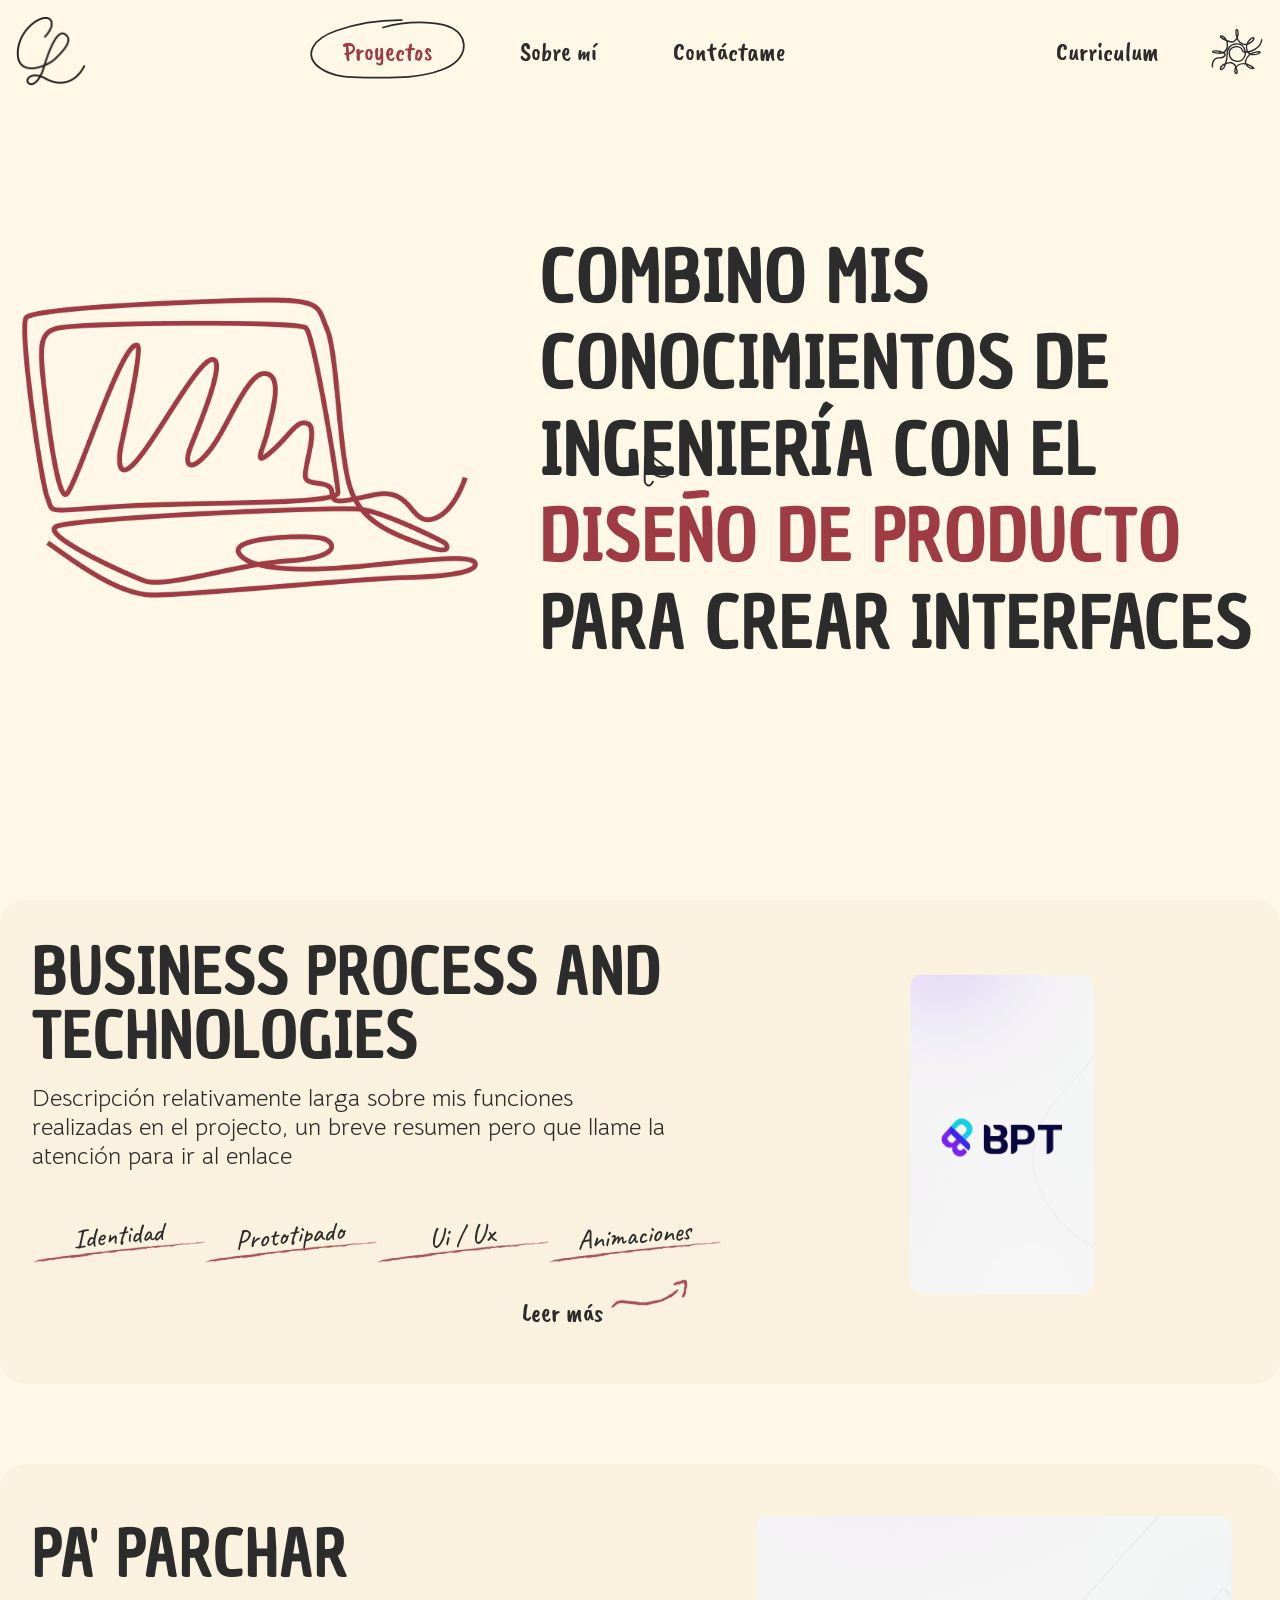
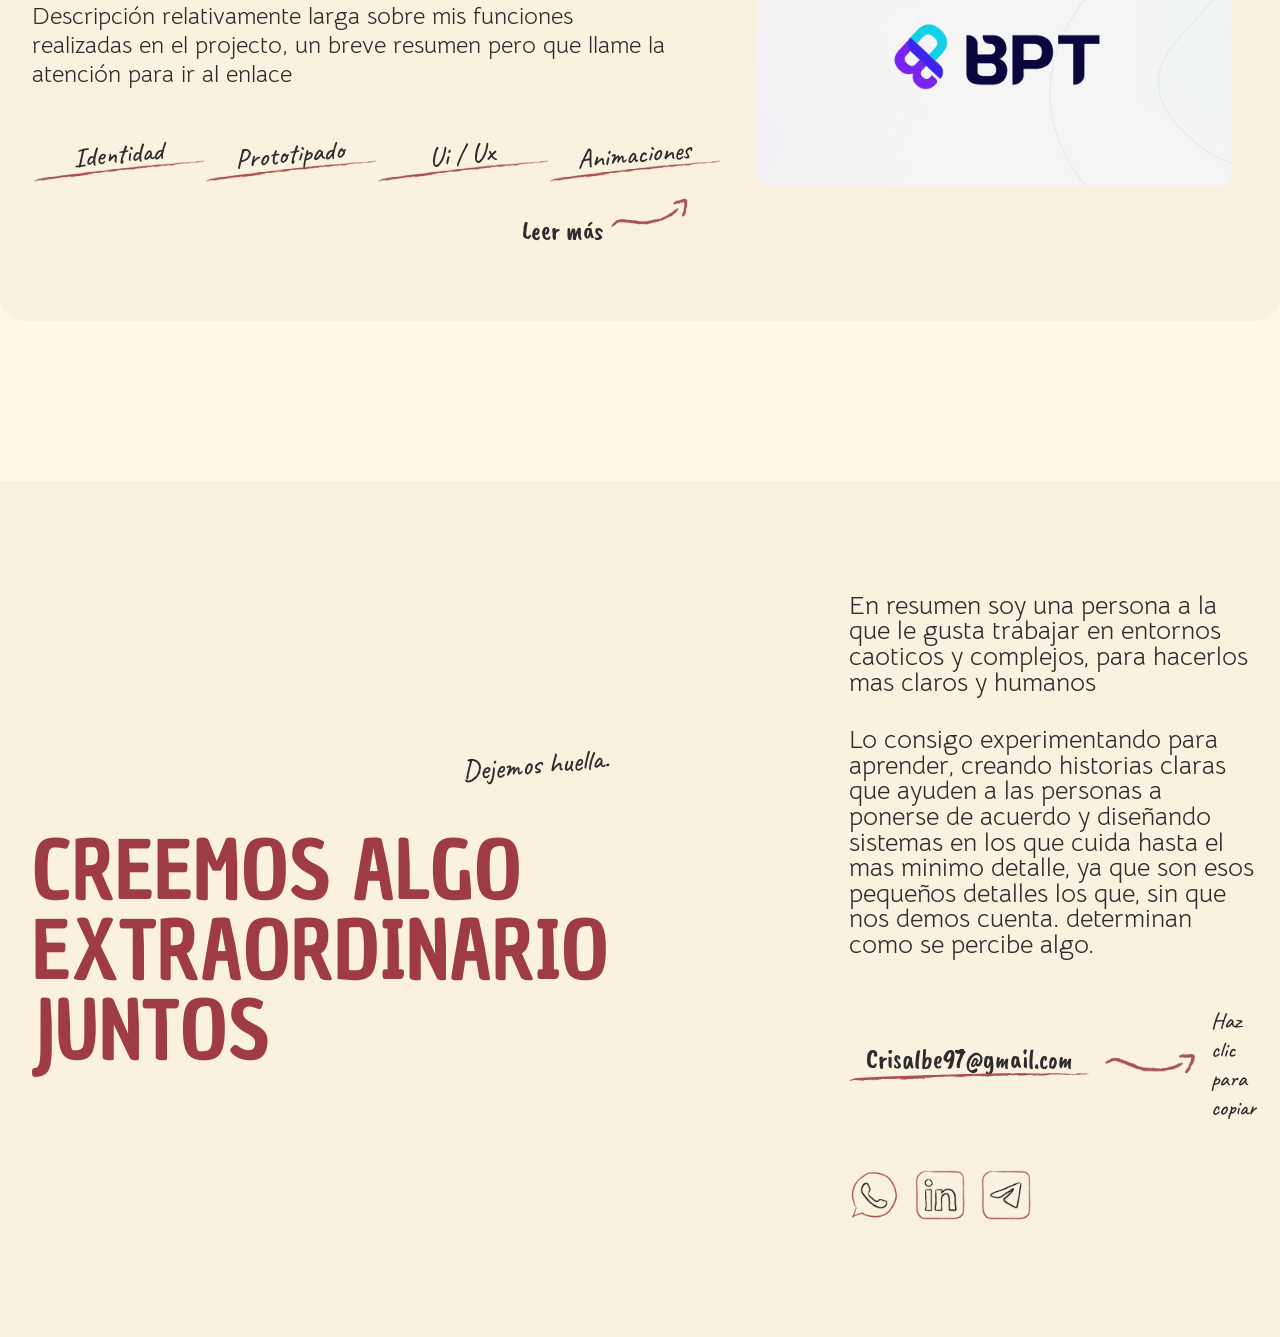
==== commit 2c2e34fe: "merge" ====
--- a/index.html
+++ b/index.html
@@ -14,76 +14,94 @@
     rel="stylesheet">
 </head>
 
-<body class="">
-
-  <header class="header">
-    <div class="header__container">
-
-      <img src="./assets/images/Logo.png" alt="Logo">
-
-      <nav>
-        <ul>
-
-          <li class="button__svg active">
-            <svg class="buttonStroke" version="1.1" xmlns="http://www.w3.org/2000/svg"
-              xmlns:xlink="http://www.w3.org/1999/xlink" x="0px" y="0px" viewBox="0 0 1311.1 505.9"
-              style="enable-background:new 0 0 1311.1 505.9;" xml:space="preserve">
-              <path class="buttonStroke--stroke" d="M776.4,10.1C590,7.7,403.3,37.3,226.9,97.2c-79.7,27.1-163.6,65.9-201.4,141.2c-10.7,21.4-17.2,45.4-15,69.2
+<body id="index">
+
+
+  <div id="cursor">
+    <svg viewBox="0 0 197.2 248.4">
+      <path id="cursor-path"
+        d="M72.4,179.4c3.5-7.3,4.3-15.6,2.4-23.5-9.1-38.3-11.5-78.2-7.2-117.4,1.4-12.5,4-25.9,15.2-33.1s13.6-4,19.3,0,6.3,10.9,6.3,17.1c0,33.4-.2,66.9-.8,100.3-5.5,3.1-10.6-5.1-10.9-11.4-.7-11.9,2.3-24,8.6-34.2,5.1-8.3,14.3-15.9,23.6-13.2,8.3,2.5,12.3,11.9,13.9,20.4,1.8,9.8,2,19.8.5,29.7s-2.4,4.4-4.8,4.4-4.5-3.5-4.7-6.4c-.9-11.9,5.9-25.8,17.8-27.2,10.1-1.2,19.3,7.3,22.5,17,3.7,11.2,1.2,23.6-.3,35.2s-3.2,6.3-6.6,6.6-5.7-2.9-6.4-6c-2.3-8.8.3-19.2,8.4-24.1s13.2-3.6,18.5.7,7.3,15.4,7.2,24.1c0,20,0,40.3-5.4,59.5-2,7.3-4.8,14.6-9.6,20.5-8.4,10.5-21.7,15.7-34.4,20.3-9.3,3.4-18.9,6.9-28.8,7.2-17.5.5-33.5-8.9-48.4-18-11.6-7-23.1-14.1-34.7-21.1-11.2-6.8-22.8-14-28.4-26.3s-3.5-13.5-1-20c6-15.6,23-12.5,34.5-4.3s88.8,76.6,56.3,85.8-43.3-18.8-43.3-18.8c-4-9.5-1.9-20.6,2.6-29.8s11.4-17.1,17.5-25.4c13.9-18.8,13.1-17.2,16.8-26.3s6-26,4.1-36-8.5-19.6-18.3-22.4c-5.3-1.6-12.3-.2-14.3,5-.7,1.7-.6,3.6-.5,5.5,1.2,21.6,15.2,42,34.8,50.9,20.9,9.5,56,8.5,71.9-7.4.9-.9,1.8-1.9,2.4-3,6-10-3.5-21-12.1-28.1-28.8-24-58.3-47.2-88.4-69.7-6.2-4.7-12.7-9.4-20.7-10.3s-7,0-10.1,1.6c-8.2,4.1-8.8,12.7-9,20.5-1.2,41-1.8,82-2,123.1,0,9.6,4.1,18.8,11.7,24.8s21.7,9.3,34.1-16.5Z" />
+    </svg>
+  </div>
+  <svg id="trail"></svg>
+
+    <header class="header">
+        <div class="header__container">
+
+            <img src="./assets/images/Logo.png" alt="Logo">
+
+            <nav>
+                <ul>
+
+                    <li class="button__svg active">
+                        <a href="./index.html">
+                            <svg class="buttonStroke" version="1.1" xmlns="http://www.w3.org/2000/svg"
+                                xmlns:xlink="http://www.w3.org/1999/xlink" x="0px" y="0px" viewBox="0 0 1311.1 505.9"
+                                style="enable-background:new 0 0 1311.1 505.9;" xml:space="preserve">
+                                <path class="buttonStroke--stroke" d="M776.4,10.1C590,7.7,403.3,37.3,226.9,97.2c-79.7,27.1-163.6,65.9-201.4,141.2c-10.7,21.4-17.2,45.4-15,69.2
                   c4,43.5,35.8,79.6,71.2,105.2c57.4,41.3,126.9,63,196.9,73.1c70,10.1,141,9.3,211.7,9.5c209.1,0.6,424.4,9.3,620.2-64
                   c49.2-18.4,97.4-42.5,134.3-79.8s61.3-89.7,55.4-141.8c-6.4-57-48.1-105.5-98.3-133.2c-50.2-27.7-108.3-37.3-165.5-42.5
                   c-140.3-12.7-283.1-0.7-418.6,37.8" />
-            </svg>
-            <a href="./index.html">Proyectos</a>
-          </li>
-
-          <li class="button__svg">
-            <svg class="buttonStroke" version="1.1" xmlns="http://www.w3.org/2000/svg"
-              xmlns:xlink="http://www.w3.org/1999/xlink" x="0px" y="0px" viewBox="0 0 1311.1 505.9"
-              style="enable-background:new 0 0 1311.1 505.9;" xml:space="preserve">
-              <path class="buttonStroke--stroke" d="M776.4,10.1C590,7.7,403.3,37.3,226.9,97.2c-79.7,27.1-163.6,65.9-201.4,141.2c-10.7,21.4-17.2,45.4-15,69.2
+                            </svg>
+                            <span>Proyectos</span>
+                        </a>
+                    </li>
+
+                    <li class="button__svg">
+                        <a href="./about.html">
+                            <svg class="buttonStroke" version="1.1" xmlns="http://www.w3.org/2000/svg"
+                                xmlns:xlink="http://www.w3.org/1999/xlink" x="0px" y="0px" viewBox="0 0 1311.1 505.9"
+                                style="enable-background:new 0 0 1311.1 505.9;" xml:space="preserve">
+                                <path class="buttonStroke--stroke" d="M776.4,10.1C590,7.7,403.3,37.3,226.9,97.2c-79.7,27.1-163.6,65.9-201.4,141.2c-10.7,21.4-17.2,45.4-15,69.2
                   c4,43.5,35.8,79.6,71.2,105.2c57.4,41.3,126.9,63,196.9,73.1c70,10.1,141,9.3,211.7,9.5c209.1,0.6,424.4,9.3,620.2-64
                   c49.2-18.4,97.4-42.5,134.3-79.8s61.3-89.7,55.4-141.8c-6.4-57-48.1-105.5-98.3-133.2c-50.2-27.7-108.3-37.3-165.5-42.5
                   c-140.3-12.7-283.1-0.7-418.6,37.8" />
-            </svg>
-            <a href="./about.html">Sobre mí</a>
-          </li>
-
-          <li class="button__svg">
-            <svg class="buttonStroke" version="1.1" xmlns="http://www.w3.org/2000/svg"
-              xmlns:xlink="http://www.w3.org/1999/xlink" x="0px" y="0px" viewBox="0 0 1311.1 505.9"
-              style="enable-background:new 0 0 1311.1 505.9;" xml:space="preserve">
-              <path class="buttonStroke--stroke" d="M776.4,10.1C590,7.7,403.3,37.3,226.9,97.2c-79.7,27.1-163.6,65.9-201.4,141.2c-10.7,21.4-17.2,45.4-15,69.2
+                            </svg>
+                            <span>Sobre mí</span>
+                        </a>
+                    </li>
+
+                    <li class="button__svg">
+                        <a href="./contact.html">
+                            <svg class="buttonStroke" version="1.1" xmlns="http://www.w3.org/2000/svg"
+                                xmlns:xlink="http://www.w3.org/1999/xlink" x="0px" y="0px" viewBox="0 0 1311.1 505.9"
+                                style="enable-background:new 0 0 1311.1 505.9;" xml:space="preserve">
+                                <path class="buttonStroke--stroke" d="M776.4,10.1C590,7.7,403.3,37.3,226.9,97.2c-79.7,27.1-163.6,65.9-201.4,141.2c-10.7,21.4-17.2,45.4-15,69.2
                   c4,43.5,35.8,79.6,71.2,105.2c57.4,41.3,126.9,63,196.9,73.1c70,10.1,141,9.3,211.7,9.5c209.1,0.6,424.4,9.3,620.2-64
                   c49.2-18.4,97.4-42.5,134.3-79.8s61.3-89.7,55.4-141.8c-6.4-57-48.1-105.5-98.3-133.2c-50.2-27.7-108.3-37.3-165.5-42.5
                   c-140.3-12.7-283.1-0.7-418.6,37.8" />
-            </svg>
-            <a href="./contact.html">Contáctame</a>
-          </li>
-        </ul>
-      </nav>
-
-      <div class="header__right">
-        <nav class="nav-buttons">
-          <ul>
-            <li class="button__svg button__svg--curriculum">
-              <svg class="buttonStroke" version="1.1" xmlns="http://www.w3.org/2000/svg"
-                xmlns:xlink="http://www.w3.org/1999/xlink" x="0px" y="0px" viewBox="0 0 1311.1 505.9"
-                style="enable-background:new 0 0 1311.1 505.9;" xml:space="preserve">
-                <path class="buttonStroke--stroke" d="M776.4,10.1C590,7.7,403.3,37.3,226.9,97.2c-79.7,27.1-163.6,65.9-201.4,141.2c-10.7,21.4-17.2,45.4-15,69.2
-                        c4,43.5,35.8,79.6,71.2,105.2c57.4,41.3,126.9,63,196.9,73.1c70,10.1,141,9.3,211.7,9.5c209.1,0.6,424.4,9.3,620.2-64
-                        c49.2-18.4,97.4-42.5,134.3-79.8s61.3-89.7,55.4-141.8c-6.4-57-48.1-105.5-98.3-133.2c-50.2-27.7-108.3-37.3-165.5-42.5
-                        c-140.3-12.7-283.1-0.7-418.6,37.8" />
-              </svg>
-              <a href="http://">Curriculum</a>
-            </li>
-          </ul>
-        </nav>
-
-        <svg class="lightDark" version="1.1" xmlns="http://www.w3.org/2000/svg"
-          xmlns:xlink="http://www.w3.org/1999/xlink" x="0px" y="0px" viewBox="0 0 1000 1000"
-          style="enable-background:new 0 0 1000 1000;" xml:space="preserve">
-
-          <path class="lightDark--stroke" d="M181.6,916.9C83,887.9,32.1,777.7,75.4,684.5c17.7-38,49-67.4,103.4-68.1c71.5-0.9,109-33.5,114.7-56.9
+                            </svg>
+                            <span>Contáctame</span>
+                        </a>
+                    </li>
+                </ul>
+            </nav>
+
+            <div class="header__right">
+                <nav class="nav-buttons">
+                    <ul>
+                        <li class="button__svg button__svg--curriculum">
+                            <a href="./index.html">
+                                <svg class="buttonStroke" version="1.1" xmlns="http://www.w3.org/2000/svg"
+                                    xmlns:xlink="http://www.w3.org/1999/xlink" x="0px" y="0px"
+                                    viewBox="0 0 1311.1 505.9" style="enable-background:new 0 0 1311.1 505.9;"
+                                    xml:space="preserve">
+                                    <path class="buttonStroke--stroke" d="M776.4,10.1C590,7.7,403.3,37.3,226.9,97.2c-79.7,27.1-163.6,65.9-201.4,141.2c-10.7,21.4-17.2,45.4-15,69.2
+                  c4,43.5,35.8,79.6,71.2,105.2c57.4,41.3,126.9,63,196.9,73.1c70,10.1,141,9.3,211.7,9.5c209.1,0.6,424.4,9.3,620.2-64
+                  c49.2-18.4,97.4-42.5,134.3-79.8s61.3-89.7,55.4-141.8c-6.4-57-48.1-105.5-98.3-133.2c-50.2-27.7-108.3-37.3-165.5-42.5
+                  c-140.3-12.7-283.1-0.7-418.6,37.8" />
+                                </svg>
+                                <span>Curriculum</span>
+                            </a>
+                        </li>
+                    </ul>
+                </nav>
+
+                <svg class="lightDark" version="1.1" xmlns="http://www.w3.org/2000/svg"
+                    xmlns:xlink="http://www.w3.org/1999/xlink" x="0px" y="0px" viewBox="0 0 1000 1000"
+                    style="enable-background:new 0 0 1000 1000;" xml:space="preserve">
+
+                    <path class="lightDark--stroke" d="M181.6,916.9C83,887.9,32.1,777.7,75.4,684.5c17.7-38,49-67.4,103.4-68.1c71.5-0.9,109-33.5,114.7-56.9
 	c5.8-23.8-41.9-41.9-94.5-59.7c-52.6-17.9-132.8-11.2-132.8,3.1s104.2,40.3,177.7,23C317.4,508.5,345,410,331.7,337.5
 	s-81.2-131.2-120.5-115.4s175.1,128.2,239.5,99.6c64.3-28.6,90.4-143,74.6-192c-15.8-49-40.9-36.8-34.2,30.6
 	c6.6,67.4,33.2,164.9,116.4,201.7s184.9-38.3,204.8-82.7c19.9-44.4-29.1-39.3-75.6,12.3s-68.4,134.8-41.4,204.8s138.9,71.5,194,44.4
@@ -99,11 +117,11 @@
 	c88.1-3.2,160.8,68.8,158.1,157c-1.5,48.5-5.7,106.4-15,171.4c-19.3,135.5-120.5,234.5-184.6,284.7c-31.3,24.6-70.4,37.3-110.2,35.9
 	C566.5,975,335.9,962.2,181.6,916.9z" />
 
-        </svg>
-
-      </div>
-    </div>
-  </header>
+                </svg>
+
+            </div>
+        </div>
+    </header>
 
   <main>
     <div class="container">
@@ -118,7 +136,7 @@
       </section>
 
       <section class="projects">
-        <div class="project" id="project">
+        <div class="project" data-id="1">
           <div class="project__izq">
 
             <div class="project__about">
@@ -147,23 +165,27 @@
                 </li>
               </ul>
               <div class="button__svg button__svg--arrow">
-                <svg class="buttonStroke" version="1.1" xmlns="http://www.w3.org/2000/svg"
-                  xmlns:xlink="http://www.w3.org/1999/xlink" x="0px" y="0px" viewBox="0 0 1311.1 505.9"
-                  style="enable-background:new 0 0 1311.1 505.9;" xml:space="preserve">
-                  <path class="buttonStroke--stroke" d="M776.4,10.1C590,7.7,403.3,37.3,226.9,97.2c-79.7,27.1-163.6,65.9-201.4,141.2c-10.7,21.4-17.2,45.4-15,69.2
-                      c4,43.5,35.8,79.6,71.2,105.2c57.4,41.3,126.9,63,196.9,73.1c70,10.1,141,9.3,211.7,9.5c209.1,0.6,424.4,9.3,620.2-64
-                      c49.2-18.4,97.4-42.5,134.3-79.8s61.3-89.7,55.4-141.8c-6.4-57-48.1-105.5-98.3-133.2c-50.2-27.7-108.3-37.3-165.5-42.5
-                      c-140.3-12.7-283.1-0.7-418.6,37.8" />
-                </svg>
-                <a href="#">Leer más</a>
-                <img src="./assets/images/flecha.png" alt="Flecha a la derecha">
+                <a href="./paparchar.html" class="btnProject">
+                  <svg class="buttonStroke" version="1.1" xmlns="http://www.w3.org/2000/svg"
+                    xmlns:xlink="http://www.w3.org/1999/xlink" x="0px" y="0px" viewBox="0 0 1311.1 505.9"
+                    style="enable-background:new 0 0 1311.1 505.9;" xml:space="preserve">
+                    <path class="buttonStroke--stroke" d="M776.4,10.1C590,7.7,403.3,37.3,226.9,97.2c-79.7,27.1-163.6,65.9-201.4,141.2c-10.7,21.4-17.2,45.4-15,69.2
+                        c4,43.5,35.8,79.6,71.2,105.2c57.4,41.3,126.9,63,196.9,73.1c70,10.1,141,9.3,211.7,9.5c209.1,0.6,424.4,9.3,620.2-64
+                        c49.2-18.4,97.4-42.5,134.3-79.8s61.3-89.7,55.4-141.8c-6.4-57-48.1-105.5-98.3-133.2c-50.2-27.7-108.3-37.3-165.5-42.5
+                        c-140.3-12.7-283.1-0.7-418.6,37.8" />
+                  </svg>
+                  <span>Leer más</span>
+                  <img src="./assets/images/flecha.png" alt="Flecha a la derecha">
+                </a>
               </div>
             </div>
 
           </div>
 
           <div class="project__der mobile">
-            <img src="./assets/images/phoneProyect.png" alt="">
+            <div class="project__img" id="prueba_2">
+              <img src="./assets/images/imgProject.png" alt="">
+            </div>
             <svg class="phonePortfolio" xmlns="http://www.w3.org/2000/svg" version="1.1" viewBox="0 0 1104.8 808.5">
               <!-- Generator: Adobe Illustrator 29.8.5, SVG Export Plug-In . SVG Version: 2.1.1 Build 2)  -->
               <path class="phonePortfolio--stroke"
@@ -172,7 +194,7 @@
           </div>
         </div>
 
-        <div class="project" id="project">
+        <div class="project" data-id="2">
           <div class="project__izq">
 
             <div class="project__about">
@@ -201,23 +223,27 @@
                 </li>
               </ul>
               <div class="button__svg button__svg--arrow">
-                <svg class="buttonStroke" version="1.1" xmlns="http://www.w3.org/2000/svg"
-                  xmlns:xlink="http://www.w3.org/1999/xlink" x="0px" y="0px" viewBox="0 0 1311.1 505.9"
-                  style="enable-background:new 0 0 1311.1 505.9;" xml:space="preserve">
-                  <path class="buttonStroke--stroke" d="M776.4,10.1C590,7.7,403.3,37.3,226.9,97.2c-79.7,27.1-163.6,65.9-201.4,141.2c-10.7,21.4-17.2,45.4-15,69.2
-                      c4,43.5,35.8,79.6,71.2,105.2c57.4,41.3,126.9,63,196.9,73.1c70,10.1,141,9.3,211.7,9.5c209.1,0.6,424.4,9.3,620.2-64
-                      c49.2-18.4,97.4-42.5,134.3-79.8s61.3-89.7,55.4-141.8c-6.4-57-48.1-105.5-98.3-133.2c-50.2-27.7-108.3-37.3-165.5-42.5
-                      c-140.3-12.7-283.1-0.7-418.6,37.8" />
-                </svg>
-                <a href="#">Leer más</a>
-                <img src="./assets/images/flecha.png" alt="Flecha a la derecha">
+                <a href="#" class="btnProject">
+                  <svg class="buttonStroke" version="1.1" xmlns="http://www.w3.org/2000/svg"
+                    xmlns:xlink="http://www.w3.org/1999/xlink" x="0px" y="0px" viewBox="0 0 1311.1 505.9"
+                    style="enable-background:new 0 0 1311.1 505.9;" xml:space="preserve">
+                    <path class="buttonStroke--stroke" d="M776.4,10.1C590,7.7,403.3,37.3,226.9,97.2c-79.7,27.1-163.6,65.9-201.4,141.2c-10.7,21.4-17.2,45.4-15,69.2
+                        c4,43.5,35.8,79.6,71.2,105.2c57.4,41.3,126.9,63,196.9,73.1c70,10.1,141,9.3,211.7,9.5c209.1,0.6,424.4,9.3,620.2-64
+                        c49.2-18.4,97.4-42.5,134.3-79.8s61.3-89.7,55.4-141.8c-6.4-57-48.1-105.5-98.3-133.2c-50.2-27.7-108.3-37.3-165.5-42.5
+                        c-140.3-12.7-283.1-0.7-418.6,37.8" />
+                  </svg>
+                  <span>Leer más</span>
+                  <img src="./assets/images/flecha.png" alt="Flecha a la derecha">
+                </a>
               </div>
             </div>
 
           </div>
 
           <div class="project__der desktop">
-            <img src="./assets/images/pcportfolio.png" alt="">
+            <div class="project__img">
+              <img src="./assets/images/imgProject.png" alt="">
+            </div>
             <svg class="desktopPortfolio" xmlns="http://www.w3.org/2000/svg" version="1.1" viewBox="0 0 1104.8 808.5">
               <path class="desktopPortfolio--stroke"
                 d="M36.9,802.4s24.5,8.9,96-18.1c71.5-27.1,111.8,1,172.6,9.7,60.8,8.7,164.9,17.7,273.2,8.8,108.3-8.8,244.3-10.4,236.1-26.2s-179.9-11.2-272.9-12.3c-92.9-1-150.7-24.3-181.9-28.3-31.1-4.1-51.6,12.5-27.1,26.7,24.5,14.2,61.3,3,60.3-20.5s-3.8-46.2,6.1-53.6c12-8.9,85.5-19.7,110-27.8,10.2-3.6,8.7-9.7-26.6-11.2-35.2-1.5-188.6,0-301.4,4.6-112.9,4.6-159.6,1.5-162.7-36.3-3.1-37.8-10.2-311.1-12.3-376.5C4.5,176-1,41.2,4.1,28.3,9.2,15.3,18.2,8.5,63.5,6.5c45.3-2,625.2-8.9,878.7,0,100.3,5.1,144-10.2,152.5,64.9,8.4,75.1,10,449.6,6.1,496.3-3.8,46.7,12.3,82.6-71.2,83.4-83.5.8-290.3,11.5-331.7-6.1-41.4-17.6-82.7-35.6-108.8-35.6s-36,20.7-19.1,34.5c13.1,10.8,41.4-20.9,9.8-41.4-41.3-26.8-203.3-4.1-277.6-7.1-74.3-3.1-205.6,5.4-224-19.9-18.4-25.3-23.7-98.8-23.7-235.1s-10.7-260.4,13.8-280.3c24.5-19.9,274.6-22.2,479.9-22.2s483.4-19.1,493.4,43.7c10,62.8,6.9,356.4,6.1,392.3-.8,35.9,16.1,101.7-46.2,102.8-62.3,1-313.2-6.4-341.8,21.2-28.6,27.6-5.6,139.3,68.9,133.1,74.6-6.1,151.1-9.7,210.4,38.3,43.2,35,106.9,26,157.7,15.4" />
@@ -284,6 +310,7 @@
   </footer>
 
   <script src="./assets/js/script.js"></script>
+  <script src="./assets/js/cursor.js"></script>
   <script src="./assets/js/animationButtonStroke.js"></script>
   <script src="./assets/js/themeControl.js"></script>
 </body>
--- a/assets/css/style.css
+++ b/assets/css/style.css
@@ -31,17 +31,15 @@
   right: 0;
   z-index: 100;
   padding: 1rem 1rem;
-  -webkit-transition: -webkit-transform 0.5s ease-in-out;
-  transition: -webkit-transform 0.5s ease-in-out;
-  transition: transform 0.5s ease-in-out;
-  transition:
-    transform 0.5s ease-in-out,
-    -webkit-transform 0.5s ease-in-out;
+  -webkit-transition: -webkit-transform .5s ease-in-out;
+  transition: -webkit-transform .5s ease-in-out;
+  transition: transform .5s ease-in-out;
+  transition: transform .5s ease-in-out, -webkit-transform .5s ease-in-out;
 }
 
 header.header--hidden {
   -webkit-transform: translateY(-100%);
-  transform: translateY(-100%);
+          transform: translateY(-100%);
 }
 
 header .header__container {
@@ -52,18 +50,18 @@
   display: -ms-flexbox;
   display: flex;
   -webkit-box-pack: justify;
-  -ms-flex-pack: justify;
-  justify-content: space-between;
+      -ms-flex-pack: justify;
+          justify-content: space-between;
   -webkit-box-align: center;
-  -ms-flex-align: center;
-  align-items: center;
+      -ms-flex-align: center;
+          align-items: center;
 }
 
 header .header__container img {
   width: 70px;
   height: auto;
   -o-object-fit: contain;
-  object-fit: contain;
+     object-fit: contain;
 }
 
 header .header__container nav ul {
@@ -71,8 +69,8 @@
   display: -ms-flexbox;
   display: flex;
   -webkit-box-align: center;
-  -ms-flex-align: center;
-  align-items: center;
+      -ms-flex-align: center;
+          align-items: center;
   gap: 1rem;
 }
 
@@ -81,17 +79,13 @@
   display: -ms-flexbox;
   display: flex;
   -webkit-box-align: center;
-  -ms-flex-align: center;
-  align-items: center;
+      -ms-flex-align: center;
+          align-items: center;
   gap: 1.5rem;
 }
 
-header .header__container .header__right .lightDark {
-  cursor: pointer;
-}
-
 header .header__container .header__right .lightDark:hover .lightDark--stroke {
-  stroke: #9e3b43;
+  stroke: #9E3B43;
   stroke-dashoffset: 6320;
   stroke-dasharray: 6575;
 }
@@ -102,7 +96,7 @@
 
 .buttonStroke--stroke {
   fill: transparent;
-  stroke: #2c2c2c;
+  stroke: #2C2C2C;
   stroke-width: 15;
   stroke-linecap: round;
   stroke-dashoffset: 3200;
@@ -115,7 +109,7 @@
   0% {
     stroke-dashoffset: 3200;
     -webkit-animation-timing-function: cubic-bezier(0.63, 0, 0.34, 1);
-    animation-timing-function: cubic-bezier(0.63, 0, 0.34, 1);
+            animation-timing-function: cubic-bezier(0.63, 0, 0.34, 1);
   }
   100% {
     stroke-dashoffset: 0;
@@ -126,7 +120,7 @@
   0% {
     stroke-dashoffset: 3200;
     -webkit-animation-timing-function: cubic-bezier(0.63, 0, 0.34, 1);
-    animation-timing-function: cubic-bezier(0.63, 0, 0.34, 1);
+            animation-timing-function: cubic-bezier(0.63, 0, 0.34, 1);
   }
   100% {
     stroke-dashoffset: 0;
@@ -137,7 +131,7 @@
   0% {
     stroke-dashoffset: 0;
     -webkit-animation-timing-function: cubic-bezier(0.63, 0, 0.34, 1);
-    animation-timing-function: cubic-bezier(0.63, 0, 0.34, 1);
+            animation-timing-function: cubic-bezier(0.63, 0, 0.34, 1);
   }
   100% {
     stroke-dashoffset: -3200;
@@ -148,7 +142,7 @@
   0% {
     stroke-dashoffset: 0;
     -webkit-animation-timing-function: cubic-bezier(0.63, 0, 0.34, 1);
-    animation-timing-function: cubic-bezier(0.63, 0, 0.34, 1);
+            animation-timing-function: cubic-bezier(0.63, 0, 0.34, 1);
   }
   100% {
     stroke-dashoffset: -3200;
@@ -161,7 +155,7 @@
 
 .lightDark--stroke {
   fill: transparent;
-  stroke: #2c2c2c;
+  stroke: #2C2C2C;
   stroke-width: 25;
   stroke-linecap: round;
   stroke-dashoffset: -190;
@@ -176,13 +170,13 @@
 
 .phonePortfolio .phonePortfolio--stroke {
   fill: transparent;
-  stroke: #9e3b43;
+  stroke: #9E3B43;
   stroke-width: 4;
   stroke-linecap: round;
   stroke-dashoffset: -6425;
   stroke-dasharray: 6425;
   -webkit-animation: drawPhoneOut 2s cubic-bezier(0.63, 0, 0.34, 1) forwards;
-  animation: drawPhoneOut 2s cubic-bezier(0.63, 0, 0.34, 1) forwards;
+          animation: drawPhoneOut 2s cubic-bezier(0.63, 0, 0.34, 1) forwards;
 }
 
 @-webkit-keyframes drawPhoneIn {
@@ -227,13 +221,13 @@
 
 .desktopPortfolio .desktopPortfolio--stroke {
   fill: transparent;
-  stroke: #9e3b43;
+  stroke: #9E3B43;
   stroke-width: 4;
   stroke-linecap: round;
   stroke-dashoffset: -8450;
   stroke-dasharray: 8450;
   -webkit-animation: drawDesktopOut 2s cubic-bezier(0.63, 0, 0.34, 1) forwards;
-  animation: drawDesktopOut 2s cubic-bezier(0.63, 0, 0.34, 1) forwards;
+          animation: drawDesktopOut 2s cubic-bezier(0.63, 0, 0.34, 1) forwards;
 }
 
 @-webkit-keyframes drawDesktopIn {
@@ -273,25 +267,25 @@
 }
 
 .button__svg--hover:hover .buttonStroke--stroke {
-  -webkit-animation: drawLineIn 0.4s linear forwards;
-  animation: drawLineIn 0.4s linear forwards;
-}
-
-.button__svg--hover:hover a {
-  color: #9e3b43;
-}
-
-.button__svg--hover:hover.button__svg--curriculum a {
-  color: #fff8e7;
+  -webkit-animation: drawLineIn .4s linear forwards;
+          animation: drawLineIn .4s linear forwards;
+}
+
+.button__svg--hover:hover span {
+  color: #9E3B43;
+}
+
+.button__svg--hover:hover.button__svg--curriculum span {
+  color: #FFF8E7;
 }
 
 .button__svg--hover:hover.button__svg--curriculum .buttonStroke--stroke {
-  fill: #9e3b43;
+  fill: #9E3B43;
 }
 
 .button__svg--hover:not(:hover) .buttonStroke--stroke {
-  -webkit-animation: drawLineOut 0.4s linear forwards;
-  animation: drawLineOut 0.4s linear forwards;
+  -webkit-animation: drawLineOut .4s linear forwards;
+          animation: drawLineOut .4s linear forwards;
 }
 
 .button__svg {
@@ -301,7 +295,7 @@
   place-items: center;
 }
 
-.button__svg a {
+.button__svg span {
   width: -webkit-max-content;
   width: -moz-max-content;
   width: max-content;
@@ -311,17 +305,17 @@
   font-family: caveatBrush;
   font-size: 1.6rem;
   -webkit-transform: translate(-50%, -50%);
-  transform: translate(-50%, -50%);
-  -webkit-transition: color 0.3s ease-in-out;
-  transition: color 0.3s ease-in-out;
+          transform: translate(-50%, -50%);
+  -webkit-transition: color .3s ease-in-out;
+  transition: color .3s ease-in-out;
 }
 
 .button__svg.active {
   pointer-events: none;
 }
 
-.button__svg.active a {
-  color: #9e3b43;
+.button__svg.active span {
+  color: #9E3B43;
 }
 
 .button__svg.active .buttonStroke--stroke {
@@ -339,7 +333,7 @@
   right: -50px;
   top: 10px;
   -webkit-transform: rotate(-15deg);
-  transform: rotate(-15deg);
+          transform: rotate(-15deg);
 }
 
 .itemUnderlined {
@@ -348,13 +342,13 @@
   display: flex;
   -webkit-box-orient: vertical;
   -webkit-box-direction: normal;
-  -ms-flex-direction: column;
-  flex-direction: column;
+      -ms-flex-direction: column;
+          flex-direction: column;
   -webkit-box-align: center;
-  -ms-flex-align: center;
-  align-items: center;
+      -ms-flex-align: center;
+          align-items: center;
   -webkit-transform: rotate(-5deg);
-  transform: rotate(-5deg);
+          transform: rotate(-5deg);
 }
 
 .itemUnderlined span {
@@ -373,17 +367,13 @@
   padding: 7rem 2rem;
 }
 
-footer.dark{
-  background-color:  #960000;
-}
-
 footer .container {
   display: -webkit-box;
   display: -ms-flexbox;
   display: flex;
   -webkit-box-align: center;
-  -ms-flex-align: center;
-  align-items: center;
+      -ms-flex-align: center;
+          align-items: center;
   gap: 15rem;
 }
 
@@ -392,19 +382,19 @@
   display: -ms-flexbox;
   display: flex;
   -webkit-box-align: end;
-  -ms-flex-align: end;
-  align-items: end;
-  -webkit-box-orient: vertical;
-  -webkit-box-direction: normal;
-  -ms-flex-direction: column;
-  flex-direction: column;
+      -ms-flex-align: end;
+          align-items: end;
+  -webkit-box-orient: vertical;
+  -webkit-box-direction: normal;
+      -ms-flex-direction: column;
+          flex-direction: column;
   gap: 3rem;
 }
 
 footer .container .footer__izq .footer__print {
   position: relative;
   -webkit-transform: rotate(-5deg);
-  transform: rotate(-5deg);
+          transform: rotate(-5deg);
 }
 
 footer .container .footer__izq .footer__print .footer__fingerPrint {
@@ -417,9 +407,9 @@
   background-repeat: no-repeat;
   background-position: center;
   -webkit-animation: fingerprint 0.5s steps(1) infinite;
-  animation: fingerprint 0.5s steps(1) infinite;
+          animation: fingerprint 0.5s steps(1) infinite;
   -webkit-transform: rotate(-25deg);
-  transform: rotate(-25deg);
+          transform: rotate(-25deg);
 }
 
 @-webkit-keyframes fingerprint {
@@ -462,7 +452,7 @@
 footer .container .footer__izq h2 {
   font-size: 5rem;
   line-height: 1;
-  color: #9e3b43;
+  color: #9E3B43;
 }
 
 footer .container .footer__der {
@@ -471,8 +461,8 @@
   display: flex;
   -webkit-box-orient: vertical;
   -webkit-box-direction: normal;
-  -ms-flex-direction: column;
-  flex-direction: column;
+      -ms-flex-direction: column;
+          flex-direction: column;
   gap: 3rem;
 }
 
@@ -482,8 +472,8 @@
   display: flex;
   -webkit-box-orient: vertical;
   -webkit-box-direction: normal;
-  -ms-flex-direction: column;
-  flex-direction: column;
+      -ms-flex-direction: column;
+          flex-direction: column;
   gap: 2rem;
 }
 
@@ -496,8 +486,8 @@
   display: -ms-flexbox;
   display: flex;
   -webkit-box-align: center;
-  -ms-flex-align: center;
-  align-items: center;
+      -ms-flex-align: center;
+          align-items: center;
   gap: 1rem;
 }
 
@@ -518,7 +508,7 @@
 
 footer .container .footer__der .footer__cta .arrowImg {
   -o-object-fit: contain;
-  object-fit: contain;
+     object-fit: contain;
   width: 90px;
   height: auto;
 }
@@ -539,26 +529,21 @@
   width: 50px;
 }
 
-footer .container .footer__der .footer__social .wpp,
-footer .container .footer__der .footer__social .linkedin,
-footer .container .footer__der .footer__social .telegram {
+footer .container .footer__der .footer__social .wpp, footer .container .footer__der .footer__social .linkedin, footer .container .footer__der .footer__social .telegram {
   position: relative;
 }
 
-footer .container .footer__der .footer__social .wpp:hover img:first-child,
-footer .container .footer__der .footer__social .linkedin:hover img:first-child,
-footer .container .footer__der .footer__social .telegram:hover img:first-child {
+footer .container .footer__der .footer__social .wpp:hover img:first-child, footer .container .footer__der .footer__social .linkedin:hover img:first-child, footer .container .footer__der .footer__social .telegram:hover img:first-child {
   opacity: 1;
 }
 
-footer .container .footer__der .footer__social .wpp img:first-child,
-footer .container .footer__der .footer__social .linkedin img:first-child,
-footer .container .footer__der .footer__social .telegram img:first-child {
+footer .container .footer__der .footer__social .wpp img:first-child, footer .container .footer__der .footer__social .linkedin img:first-child, footer .container .footer__der .footer__social .telegram img:first-child {
   position: absolute;
   top: 0;
   left: 0;
   opacity: 0;
   -webkit-transform: translateY(-50%, -50%);
+<<<<<<< HEAD
   transform: translateY(-50%, -50%);
   -webkit-transition: opacity 0.2s ease;
   transition: opacity 0.2s ease;
@@ -658,6 +643,11 @@
 .contact__social .email:hover img:first-child,
 .contact__social .telegram:hover img:first-child {
   opacity: 1;
+=======
+          transform: translateY(-50%, -50%);
+  -webkit-transition: opacity .2s ease;
+  transition: opacity .2s ease;
+>>>>>>> c6cf9aac8862964044517116c996f09594e56a37
 }
 
 .hero {
@@ -666,8 +656,8 @@
   display: -ms-flexbox;
   display: flex;
   -webkit-box-align: center;
-  -ms-flex-align: center;
-  align-items: center;
+      -ms-flex-align: center;
+          align-items: center;
   gap: 2.5rem;
 }
 
@@ -678,7 +668,7 @@
 }
 
 .hero h1 span {
-  color: #9e3b43;
+  color: #9E3B43;
 }
 
 .hero img {
@@ -686,26 +676,53 @@
 }
 
 .projects {
-  display: -webkit-box;
-  display: -ms-flexbox;
-  display: flex;
-  -webkit-box-orient: vertical;
-  -webkit-box-direction: normal;
-  -ms-flex-direction: column;
-  flex-direction: column;
+  position: relative;
+  display: -webkit-box;
+  display: -ms-flexbox;
+  display: flex;
+  -webkit-box-orient: vertical;
+  -webkit-box-direction: normal;
+      -ms-flex-direction: column;
+          flex-direction: column;
   gap: 5rem;
 }
 
+.projects .project__next {
+  position: absolute;
+  right: 0;
+  top: -8rem;
+  display: -webkit-box;
+  display: -ms-flexbox;
+  display: flex;
+  -webkit-box-orient: vertical;
+  -webkit-box-direction: normal;
+      -ms-flex-direction: column;
+          flex-direction: column;
+  gap: 1.8rem;
+  rotate: 15deg;
+}
+
+.projects .project__next span {
+  font-family: caveat;
+  font-size: 2.4rem;
+}
+
+.projects .project__next img {
+  display: block;
+  rotate: 145deg;
+  width: 100px;
+}
+
 .projects .project {
   display: -webkit-box;
   display: -ms-flexbox;
   display: flex;
   -webkit-box-align: center;
-  -ms-flex-align: center;
-  align-items: center;
+      -ms-flex-align: center;
+          align-items: center;
   -webkit-box-pack: space-evenly;
-  -ms-flex-pack: space-evenly;
-  justify-content: space-evenly;
+      -ms-flex-pack: space-evenly;
+          justify-content: space-evenly;
   background-color: #faf2de;
   padding: 2.5rem 2rem;
   border-radius: 1.5rem;
@@ -713,22 +730,22 @@
 
 .projects .project.out .phonePortfolio--stroke {
   -webkit-animation: drawPhoneOut 2s cubic-bezier(0.63, 0, 0.34, 1) forwards;
-  animation: drawPhoneOut 2s cubic-bezier(0.63, 0, 0.34, 1) forwards;
+          animation: drawPhoneOut 2s cubic-bezier(0.63, 0, 0.34, 1) forwards;
 }
 
 .projects .project.out .desktopPortfolio--stroke {
   -webkit-animation: drawDesktopOut 2s cubic-bezier(0.63, 0, 0.34, 1) forwards;
-  animation: drawDesktopOut 2s cubic-bezier(0.63, 0, 0.34, 1) forwards;
+          animation: drawDesktopOut 2s cubic-bezier(0.63, 0, 0.34, 1) forwards;
 }
 
 .projects .project.visible .phonePortfolio--stroke {
   -webkit-animation: drawPhoneIn 2s cubic-bezier(0.63, 0, 0.34, 1) forwards;
-  animation: drawPhoneIn 2s cubic-bezier(0.63, 0, 0.34, 1) forwards;
+          animation: drawPhoneIn 2s cubic-bezier(0.63, 0, 0.34, 1) forwards;
 }
 
 .projects .project.visible .desktopPortfolio--stroke {
   -webkit-animation: drawDesktopIn 2s cubic-bezier(0.63, 0, 0.34, 1) forwards;
-  animation: drawDesktopIn 2s cubic-bezier(0.63, 0, 0.34, 1) forwards;
+          animation: drawDesktopIn 2s cubic-bezier(0.63, 0, 0.34, 1) forwards;
 }
 
 .projects .project .project__izq {
@@ -737,8 +754,8 @@
   display: flex;
   -webkit-box-orient: vertical;
   -webkit-box-direction: normal;
-  -ms-flex-direction: column;
-  flex-direction: column;
+      -ms-flex-direction: column;
+          flex-direction: column;
   gap: 3rem;
 }
 
@@ -748,8 +765,8 @@
   display: flex;
   -webkit-box-orient: vertical;
   -webkit-box-direction: normal;
-  -ms-flex-direction: column;
-  flex-direction: column;
+      -ms-flex-direction: column;
+          flex-direction: column;
   gap: 1rem;
 }
 
@@ -771,8 +788,8 @@
   display: flex;
   -webkit-box-orient: vertical;
   -webkit-box-direction: normal;
-  -ms-flex-direction: column;
-  flex-direction: column;
+      -ms-flex-direction: column;
+          flex-direction: column;
   gap: 1.5rem;
 }
 
@@ -781,8 +798,8 @@
   display: -ms-flexbox;
   display: flex;
   -webkit-box-align: center;
-  -ms-flex-align: center;
-  align-items: center;
+      -ms-flex-align: center;
+          align-items: center;
 }
 
 .projects .project .project__izq .project__itemsCta .button__svg {
@@ -796,11 +813,18 @@
   position: relative;
 }
 
-.projects .project .project__der img {
+.projects .project .project__der .project__img {
   position: absolute;
   z-index: 1;
+  overflow: hidden;
+  border-radius: 12px;
   -webkit-transform: translate(-50%, -50%);
-  transform: translate(-50%, -50%);
+          transform: translate(-50%, -50%);
+}
+
+.projects .project .project__der .project__img img {
+  -o-object-fit: contain;
+     object-fit: contain;
 }
 
 .projects .project .project__der .phonePortfolio,
@@ -809,16 +833,29 @@
   z-index: 10;
 }
 
-.projects .project .project__der.mobile img {
-  top: 50%;
-  left: 51.3%;
+.projects .project .project__der.mobile .project__img {
   width: 183px;
-}
-
-.projects .project .project__der.desktop img {
+  height: 320px;
+  top: 48%;
+  left: 51.6%;
+}
+
+.projects .project .project__der.mobile .project__img img {
+  margin-left: -244px;
+  width: 670px;
+}
+
+.projects .project .project__der.desktop .project__img {
   top: 39%;
   left: 50%;
-  width: 485px;
+  width: 475px;
+  height: 270px;
+}
+
+.projects .project .project__der.desktop .project__img img {
+  margin-left: -330px;
+  margin-top: -137px;
+  width: 1140px;
 }
 
 .containerAbout .animationScroll {
@@ -841,14 +878,14 @@
   display: flex;
   -webkit-box-orient: vertical;
   -webkit-box-direction: normal;
-  -ms-flex-direction: column;
-  flex-direction: column;
+      -ms-flex-direction: column;
+          flex-direction: column;
   gap: 5rem;
 }
 
 .containerAbout .sections .section .section__msg {
   -webkit-transform: rotate(-12deg);
-  transform: rotate(-12deg);
+          transform: rotate(-12deg);
   margin-bottom: 8rem;
 }
 
@@ -896,7 +933,7 @@
 .containerAbout .sections .section .divider {
   width: 100%;
   height: 1px;
-  background-color: #aaaaaa;
+  background-color: #AAAAAA;
 }
 
 .containerAbout .sections .section .section__container {
@@ -908,8 +945,8 @@
   display: flex;
   -webkit-box-orient: vertical;
   -webkit-box-direction: normal;
-  -ms-flex-direction: column;
-  flex-direction: column;
+      -ms-flex-direction: column;
+          flex-direction: column;
   gap: 8rem;
 }
 
@@ -920,11 +957,11 @@
   display: flex;
   -webkit-box-orient: vertical;
   -webkit-box-direction: normal;
-  -ms-flex-direction: column;
-  flex-direction: column;
+      -ms-flex-direction: column;
+          flex-direction: column;
   -webkit-box-pack: center;
-  -ms-flex-pack: center;
-  justify-content: center;
+      -ms-flex-pack: center;
+          justify-content: center;
   gap: 3rem;
 }
 
@@ -939,15 +976,9 @@
   line-height: 1.2;
 }
 
-.containerContact .contactInfo .section-title h1 {
-  font-size: 4rem;
-  line-height: 1.1;
-  font-weight: 700;
-}
-
 .containerAbout .sections .section.about .about__typing h2:last-child {
-  -webkit-animation: flicker 0.7s infinite;
-  animation: flicker 0.7s infinite;
+  -webkit-animation: flicker .7s infinite;
+          animation: flicker .7s infinite;
 }
 
 @-webkit-keyframes flicker {
@@ -974,327 +1005,359 @@
   display: flex;
   -webkit-box-orient: vertical;
   -webkit-box-direction: normal;
-  -ms-flex-direction: column;
-  flex-direction: column;
+      -ms-flex-direction: column;
+          flex-direction: column;
   gap: 5rem;
 }
 
-.containerAbout
-  .sections
-  .section.methods
-  .section__container
-  .methods__method {
-  display: -webkit-box;
-  display: -ms-flexbox;
-  display: flex;
-  -webkit-box-orient: vertical;
-  -webkit-box-direction: normal;
-  -ms-flex-direction: column;
-  flex-direction: column;
+.containerAbout .sections .section.methods .section__container .methods__method {
+  display: -webkit-box;
+  display: -ms-flexbox;
+  display: flex;
+  -webkit-box-orient: vertical;
+  -webkit-box-direction: normal;
+      -ms-flex-direction: column;
+          flex-direction: column;
   gap: 3rem;
 }
 
-.containerAbout
-  .sections
-  .section.methods
-  .section__container
-  .methods__method
-  .methods__info {
-  display: -webkit-box;
-  display: -ms-flexbox;
-  display: flex;
-  -webkit-box-orient: vertical;
-  -webkit-box-direction: normal;
-  -ms-flex-direction: column;
-  flex-direction: column;
+.containerAbout .sections .section.methods .section__container .methods__method .methods__info {
+  display: -webkit-box;
+  display: -ms-flexbox;
+  display: flex;
+  -webkit-box-orient: vertical;
+  -webkit-box-direction: normal;
+      -ms-flex-direction: column;
+          flex-direction: column;
   gap: 2rem;
 }
 
-.containerAbout
-  .sections
-  .section.methods
-  .section__container
-  .methods__method.strategy
-  .section__title
-  .section__msg {
+.containerAbout .sections .section.methods .section__container .methods__method.strategy .section__title .section__msg {
   top: -1rem;
 }
 
-.containerAbout
-  .sections
-  .section.methods
-  .section__container
-  .methods__method.strategy
-  .section__title
-  .section__msg
-  p:last-child {
+.containerAbout .sections .section.methods .section__container .methods__method.strategy .section__title .section__msg p:last-child {
   margin-left: 2.5rem;
 }
 
-.containerAbout
-  .sections
-  .section.methods
-  .section__container
-  .methods__method.design
-  .section__title
-  .section__msg,
-.containerAbout
-  .sections
-  .section.methods
-  .section__container
-  .methods__method.develop
-  .section__title
-  .section__msg,
-.containerAbout
-  .sections
-  .section.methods
-  .section__container
-  .methods__method.quality
-  .section__title
-  .section__msg {
+.containerAbout .sections .section.methods .section__container .methods__method.design .section__title .section__msg, .containerAbout .sections .section.methods .section__container .methods__method.develop .section__title .section__msg, .containerAbout .sections .section.methods .section__container .methods__method.quality .section__title .section__msg {
   top: -3rem;
 }
 
-.containerAbout
-  .sections
-  .section.methods
-  .section__container
-  .methods__method.design
-  .section__title
-  .section__msg
-  p,
-.containerAbout
-  .sections
-  .section.methods
-  .section__container
-  .methods__method.develop
-  .section__title
-  .section__msg
-  p,
-.containerAbout
-  .sections
-  .section.methods
-  .section__container
-  .methods__method.quality
-  .section__title
-  .section__msg
-  p {
+.containerAbout .sections .section.methods .section__container .methods__method.design .section__title .section__msg p, .containerAbout .sections .section.methods .section__container .methods__method.develop .section__title .section__msg p, .containerAbout .sections .section.methods .section__container .methods__method.quality .section__title .section__msg p {
   margin-left: 0;
   margin-top: 0;
 }
 
-.containerAbout
-  .sections
-  .section.methods
-  .section__container
-  .methods__method
-  .methods__elements {
-  display: -webkit-box;
-  display: -ms-flexbox;
-  display: flex;
-}
-
-.containerAbout
-  .sections
-  .section.methods
-  .section__container
-  .methods__method
-  .methods__elements.icons {
+.containerAbout .sections .section.methods .section__container .methods__method .methods__elements {
+  display: -webkit-box;
+  display: -ms-flexbox;
+  display: flex;
+}
+
+.containerAbout .sections .section.methods .section__container .methods__method .methods__elements.icons {
   gap: 2.5rem;
 }
 
-.containerAbout
-  .sections
-  .section.methods
-  .section__container
-  .methods__method
-  .methods__elements
-  .methods__elementsIcons {
-  display: -webkit-box;
-  display: -ms-flexbox;
-  display: flex;
-  -webkit-box-orient: vertical;
-  -webkit-box-direction: normal;
-  -ms-flex-direction: column;
-  flex-direction: column;
+.containerAbout .sections .section.methods .section__container .methods__method .methods__elements .methods__elementsIcons {
+  display: -webkit-box;
+  display: -ms-flexbox;
+  display: flex;
+  -webkit-box-orient: vertical;
+  -webkit-box-direction: normal;
+      -ms-flex-direction: column;
+          flex-direction: column;
   -webkit-box-align: center;
-  -ms-flex-align: center;
-  align-items: center;
-  gap: 0.5rem;
-}
-
-.containerAbout
-  .sections
-  .section.methods
-  .section__container
-  .methods__method
-  .methods__elements
-  .methods__elementsIcons
-  img {
+      -ms-flex-align: center;
+          align-items: center;
+  gap: .5rem;
+}
+
+.containerAbout .sections .section.methods .section__container .methods__method .methods__elements .methods__elementsIcons img {
   width: 70px;
   -o-object-fit: contain;
-  object-fit: contain;
-}
-
-.containerAbout
-  .sections
-  .section.methods
-  .section__container
-  .methods__method
-  .methods__elements
-  .methods__elementsIcons
-  span {
+     object-fit: contain;
+}
+
+.containerAbout .sections .section.methods .section__container .methods__method .methods__elements .methods__elementsIcons span {
   font-size: 1.5rem;
   font-family: caveat;
 }
 
-.containerAbout .sections .section.jobs .section__container,
+.containerAbout .sections .section.jobs .section__container, .containerAbout .sections .section.studies .section__container {
+  background-color: transparent;
+  gap: 4rem;
+}
+
+.containerAbout .sections .section.jobs .section__container .section__exp, .containerAbout .sections .section.studies .section__container .section__exp {
+  display: -webkit-box;
+  display: -ms-flexbox;
+  display: flex;
+  -webkit-box-orient: vertical;
+  -webkit-box-direction: normal;
+      -ms-flex-direction: column;
+          flex-direction: column;
+  gap: 2rem;
+}
+
+.containerAbout .sections .section.jobs .section__container .section__exp .section__msg, .containerAbout .sections .section.studies .section__container .section__exp .section__msg {
+  top: 50%;
+  -webkit-transform: translateY(-50%) rotate(-12deg);
+          transform: translateY(-50%) rotate(-12deg);
+}
+
+.containerAbout .sections .section.jobs .section__container .section__exp .section__itemList, .containerAbout .sections .section.studies .section__container .section__exp .section__itemList {
+  display: -webkit-box;
+  display: -ms-flexbox;
+  display: flex;
+  -webkit-box-orient: vertical;
+  -webkit-box-direction: normal;
+      -ms-flex-direction: column;
+          flex-direction: column;
+  gap: 2rem;
+}
+
+.containerAbout .sections .section.jobs .section__container .section__exp .section__itemList .section__item, .containerAbout .sections .section.studies .section__container .section__exp .section__itemList .section__item {
+  display: -webkit-box;
+  display: -ms-flexbox;
+  display: flex;
+  -webkit-box-align: start;
+      -ms-flex-align: start;
+          align-items: flex-start;
+  gap: 1rem;
+}
+
+.containerAbout .sections .section.jobs .section__container .section__exp .section__itemList .section__item img, .containerAbout .sections .section.studies .section__container .section__exp .section__itemList .section__item img {
+  margin-top: .3rem;
+  width: 25px;
+  -o-object-fit: contain;
+     object-fit: contain;
+}
+
 .containerAbout .sections .section.studies .section__container {
   background-color: transparent;
   gap: 4rem;
 }
 
-.containerAbout .sections .section.jobs .section__container .section__exp,
 .containerAbout .sections .section.studies .section__container .section__exp {
   display: -webkit-box;
   display: -ms-flexbox;
   display: flex;
   -webkit-box-orient: vertical;
   -webkit-box-direction: normal;
-  -ms-flex-direction: column;
+      -ms-flex-direction: column;
+          flex-direction: column;
+  gap: 2rem;
+}
+
+.containerAbout .sections .section.studies .section__container .section__exp .section__itemList {
+  -webkit-box-orient: horizontal;
+  -webkit-box-direction: normal;
+      -ms-flex-direction: row;
+          flex-direction: row;
+  -ms-flex-wrap: wrap;
+      flex-wrap: wrap;
+}
+
+.case {
+  display: -webkit-box;
+  display: -ms-flexbox;
+  display: flex;
+  -webkit-box-orient: vertical;
+  -webkit-box-direction: normal;
+      -ms-flex-direction: column;
+          flex-direction: column;
+  display: flex;
   flex-direction: column;
+  -webkit-box-align: center;
+      -ms-flex-align: center;
+          align-items: center;
+  gap: 5rem;
+  margin-bottom: 20rem;
+}
+
+.case p {
+  font-size: 1.6rem;
+  line-height: 1.1;
+}
+
+.case span {
+  font-family: caveat;
+  font-size: 1.7rem;
+}
+
+.case .case__content {
+  position: relative;
+}
+
+.case .case__content p {
+  margin-top: 1.5rem;
+  text-align: center;
+}
+
+.case .case__title {
+  display: -webkit-box;
+  display: -ms-flexbox;
+  display: flex;
+  -webkit-box-orient: vertical;
+  -webkit-box-direction: normal;
+      -ms-flex-direction: column;
+          flex-direction: column;
+  -webkit-box-align: center;
+      -ms-flex-align: center;
+          align-items: center;
   gap: 2rem;
 }
 
-.containerAbout
-  .sections
-  .section.jobs
-  .section__container
-  .section__exp
-  .section__msg,
-.containerAbout
-  .sections
-  .section.studies
-  .section__container
-  .section__exp
-  .section__msg {
-  top: 50%;
-  -webkit-transform: translateY(-50%) rotate(-12deg);
-  transform: translateY(-50%) rotate(-12deg);
-}
-
-.containerAbout
-  .sections
-  .section.jobs
-  .section__container
-  .section__exp
-  .section__itemList,
-.containerAbout
-  .sections
-  .section.studies
-  .section__container
-  .section__exp
-  .section__itemList {
-  display: -webkit-box;
-  display: -ms-flexbox;
-  display: flex;
-  -webkit-box-orient: vertical;
-  -webkit-box-direction: normal;
-  -ms-flex-direction: column;
-  flex-direction: column;
+.case .case__title.center .case__leyend {
+  -webkit-box-align: center;
+      -ms-flex-align: center;
+          align-items: center;
   gap: 2rem;
 }
 
-.containerAbout
-  .sections
-  .section.jobs
-  .section__container
-  .section__exp
-  .section__itemList
-  .section__item,
-.containerAbout
-  .sections
-  .section.studies
-  .section__container
-  .section__exp
-  .section__itemList
-  .section__item {
+.case .case__title.center .case__leyend span {
+  rotate: -10deg;
+}
+
+.case .case__title.center .case__leyend img {
+  rotate: -50deg;
+}
+
+.case .case__title.left {
+  position: relative;
+}
+
+.case .case__title.left .case__leyend {
+  position: absolute;
+  left: -14rem;
+  top: -2rem;
+  -webkit-box-align: end;
+      -ms-flex-align: end;
+          align-items: flex-end;
+  gap: 1rem;
+}
+
+.case .case__title.left .case__leyend span {
+  rotate: -10deg;
+}
+
+.case .case__title.left .case__leyend img {
+  -webkit-transform: scaleX(-1);
+          transform: scaleX(-1);
+  rotate: 30deg;
+}
+
+.case .case__title .case__leyend {
+  display: -webkit-box;
+  display: -ms-flexbox;
+  display: flex;
+  -webkit-box-orient: vertical;
+  -webkit-box-direction: normal;
+      -ms-flex-direction: column;
+          flex-direction: column;
+}
+
+.case .case__title .case__leyend img {
+  width: 70px;
+}
+
+.case .case__title h1 {
+  font-size: 3.5rem;
+}
+
+.case .case__imgMain {
+  position: relative;
+  width: 100%;
+  height: 400px;
+  overflow: hidden;
+  border-radius: 24px;
+}
+
+.case .case__imgMain img {
+  width: 1600px;
+  margin-top: -184px;
+  margin-left: -85px;
+  -o-object-fit: contain;
+     object-fit: contain;
+}
+
+.case .case__functions {
+  width: 100%;
+  display: -webkit-box;
+  display: -ms-flexbox;
+  display: flex;
+  -webkit-box-pack: space-evenly;
+      -ms-flex-pack: space-evenly;
+          justify-content: space-evenly;
+}
+
+.case .case__functions .case__role,
+.case .case__functions .case__responsabilities,
+.case .case__functions .case__time {
+  display: -webkit-box;
+  display: -ms-flexbox;
+  display: flex;
+  -webkit-box-orient: vertical;
+  -webkit-box-direction: normal;
+      -ms-flex-direction: column;
+          flex-direction: column;
+  gap: 1rem;
+}
+
+.case .case__functions .case__responsabilities .case__listItem {
+  display: -webkit-box;
+  display: -ms-flexbox;
+  display: flex;
+  -webkit-box-orient: vertical;
+  -webkit-box-direction: normal;
+      -ms-flex-direction: column;
+          flex-direction: column;
+  gap: 1rem;
+}
+
+.case .case__functions .case__responsabilities .case__listItem .case__item {
   display: -webkit-box;
   display: -ms-flexbox;
   display: flex;
   -webkit-box-align: start;
-  -ms-flex-align: start;
-  align-items: flex-start;
+      -ms-flex-align: start;
+          align-items: flex-start;
   gap: 1rem;
 }
 
-.containerAbout
-  .sections
-  .section.jobs
-  .section__container
-  .section__exp
-  .section__itemList
-  .section__item
-  img,
-.containerAbout
-  .sections
-  .section.studies
-  .section__container
-  .section__exp
-  .section__itemList
-  .section__item
-  img {
-  margin-top: 0.3rem;
+.case .case__functions .case__responsabilities .case__listItem .case__item img {
+  margin-top: .3rem;
   width: 25px;
   -o-object-fit: contain;
-  object-fit: contain;
-}
-
-.containerAbout .sections .section.studies .section__container {
-  background-color: transparent;
-  gap: 4rem;
-}
-
-.containerAbout .sections .section.studies .section__container .section__exp {
-  display: -webkit-box;
-  display: -ms-flexbox;
-  display: flex;
-  -webkit-box-orient: vertical;
-  -webkit-box-direction: normal;
-  -ms-flex-direction: column;
-  flex-direction: column;
-  gap: 2rem;
-}
-
-.containerAbout
-  .sections
-  .section.studies
-  .section__container
-  .section__exp
-  .section__itemList {
-  -webkit-box-orient: horizontal;
-  -webkit-box-direction: normal;
-  -ms-flex-direction: row;
-  flex-direction: row;
-  -ms-flex-wrap: wrap;
-  flex-wrap: wrap;
+     object-fit: contain;
+}
+
+.case .case__functions .case__name h4 {
+  font-family: caveat;
+  font-size: 2rem;
+  line-height: 1;
+}
+
+.case .case__functions .case__name img {
+  display: block;
+  -o-object-fit: contain;
+     object-fit: contain;
+  width: 15rem;
 }
 
 * {
   -webkit-box-sizing: border-box;
-  box-sizing: border-box;
+          box-sizing: border-box;
   margin: 0;
   padding: 0;
-  color: #2c2c2c;
+  color: #2C2C2C;
 }
 
 body {
+  cursor: none;
+  background-color: #FFF8E7;
   font-family: Bellota, sans-serif;
-  background-color: #fff8e7;
-}
-
-body.dark {
-  background-color: #960000;
 }
 
 main {
@@ -1315,87 +1378,8 @@
   gap: 2.5rem;
 }
 
-.container.containerContact {
-  display: -webkit-box;
-  display: -ms-flexbox;
-  display: flex;
-  gap: 2.5rem;
-  flex-flow: row;
-  flex: 0 0 auto;
-}
-
-.container.containerContact .contactHero {
-  display: flex;
-  justify-content: center;
-  align-items: center;
-  height: 100vh;
-}
-
-.container.containerContact .contactHero .img {
-  width: 480px;
-  aspect-ratio: 1.25714 /1;
-}
-
-.container.containerContact .contactInfo {
-  display: flex;
-  flex-direction: column;
-  justify-content: center;
-  gap: 40px;
-  height: 100vh;
-}
-
-.containerContact .contactInfo .info-text {
-  display: flex;
-  flex-direction: column;
-  margin-top: 20px;
-  gap: 10px;
-}
-
-.containerContact .contactInfo .info-text h1 {
-  font-size: 4rem;
-  line-height: 1.1;
-  font-weight: 700;
-  max-width: 75%;
-}
-
-.containerContact .contactInfo .info-text p {
-  font-size: 1.6rem;
-  line-height: 1.1;
-}
-
-.container.containerContact .contactInfo .contactForm {
-  display: flex;
-  flex-direction: column;
-  gap: 24px;
-}
-
-.container.containerContact .contactInfo .contactForm .formButton {
-  width: -webkit-max-content;
-  width: -moz-max-content;
-  width: max-content;
-  position: absolute;
-  top: 60%;
-  left: 50%;
-  font-family: caveatBrush;
-  font-size: 1.6rem;
-  -webkit-transform: translate(-50%, -50%);
-  transform: translate(-50%, -50%);
-  -webkit-transition: color 0.3s ease-in-out;
-  transition: color 0.3s ease-in-out;
-  background-color: transparent;
-  border: none;
-}
-
-.button-start {
-  display: flex;
-  justify-content: center;
-  padding-top: 16px;
-  width: 25%;
-}
-
-.container.containerContact .contactInfo .contactForm .formButton:hover {
-  color: #9e3b43;
-  cursor: pointer;
+.container.containerCase {
+  margin-top: 8rem;
 }
 
 li {
@@ -1405,6 +1389,14 @@
 a {
   text-decoration: none;
   list-style: none;
+}
+
+a:hover {
+  cursor: none;
+}
+
+button:hover {
+  cursor: none;
 }
 
 h1,
@@ -1423,37 +1415,132 @@
   font-weight: 100;
 }
 
-.form {
-  display: flex;
-  flex-flow: column;
-  gap: 32px;
-}
-
-input,
-textarea {
+#cursor {
+  position: fixed;
+  top: 0;
+  left: 0;
+  width: 18px;
+  height: 18px;
+  pointer-events: none;
+  z-index: 9999;
+  -webkit-transform: translate(-50%, -50%);
+          transform: translate(-50%, -50%);
+}
+
+#cursor svg {
+  width: 35px;
+}
+
+#cursor path {
+  fill: none;
+  stroke: #2C2C2C;
+  stroke-width: 11;
+  -webkit-transition: stroke-dashoffset .5s ease, stroke-dasharray .5s ease;
+  transition: stroke-dashoffset .5s ease, stroke-dasharray .5s ease;
+}
+
+#trail {
+  position: fixed;
+  top: 0;
+  left: 0;
+  width: 100vw;
+  height: 100vh;
+  z-index: 998;
+  pointer-events: none;
+  overflow: visible;
+}
+
+::view-transition-group(*) {
+  -webkit-animation-duration: 0.5s;
+          animation-duration: 0.5s;
+}
+
+@view-transition {
+  navigation: auto;
+}
+
+::view-transition-old(root),
+::view-transition-new(root) {
+  -webkit-animation: none;
+          animation: none;
+}
+
+::view-transition-old(root) {
+  -webkit-animation: fadeOut 1.2s ease forwards;
+          animation: fadeOut 1.2s ease forwards;
+}
+
+::view-transition-new(root) {
+  -webkit-animation: fadeIn 1.2s ease forwards;
+          animation: fadeIn 1.2s ease forwards;
+}
+
+@-webkit-keyframes fadeOut {
+  0% {
+    opacity: 1;
+  }
+  50% {
+    opacity: 0;
+  }
+  100% {
+    opacity: 0;
+  }
+}
+
+@keyframes fadeOut {
+  0% {
+    opacity: 1;
+  }
+  50% {
+    opacity: 0;
+  }
+  100% {
+    opacity: 0;
+  }
+}
+
+@-webkit-keyframes fadeIn {
+  0% {
+    opacity: 0;
+  }
+  50% {
+    opacity: 0;
+  }
+  100% {
+    opacity: 1;
+  }
+}
+
+@keyframes fadeIn {
+  0% {
+    opacity: 0;
+  }
+  50% {
+    opacity: 0;
+  }
+  100% {
+    opacity: 1;
+  }
+}
+
+#prueba_1,
+#prueba_2 {
+  view-transition-name: poster;
+}
+
+::view-transition-group(poster) {
+  overflow: hidden;
+  border-radius: 12px;
+}
+
+::view-transition-old(poster),
+::view-transition-new(poster) {
+  -webkit-animation: none;
+          animation: none;
+  mix-blend-mode: normal;
   width: 100%;
-  background-color: transparent;
-  border: none;
-  border-bottom: 1px solid #9e3b43;
-  padding: 12px 20px;
-  font-size: 18px;
-  outline: none;
-}
-
-input::placeholder,
-textarea::placeholder {
-  font-family: caveatBrush;
-  font-size: 32px;
-  color: rgb(204, 203, 188);
-}
-
-textarea {
-  resize: none;
-}
-
-.form-group {
-  display: flex;
-  gap: 24px;
-}
-
-/*# sourceMappingURL=style.css.map */
+  height: 100%;
+  -o-object-fit: cover;
+     object-fit: cover;
+}
+/*# sourceMappingURL=style.css.map */
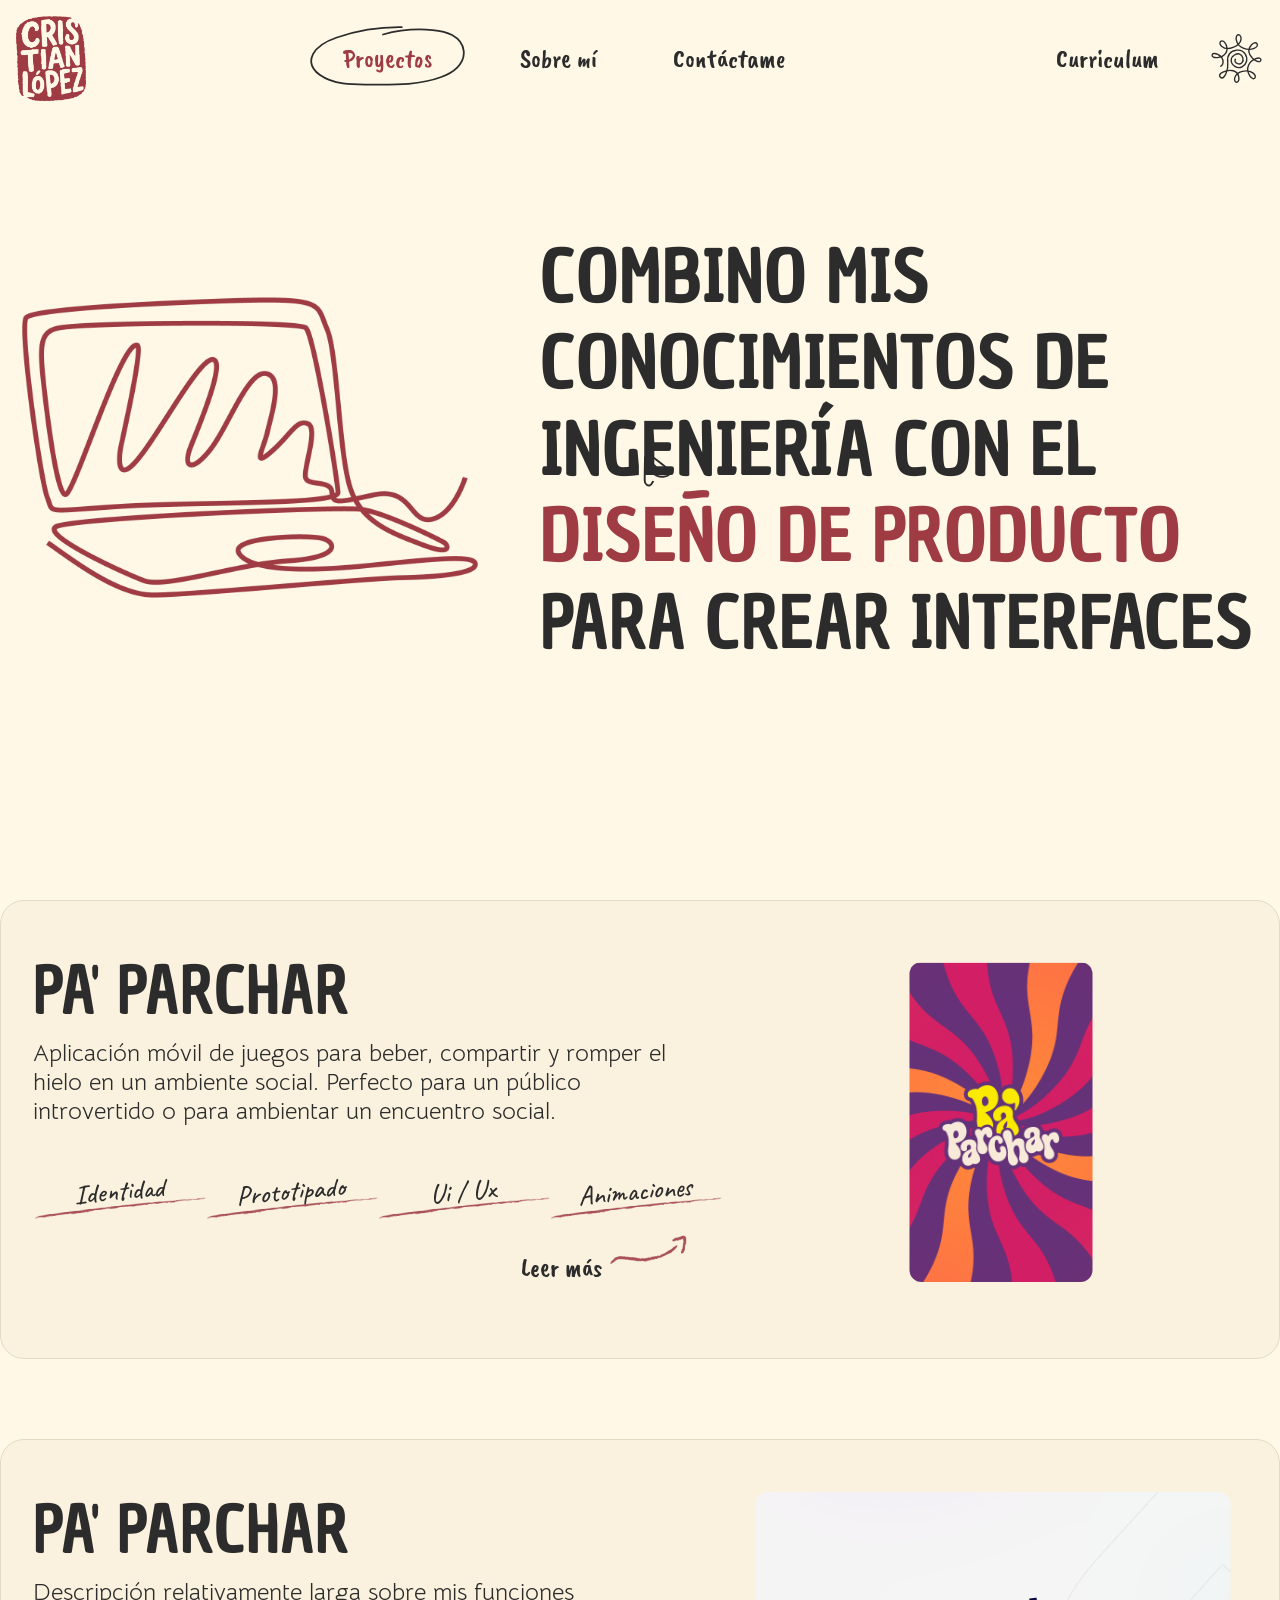
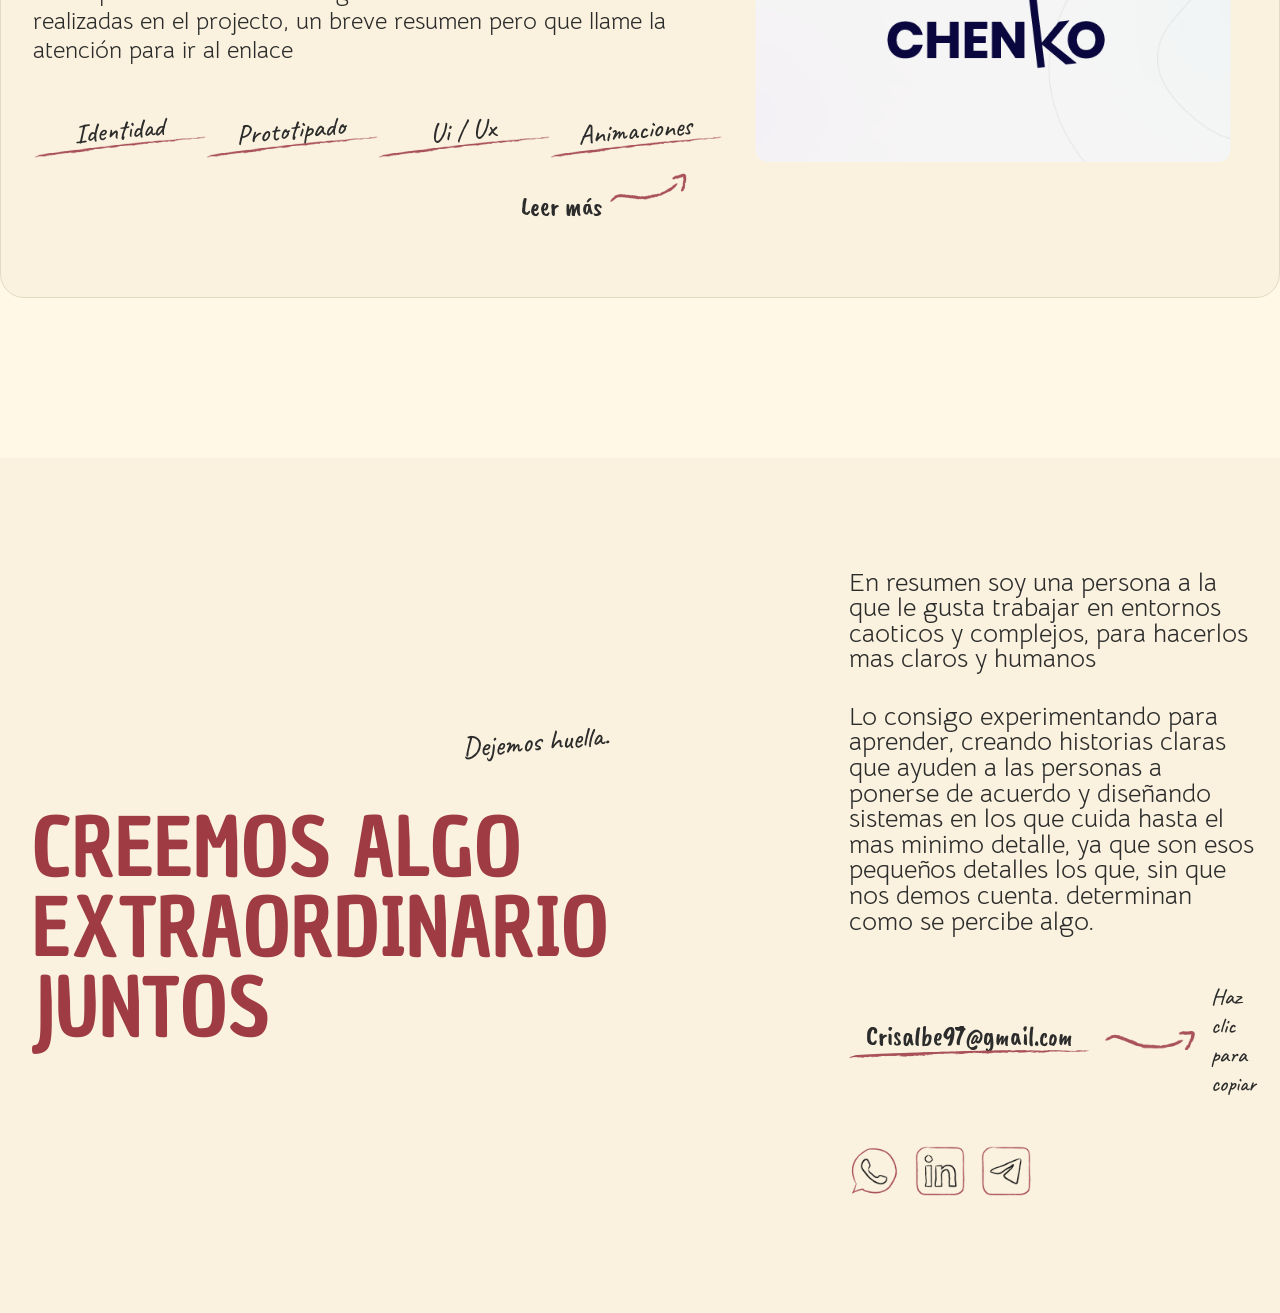
==== commit c0ed7eb4: "David, me has abandonado" ====
--- a/index.html
+++ b/index.html
@@ -5,6 +5,13 @@
   <meta charset="UTF-8" />
   <meta name="viewport" content="width=device-width, initial-scale=1.0" />
   <title>Portafolio</title>
+  <style>
+    *,
+    *::before,
+    *::after {
+      cursor: none !important;
+    }
+  </style>
   <link rel="stylesheet" href="./assets/css/style.css" />
   <!-- <link rel="stylesheet" href="assets/scss/style.scss" /> -->
   <link rel="preconnect" href="https://fonts.googleapis.com">
@@ -25,103 +32,99 @@
   </div>
   <svg id="trail"></svg>
 
-    <header class="header">
-        <div class="header__container">
-
-            <img src="./assets/images/Logo.png" alt="Logo">
-
-            <nav>
-                <ul>
-
-                    <li class="button__svg active">
-                        <a href="./index.html">
-                            <svg class="buttonStroke" version="1.1" xmlns="http://www.w3.org/2000/svg"
-                                xmlns:xlink="http://www.w3.org/1999/xlink" x="0px" y="0px" viewBox="0 0 1311.1 505.9"
-                                style="enable-background:new 0 0 1311.1 505.9;" xml:space="preserve">
-                                <path class="buttonStroke--stroke" d="M776.4,10.1C590,7.7,403.3,37.3,226.9,97.2c-79.7,27.1-163.6,65.9-201.4,141.2c-10.7,21.4-17.2,45.4-15,69.2
+  <header class="header">
+    <div class="header__container">
+
+      <img src="./assets/images/Logo.png" alt="Logo">
+
+      <nav>
+        <ul>
+
+          <li class="button__svg active">
+            <a href="./index.html">
+              <svg class="buttonStroke" version="1.1" xmlns="http://www.w3.org/2000/svg"
+                xmlns:xlink="http://www.w3.org/1999/xlink" x="0px" y="0px" viewBox="0 0 1311.1 505.9"
+                style="enable-background:new 0 0 1311.1 505.9;" xml:space="preserve">
+                <path class="buttonStroke--stroke" d="M776.4,10.1C590,7.7,403.3,37.3,226.9,97.2c-79.7,27.1-163.6,65.9-201.4,141.2c-10.7,21.4-17.2,45.4-15,69.2
                   c4,43.5,35.8,79.6,71.2,105.2c57.4,41.3,126.9,63,196.9,73.1c70,10.1,141,9.3,211.7,9.5c209.1,0.6,424.4,9.3,620.2-64
                   c49.2-18.4,97.4-42.5,134.3-79.8s61.3-89.7,55.4-141.8c-6.4-57-48.1-105.5-98.3-133.2c-50.2-27.7-108.3-37.3-165.5-42.5
                   c-140.3-12.7-283.1-0.7-418.6,37.8" />
-                            </svg>
-                            <span>Proyectos</span>
-                        </a>
-                    </li>
-
-                    <li class="button__svg">
-                        <a href="./about.html">
-                            <svg class="buttonStroke" version="1.1" xmlns="http://www.w3.org/2000/svg"
-                                xmlns:xlink="http://www.w3.org/1999/xlink" x="0px" y="0px" viewBox="0 0 1311.1 505.9"
-                                style="enable-background:new 0 0 1311.1 505.9;" xml:space="preserve">
-                                <path class="buttonStroke--stroke" d="M776.4,10.1C590,7.7,403.3,37.3,226.9,97.2c-79.7,27.1-163.6,65.9-201.4,141.2c-10.7,21.4-17.2,45.4-15,69.2
+              </svg>
+              <span>Proyectos</span>
+            </a>
+          </li>
+
+          <li class="button__svg">
+            <a href="./about.html">
+              <svg class="buttonStroke" version="1.1" xmlns="http://www.w3.org/2000/svg"
+                xmlns:xlink="http://www.w3.org/1999/xlink" x="0px" y="0px" viewBox="0 0 1311.1 505.9"
+                style="enable-background:new 0 0 1311.1 505.9;" xml:space="preserve">
+                <path class="buttonStroke--stroke" d="M776.4,10.1C590,7.7,403.3,37.3,226.9,97.2c-79.7,27.1-163.6,65.9-201.4,141.2c-10.7,21.4-17.2,45.4-15,69.2
                   c4,43.5,35.8,79.6,71.2,105.2c57.4,41.3,126.9,63,196.9,73.1c70,10.1,141,9.3,211.7,9.5c209.1,0.6,424.4,9.3,620.2-64
                   c49.2-18.4,97.4-42.5,134.3-79.8s61.3-89.7,55.4-141.8c-6.4-57-48.1-105.5-98.3-133.2c-50.2-27.7-108.3-37.3-165.5-42.5
                   c-140.3-12.7-283.1-0.7-418.6,37.8" />
-                            </svg>
-                            <span>Sobre mí</span>
-                        </a>
-                    </li>
-
-                    <li class="button__svg">
-                        <a href="./contact.html">
-                            <svg class="buttonStroke" version="1.1" xmlns="http://www.w3.org/2000/svg"
-                                xmlns:xlink="http://www.w3.org/1999/xlink" x="0px" y="0px" viewBox="0 0 1311.1 505.9"
-                                style="enable-background:new 0 0 1311.1 505.9;" xml:space="preserve">
-                                <path class="buttonStroke--stroke" d="M776.4,10.1C590,7.7,403.3,37.3,226.9,97.2c-79.7,27.1-163.6,65.9-201.4,141.2c-10.7,21.4-17.2,45.4-15,69.2
+              </svg>
+              <span>Sobre mí</span>
+            </a>
+          </li>
+
+          <li class="button__svg">
+            <a href="./contact.html">
+              <svg class="buttonStroke" version="1.1" xmlns="http://www.w3.org/2000/svg"
+                xmlns:xlink="http://www.w3.org/1999/xlink" x="0px" y="0px" viewBox="0 0 1311.1 505.9"
+                style="enable-background:new 0 0 1311.1 505.9;" xml:space="preserve">
+                <path class="buttonStroke--stroke" d="M776.4,10.1C590,7.7,403.3,37.3,226.9,97.2c-79.7,27.1-163.6,65.9-201.4,141.2c-10.7,21.4-17.2,45.4-15,69.2
                   c4,43.5,35.8,79.6,71.2,105.2c57.4,41.3,126.9,63,196.9,73.1c70,10.1,141,9.3,211.7,9.5c209.1,0.6,424.4,9.3,620.2-64
                   c49.2-18.4,97.4-42.5,134.3-79.8s61.3-89.7,55.4-141.8c-6.4-57-48.1-105.5-98.3-133.2c-50.2-27.7-108.3-37.3-165.5-42.5
                   c-140.3-12.7-283.1-0.7-418.6,37.8" />
-                            </svg>
-                            <span>Contáctame</span>
-                        </a>
-                    </li>
-                </ul>
-            </nav>
-
-            <div class="header__right">
-                <nav class="nav-buttons">
-                    <ul>
-                        <li class="button__svg button__svg--curriculum">
-                            <a href="./index.html">
-                                <svg class="buttonStroke" version="1.1" xmlns="http://www.w3.org/2000/svg"
-                                    xmlns:xlink="http://www.w3.org/1999/xlink" x="0px" y="0px"
-                                    viewBox="0 0 1311.1 505.9" style="enable-background:new 0 0 1311.1 505.9;"
-                                    xml:space="preserve">
-                                    <path class="buttonStroke--stroke" d="M776.4,10.1C590,7.7,403.3,37.3,226.9,97.2c-79.7,27.1-163.6,65.9-201.4,141.2c-10.7,21.4-17.2,45.4-15,69.2
+              </svg>
+              <span>Contáctame</span>
+            </a>
+          </li>
+        </ul>
+      </nav>
+
+      <div class="header__right">
+        <nav class="nav-buttons">
+          <ul>
+            <li class="button__svg button__svg--curriculum">
+              <a href="./index.html">
+                <svg class="buttonStroke" version="1.1" xmlns="http://www.w3.org/2000/svg"
+                  xmlns:xlink="http://www.w3.org/1999/xlink" x="0px" y="0px" viewBox="0 0 1311.1 505.9"
+                  style="enable-background:new 0 0 1311.1 505.9;" xml:space="preserve">
+                  <path class="buttonStroke--stroke" d="M776.4,10.1C590,7.7,403.3,37.3,226.9,97.2c-79.7,27.1-163.6,65.9-201.4,141.2c-10.7,21.4-17.2,45.4-15,69.2
                   c4,43.5,35.8,79.6,71.2,105.2c57.4,41.3,126.9,63,196.9,73.1c70,10.1,141,9.3,211.7,9.5c209.1,0.6,424.4,9.3,620.2-64
                   c49.2-18.4,97.4-42.5,134.3-79.8s61.3-89.7,55.4-141.8c-6.4-57-48.1-105.5-98.3-133.2c-50.2-27.7-108.3-37.3-165.5-42.5
                   c-140.3-12.7-283.1-0.7-418.6,37.8" />
-                                </svg>
-                                <span>Curriculum</span>
-                            </a>
-                        </li>
-                    </ul>
-                </nav>
-
-                <svg class="lightDark" version="1.1" xmlns="http://www.w3.org/2000/svg"
-                    xmlns:xlink="http://www.w3.org/1999/xlink" x="0px" y="0px" viewBox="0 0 1000 1000"
-                    style="enable-background:new 0 0 1000 1000;" xml:space="preserve">
-
-                    <path class="lightDark--stroke" d="M181.6,916.9C83,887.9,32.1,777.7,75.4,684.5c17.7-38,49-67.4,103.4-68.1c71.5-0.9,109-33.5,114.7-56.9
-	c5.8-23.8-41.9-41.9-94.5-59.7c-52.6-17.9-132.8-11.2-132.8,3.1s104.2,40.3,177.7,23C317.4,508.5,345,410,331.7,337.5
-	s-81.2-131.2-120.5-115.4s175.1,128.2,239.5,99.6c64.3-28.6,90.4-143,74.6-192c-15.8-49-40.9-36.8-34.2,30.6
-	c6.6,67.4,33.2,164.9,116.4,201.7s184.9-38.3,204.8-82.7c19.9-44.4-29.1-39.3-75.6,12.3s-68.4,134.8-41.4,204.8s138.9,71.5,194,44.4
-	s60.8-43.4-16.3-33.7c-77.1,9.7-171.1,35.7-206.3,164.4c-20.4,71.5,62.8,134.8,113.4,137.4c50.6,2.6,46-10.2-21.4-48.5
-	S603.9,703,533.4,745.9s-72.5,120-52.6,144s37.3,4.1,29.1-38.8S475.2,717.3,404.7,704c-70.5-13.3-193.5,52.1-196.6,102.1
-	s66.4,7.7,83.2-53.1c16.9-60.8,37.3-100.6,37.3-184.9s30.7-199.7,174.2-205.8S672.3,516,657.5,566.6s-75.3,148.6-203.1,98.2
-	c-101.3-40-118.4-195-16.3-238.4S598.2,441,609,483.1s107.5,28.2,173.1,3.1c106-40.5,153.8-103.4,170.4-169.3
-	c35.7-141.9-74.6-278.8-220.9-276.6L254,47.2c-111.6,1.6-205.1,85.2-219,196C15.3,400.6,6.5,593.3,86.2,569.5
-	c0,0,248.4-29,271.8-208.5c23.4-179.6,55.5-185.2,29.3-202.9c-26.2-17.8-130,62.7-170.2,142.1s-103.8,232.9,11.2,401.2
-	S615.5,898.7,781,738.8c56.1-57,82.3-116,65.5-134.7s-9.4,43-202.9,27.1c-193.6-15.9-285.9-231.9-252.2-260s70.8-0.9,139.1,29.9
-	s120.2,52.4,151,15s17.2-53,61.2-46.9s75.4,18.8,57.1,28.2c-18.2,9.4-61.3,16.8-77.2,72.5c-7,21.5-18.2,30.9-25.2,10.3
-	s-23.4-62.2-56.1-72S590.7,390,623.4,375s55.2-34.1,65-60.8c9.8-26.7,22.9-32.3,34.6-1.4c6.4,17,46.4,18.7,100.8,16.7
-	c88.1-3.2,160.8,68.8,158.1,157c-1.5,48.5-5.7,106.4-15,171.4c-19.3,135.5-120.5,234.5-184.6,284.7c-31.3,24.6-70.4,37.3-110.2,35.9
-	C566.5,975,335.9,962.2,181.6,916.9z" />
-
                 </svg>
-
-            </div>
-        </div>
-    </header>
+                <span>Curriculum</span>
+              </a>
+            </li>
+          </ul>
+        </nav>
+
+        <svg class="lightDark" version="1.1" xmlns="http://www.w3.org/2000/svg"
+          xmlns:xlink="http://www.w3.org/1999/xlink" x="0px" y="0px" viewBox="0 0 1000 1000"
+          style="enable-background:new 0 0 1000 1000;" xml:space="preserve">
+
+          <path class="lightDark--stroke" d="M917.6,363.5c-118.7-5-182.8-19.8-194.5-50.7s-24.8-25.2-34.6,1.4c-9.8,26.7-32.3,45.8-65,60.8
+		c-32.7,15-15,23.4,17.8,33.2s49.1,51.4,56.1,72c7,20.6,18.2,11.2,25.2-10.3c15.9-55.6,58.9-63.1,77.2-72.5
+		c18.2-9.4-13.2-22.1-57.1-28.2c-44-6.1-30.3,9.5-61.2,46.9s-82.8,15.9-151-15s-105.4-58-139.1-29.9
+		c-33.7,28.1,58.7,244.1,252.2,260c193.6,15.9,186.1-45.8,202.9-27.1c16.8,18.7-9.4,77.6-65.5,134.7
+		c-165.5,159.9-437.7,130.9-552.7-37.4s-51.4-321.7-11.2-401.2s144-159.9,170.2-142.1c26.2,17.8-5.9,23.4-29.3,202.9
+		C334.6,540.5,0,522.3,24.6,634.3s230.4,23.4,231.7-62.9c2.2-141.8-189.3-201.3-200-134.7s177.3,68,245.3-29.3s-20-258.7-82.7-222.7
+		S248.3,371,437.6,299.4S600,68.8,534.1,68.8c-65.9,0-63.2,182.6,88.8,242.6s293.3-18.7,249.3-82.7s-194.7,77.3-130.7,198.7
+		s202.6,166.8,202.6,96.1s-173.3-17.4-226.6,102.6s68,282.7,114.7,230.7c46.7-52-64.1-162.5-227.7-122.6
+		c-163.6,39.9-165.2,199.8-99.9,197.1c65.3-2.7,54.4-179.2-64.8-209.1C320.5,692.1,133,781.2,209.3,843s145.6-152,131.6-275.1
+		s45.6-203.1,161.8-219.1c142.2-19.6,201.8,122.7,179,204.7c-22.8,82-120.8,149.4-210.5,89.7c-89.7-59.7-87.6-159.5-8.3-206.5
+		c72-42.7,129.3-21.2,152,50.1c22.7,71.3-28.8,129.7-95.1,106c-94.2-33.8-26.7-133.3,16-81.8c0,0,141.2,167.8,237.2,167.8
+		S1059.2,369.4,917.6,363.5z" />
+
+        </svg>
+
+      </div>
+    </div>
+  </header>
 
   <main>
     <div class="container">
@@ -136,13 +139,13 @@
       </section>
 
       <section class="projects">
-        <div class="project" data-id="1">
+        <div class="project">
           <div class="project__izq">
 
             <div class="project__about">
-              <h2>BUSINESS PROCESS AND TECHNOLOGIES</h2>
-              <p>Descripción relativamente larga sobre mis funciones realizadas en el projecto, un breve resumen pero
-                que llame la atención para ir al enlace</p>
+              <h2>PA' PARCHAR</h2>
+              <p>Aplicación móvil de juegos para beber, compartir y romper el hielo en un ambiente social. Perfecto para
+                un público introvertido o para ambientar un encuentro social.</p>
             </div>
 
             <div class="project__itemsCta">
@@ -165,7 +168,7 @@
                 </li>
               </ul>
               <div class="button__svg button__svg--arrow">
-                <a href="./paparchar.html" class="btnProject">
+                <a href="./paparchar.html" class="btnProject" data-transition="paparchar">
                   <svg class="buttonStroke" version="1.1" xmlns="http://www.w3.org/2000/svg"
                     xmlns:xlink="http://www.w3.org/1999/xlink" x="0px" y="0px" viewBox="0 0 1311.1 505.9"
                     style="enable-background:new 0 0 1311.1 505.9;" xml:space="preserve">
@@ -183,8 +186,8 @@
           </div>
 
           <div class="project__der mobile">
-            <div class="project__img" id="prueba_2">
-              <img src="./assets/images/imgProject.png" alt="">
+            <div class="project__img" data-transition-target="paparchar">
+              <img src="./assets/images/imgProject-paparchar.png" alt="">
             </div>
             <svg class="phonePortfolio" xmlns="http://www.w3.org/2000/svg" version="1.1" viewBox="0 0 1104.8 808.5">
               <!-- Generator: Adobe Illustrator 29.8.5, SVG Export Plug-In . SVG Version: 2.1.1 Build 2)  -->
@@ -194,7 +197,7 @@
           </div>
         </div>
 
-        <div class="project" data-id="2">
+        <div class="project">
           <div class="project__izq">
 
             <div class="project__about">
@@ -223,7 +226,7 @@
                 </li>
               </ul>
               <div class="button__svg button__svg--arrow">
-                <a href="#" class="btnProject">
+                <a href="./bancolombia.html" class="btnProject" data-transition="bancolombia">
                   <svg class="buttonStroke" version="1.1" xmlns="http://www.w3.org/2000/svg"
                     xmlns:xlink="http://www.w3.org/1999/xlink" x="0px" y="0px" viewBox="0 0 1311.1 505.9"
                     style="enable-background:new 0 0 1311.1 505.9;" xml:space="preserve">
@@ -241,7 +244,7 @@
           </div>
 
           <div class="project__der desktop">
-            <div class="project__img">
+            <div class="project__img" data-transition-target="bancolombia">
               <img src="./assets/images/imgProject.png" alt="">
             </div>
             <svg class="desktopPortfolio" xmlns="http://www.w3.org/2000/svg" version="1.1" viewBox="0 0 1104.8 808.5">
--- a/assets/css/style.css
+++ b/assets/css/style.css
@@ -3,27 +3,22 @@
   font-family: chau;
   src: url(../fonts/Chau_Philomene/ChauPhilomeneOne-Regular.ttf);
 }
-
 @font-face {
   font-family: bellota;
   src: url(../fonts/Bellota_Text/BellotaText-Regular.ttf);
 }
-
 @font-face {
   font-family: caveat;
   src: url(../fonts/Caveat/Caveat-Medium.ttf);
 }
-
 @font-face {
   font-family: caveatBrush;
   src: url(../fonts/Caveat_Brush/CaveatBrush-Regular.ttf);
 }
-
 @font-face {
   font-family: Asap;
   src: url(../fonts/Asap_Condensed/AsapCondensed-Light.ttf);
 }
-
 header {
   position: fixed;
   top: 0;
@@ -31,63 +26,39 @@
   right: 0;
   z-index: 100;
   padding: 1rem 1rem;
-  -webkit-transition: -webkit-transform .5s ease-in-out;
-  transition: -webkit-transform .5s ease-in-out;
-  transition: transform .5s ease-in-out;
-  transition: transform .5s ease-in-out, -webkit-transform .5s ease-in-out;
-}
-
+  transition: transform 0.5s ease-in-out;
+}
 header.header--hidden {
-  -webkit-transform: translateY(-100%);
-          transform: translateY(-100%);
-}
-
+  transform: translateY(-100%);
+}
 header .header__container {
   margin-left: auto;
   margin-right: auto;
   max-width: 1440px;
-  display: -webkit-box;
-  display: -ms-flexbox;
-  display: flex;
-  -webkit-box-pack: justify;
-      -ms-flex-pack: justify;
-          justify-content: space-between;
-  -webkit-box-align: center;
-      -ms-flex-align: center;
-          align-items: center;
-}
-
+  display: flex;
+  justify-content: space-between;
+  align-items: center;
+}
 header .header__container img {
   width: 70px;
   height: auto;
   -o-object-fit: contain;
      object-fit: contain;
 }
-
 header .header__container nav ul {
-  display: -webkit-box;
-  display: -ms-flexbox;
-  display: flex;
-  -webkit-box-align: center;
-      -ms-flex-align: center;
-          align-items: center;
+  display: flex;
+  align-items: center;
   gap: 1rem;
 }
-
 header .header__container .header__right {
-  display: -webkit-box;
-  display: -ms-flexbox;
-  display: flex;
-  -webkit-box-align: center;
-      -ms-flex-align: center;
-          align-items: center;
+  display: flex;
+  align-items: center;
   gap: 1.5rem;
 }
-
 header .header__container .header__right .lightDark:hover .lightDark--stroke {
   stroke: #9E3B43;
-  stroke-dashoffset: 6320;
-  stroke-dasharray: 6575;
+  stroke-dashoffset: 2572;
+  stroke-dasharray: 6945;
 }
 
 .buttonStroke {
@@ -101,54 +72,27 @@
   stroke-linecap: round;
   stroke-dashoffset: 3200;
   stroke-dasharray: 3200;
-  -webkit-transition: fill 0.4s cubic-bezier(0.63, 0, 0.34, 1);
   transition: fill 0.4s cubic-bezier(0.63, 0, 0.34, 1);
-}
-
-@-webkit-keyframes drawLineIn {
-  0% {
-    stroke-dashoffset: 3200;
-    -webkit-animation-timing-function: cubic-bezier(0.63, 0, 0.34, 1);
-            animation-timing-function: cubic-bezier(0.63, 0, 0.34, 1);
-  }
-  100% {
-    stroke-dashoffset: 0;
-  }
 }
 
 @keyframes drawLineIn {
   0% {
     stroke-dashoffset: 3200;
-    -webkit-animation-timing-function: cubic-bezier(0.63, 0, 0.34, 1);
-            animation-timing-function: cubic-bezier(0.63, 0, 0.34, 1);
+    animation-timing-function: cubic-bezier(0.63, 0, 0.34, 1);
   }
   100% {
     stroke-dashoffset: 0;
   }
 }
-
-@-webkit-keyframes drawLineOut {
-  0% {
-    stroke-dashoffset: 0;
-    -webkit-animation-timing-function: cubic-bezier(0.63, 0, 0.34, 1);
-            animation-timing-function: cubic-bezier(0.63, 0, 0.34, 1);
-  }
-  100% {
-    stroke-dashoffset: -3200;
-  }
-}
-
 @keyframes drawLineOut {
   0% {
     stroke-dashoffset: 0;
-    -webkit-animation-timing-function: cubic-bezier(0.63, 0, 0.34, 1);
-            animation-timing-function: cubic-bezier(0.63, 0, 0.34, 1);
+    animation-timing-function: cubic-bezier(0.63, 0, 0.34, 1);
   }
   100% {
     stroke-dashoffset: -3200;
   }
 }
-
 .lightDark {
   width: 55px;
 }
@@ -158,16 +102,14 @@
   stroke: #2C2C2C;
   stroke-width: 25;
   stroke-linecap: round;
-  stroke-dashoffset: -190;
+  stroke-dashoffset: -4068;
   stroke-dasharray: 6575;
-  -webkit-transition: all 0.7s cubic-bezier(0.63, 0, 0.34, 1);
   transition: all 0.7s cubic-bezier(0.63, 0, 0.34, 1);
 }
 
 .phonePortfolio {
   width: 508px;
 }
-
 .phonePortfolio .phonePortfolio--stroke {
   fill: transparent;
   stroke: #9E3B43;
@@ -175,17 +117,7 @@
   stroke-linecap: round;
   stroke-dashoffset: -6425;
   stroke-dasharray: 6425;
-  -webkit-animation: drawPhoneOut 2s cubic-bezier(0.63, 0, 0.34, 1) forwards;
-          animation: drawPhoneOut 2s cubic-bezier(0.63, 0, 0.34, 1) forwards;
-}
-
-@-webkit-keyframes drawPhoneIn {
-  0% {
-    stroke-dashoffset: -6425;
-  }
-  100% {
-    stroke-dashoffset: 0;
-  }
+  animation: drawPhoneOut 2s cubic-bezier(0.63, 0, 0.34, 1) forwards;
 }
 
 @keyframes drawPhoneIn {
@@ -196,16 +128,6 @@
     stroke-dashoffset: 0;
   }
 }
-
-@-webkit-keyframes drawPhoneOut {
-  0% {
-    stroke-dashoffset: 0;
-  }
-  100% {
-    stroke-dashoffset: 6425;
-  }
-}
-
 @keyframes drawPhoneOut {
   0% {
     stroke-dashoffset: 0;
@@ -214,11 +136,9 @@
     stroke-dashoffset: 6425;
   }
 }
-
 .desktopPortfolio {
   width: 508px;
 }
-
 .desktopPortfolio .desktopPortfolio--stroke {
   fill: transparent;
   stroke: #9E3B43;
@@ -226,17 +146,7 @@
   stroke-linecap: round;
   stroke-dashoffset: -8450;
   stroke-dasharray: 8450;
-  -webkit-animation: drawDesktopOut 2s cubic-bezier(0.63, 0, 0.34, 1) forwards;
-          animation: drawDesktopOut 2s cubic-bezier(0.63, 0, 0.34, 1) forwards;
-}
-
-@-webkit-keyframes drawDesktopIn {
-  0% {
-    stroke-dashoffset: 8450;
-  }
-  100% {
-    stroke-dashoffset: 0;
-  }
+  animation: drawDesktopOut 2s cubic-bezier(0.63, 0, 0.34, 1) forwards;
 }
 
 @keyframes drawDesktopIn {
@@ -247,16 +157,6 @@
     stroke-dashoffset: 0;
   }
 }
-
-@-webkit-keyframes drawDesktopOut {
-  0% {
-    stroke-dashoffset: 0;
-  }
-  100% {
-    stroke-dashoffset: -8450;
-  }
-}
-
 @keyframes drawDesktopOut {
   0% {
     stroke-dashoffset: 0;
@@ -265,38 +165,28 @@
     stroke-dashoffset: -8450;
   }
 }
-
 .button__svg--hover:hover .buttonStroke--stroke {
-  -webkit-animation: drawLineIn .4s linear forwards;
-          animation: drawLineIn .4s linear forwards;
-}
-
+  animation: drawLineIn 0.4s linear forwards;
+}
 .button__svg--hover:hover span {
   color: #9E3B43;
 }
-
 .button__svg--hover:hover.button__svg--curriculum span {
   color: #FFF8E7;
 }
-
 .button__svg--hover:hover.button__svg--curriculum .buttonStroke--stroke {
   fill: #9E3B43;
 }
-
 .button__svg--hover:not(:hover) .buttonStroke--stroke {
-  -webkit-animation: drawLineOut .4s linear forwards;
-          animation: drawLineOut .4s linear forwards;
+  animation: drawLineOut 0.4s linear forwards;
 }
 
 .button__svg {
   position: relative;
-  display: -ms-grid;
   display: grid;
   place-items: center;
 }
-
 .button__svg span {
-  width: -webkit-max-content;
   width: -moz-max-content;
   width: max-content;
   position: absolute;
@@ -304,58 +194,40 @@
   left: 50%;
   font-family: caveatBrush;
   font-size: 1.6rem;
-  -webkit-transform: translate(-50%, -50%);
-          transform: translate(-50%, -50%);
-  -webkit-transition: color .3s ease-in-out;
-  transition: color .3s ease-in-out;
-}
-
+  transform: translate(-50%, -50%);
+  transition: color 0.3s ease-in-out;
+}
 .button__svg.active {
   pointer-events: none;
 }
-
 .button__svg.active span {
   color: #9E3B43;
 }
-
 .button__svg.active .buttonStroke--stroke {
   stroke-dashoffset: 0;
   stroke-dasharray: 3200;
 }
-
 .button__svg.button__svg--arrow {
   margin-right: 100px;
 }
-
 .button__svg.button__svg--arrow img {
   width: 80px;
   position: absolute;
   right: -50px;
   top: 10px;
-  -webkit-transform: rotate(-15deg);
-          transform: rotate(-15deg);
+  transform: rotate(-15deg);
 }
 
 .itemUnderlined {
-  display: -webkit-box;
-  display: -ms-flexbox;
-  display: flex;
-  -webkit-box-orient: vertical;
-  -webkit-box-direction: normal;
-      -ms-flex-direction: column;
-          flex-direction: column;
-  -webkit-box-align: center;
-      -ms-flex-align: center;
-          align-items: center;
-  -webkit-transform: rotate(-5deg);
-          transform: rotate(-5deg);
-}
-
+  display: flex;
+  flex-direction: column;
+  align-items: center;
+  transform: rotate(-5deg);
+}
 .itemUnderlined span {
   font-size: 1.7rem;
   font-family: caveat;
 }
-
 .itemUnderlined img {
   margin-top: -3px;
   width: 172px;
@@ -366,37 +238,21 @@
   background-color: #faf2de;
   padding: 7rem 2rem;
 }
-
 footer .container {
-  display: -webkit-box;
-  display: -ms-flexbox;
-  display: flex;
-  -webkit-box-align: center;
-      -ms-flex-align: center;
-          align-items: center;
+  display: flex;
+  align-items: center;
   gap: 15rem;
 }
-
 footer .container .footer__izq {
-  display: -webkit-box;
-  display: -ms-flexbox;
-  display: flex;
-  -webkit-box-align: end;
-      -ms-flex-align: end;
-          align-items: end;
-  -webkit-box-orient: vertical;
-  -webkit-box-direction: normal;
-      -ms-flex-direction: column;
-          flex-direction: column;
+  display: flex;
+  align-items: end;
+  flex-direction: column;
   gap: 3rem;
 }
-
 footer .container .footer__izq .footer__print {
   position: relative;
-  -webkit-transform: rotate(-5deg);
-          transform: rotate(-5deg);
-}
-
+  transform: rotate(-5deg);
+}
 footer .container .footer__izq .footer__print .footer__fingerPrint {
   position: absolute;
   left: 0;
@@ -406,15 +262,11 @@
   background-size: contain;
   background-repeat: no-repeat;
   background-position: center;
-  -webkit-animation: fingerprint 0.5s steps(1) infinite;
-          animation: fingerprint 0.5s steps(1) infinite;
-  -webkit-transform: rotate(-25deg);
-          transform: rotate(-25deg);
-}
-
-@-webkit-keyframes fingerprint {
-  0%,
-  100% {
+  animation: fingerprint 0.5s steps(1) infinite;
+  transform: rotate(-25deg);
+}
+@keyframes fingerprint {
+  0%, 100% {
     background-image: url("../../assets/images/huella_1.png");
   }
   25% {
@@ -427,431 +279,631 @@
     background-image: url("../../assets/images/huella_4.png");
   }
 }
-
-@keyframes fingerprint {
-  0%,
-  100% {
-    background-image: url("../../assets/images/huella_1.png");
-  }
-  25% {
-    background-image: url("../../assets/images/huella_2.png");
-  }
-  50% {
-    background-image: url("../../assets/images/huella_3.png");
-  }
-  75% {
-    background-image: url("../../assets/images/huella_4.png");
-  }
-}
-
 footer .container .footer__izq .footer__print span {
   font-family: caveat;
   font-size: 1.8rem;
 }
-
 footer .container .footer__izq h2 {
   font-size: 5rem;
   line-height: 1;
   color: #9E3B43;
 }
-
 footer .container .footer__der {
-  display: -webkit-box;
-  display: -ms-flexbox;
-  display: flex;
-  -webkit-box-orient: vertical;
-  -webkit-box-direction: normal;
-      -ms-flex-direction: column;
-          flex-direction: column;
+  display: flex;
+  flex-direction: column;
   gap: 3rem;
 }
-
 footer .container .footer__der .footer__msg {
-  display: -webkit-box;
-  display: -ms-flexbox;
-  display: flex;
-  -webkit-box-orient: vertical;
-  -webkit-box-direction: normal;
-      -ms-flex-direction: column;
-          flex-direction: column;
+  display: flex;
+  flex-direction: column;
   gap: 2rem;
 }
-
 footer .container .footer__der .footer__msg p {
   font-size: 1.6rem;
 }
-
 footer .container .footer__der .footer__cta {
-  display: -webkit-box;
-  display: -ms-flexbox;
-  display: flex;
-  -webkit-box-align: center;
-      -ms-flex-align: center;
-          align-items: center;
+  display: flex;
+  align-items: center;
   gap: 1rem;
 }
-
 footer .container .footer__der .footer__cta .footer__correo {
   text-align: center;
 }
-
 footer .container .footer__der .footer__cta .footer__correo img {
   display: block;
   width: 15rem;
 }
-
 footer .container .footer__der .footer__cta .footer__correo p {
   line-height: 1;
   font-family: caveatBrush;
   font-size: 1.7rem;
 }
-
 footer .container .footer__der .footer__cta .arrowImg {
   -o-object-fit: contain;
      object-fit: contain;
   width: 90px;
   height: auto;
 }
-
 footer .container .footer__der .footer__cta span {
   font-family: caveat;
   font-size: 1.4rem;
 }
-
 footer .container .footer__der .footer__social {
-  display: -webkit-box;
-  display: -ms-flexbox;
   display: flex;
   gap: 1rem;
 }
-
 footer .container .footer__der .footer__social img {
   width: 50px;
 }
-
 footer .container .footer__der .footer__social .wpp, footer .container .footer__der .footer__social .linkedin, footer .container .footer__der .footer__social .telegram {
   position: relative;
 }
-
 footer .container .footer__der .footer__social .wpp:hover img:first-child, footer .container .footer__der .footer__social .linkedin:hover img:first-child, footer .container .footer__der .footer__social .telegram:hover img:first-child {
   opacity: 1;
 }
-
 footer .container .footer__der .footer__social .wpp img:first-child, footer .container .footer__der .footer__social .linkedin img:first-child, footer .container .footer__der .footer__social .telegram img:first-child {
   position: absolute;
   top: 0;
   left: 0;
   opacity: 0;
-  -webkit-transform: translateY(-50%, -50%);
-<<<<<<< HEAD
   transform: translateY(-50%, -50%);
-  -webkit-transition: opacity 0.2s ease;
   transition: opacity 0.2s ease;
 }
 
-.contact__social {
+.containerCase .case__imgMain {
   position: relative;
-  display: -webkit-box;
-  display: -ms-flexbox;
-  display: flex;
-  gap: 3.25rem;
-}
-
-.contact-item__social {
-  display: -webkit-box;
-  display: -ms-flexbox;
-  display: flex;
-  flex-direction: column;
+  width: 100%;
+  height: 400px;
+  overflow: hidden;
+  border-radius: 24px;
+}
+.containerCase .case__imgMain img {
+  position: absolute;
+  top: 50%;
+  left: 50%;
+  transform: translate(-50%, -50%);
+}
+.containerCase .case__imgMain.supp {
+  height: 525px;
+}
+.containerCase p {
+  font-size: 1.1rem;
+  line-height: 1.3;
+}
+.containerCase span {
+  font-family: caveat;
+  font-size: 1.7rem;
+}
+.containerCase .case__title {
+  display: flex;
+  flex-direction: column;
+  align-items: center;
+  gap: 2rem;
+}
+.containerCase .case__title.center .case__leyend {
+  align-items: center;
+  gap: 2rem;
+}
+.containerCase .case__title.center .case__leyend span {
+  rotate: -10deg;
+}
+.containerCase .case__title.center .case__leyend img {
+  rotate: -50deg;
+}
+.containerCase .case__title.left {
+  position: relative;
+  width: -moz-max-content;
+  width: max-content;
+  margin-left: auto;
+  margin-right: auto;
+}
+.containerCase .case__title.left .case__leyend {
+  position: absolute;
+  left: -14rem;
+  top: -2rem;
+  align-items: flex-end;
+  gap: 1rem;
+}
+.containerCase .case__title.left .case__leyend span {
+  rotate: -10deg;
+}
+.containerCase .case__title.left .case__leyend img {
+  transform: scaleX(-1);
+  rotate: 30deg;
+}
+.containerCase .case__title .case__leyend {
+  display: flex;
+  flex-direction: column;
+}
+.containerCase .case__title .case__leyend img {
+  width: 70px;
+}
+.containerCase .case__title h1,
+.containerCase .case__title h2 {
+  font-size: 3.5rem;
+  line-height: 1;
+}
+.containerCase .case__card {
+  gap: 0;
+  border-radius: 1rem;
+  background: #faf2de;
+  border: solid 1px #E3DAC3;
+  padding: 1.5rem;
+  display: flex;
+  flex-direction: column;
+  gap: 0.5rem;
+}
+.containerCase .case__card .case__title {
+  margin-left: auto;
+  margin-right: auto;
+  width: -moz-max-content;
+  width: max-content;
+}
+.containerCase .case__card .case__title .case__leyend {
+  top: -5rem;
+  left: -12rem;
+}
+.containerCase .case__card .case__title h3 {
+  width: -moz-max-content;
+  width: max-content;
+  font-size: 1.7rem;
+}
+.containerCase .case__card p {
+  text-align: center;
+}
+.containerCase .case__header {
+  display: flex;
+  flex-direction: column;
+  display: flex;
+  flex-direction: column;
+  align-items: center;
+  gap: 7rem;
+}
+.containerCase .case__header .case__summary {
+  display: flex;
+  gap: 4rem;
+}
+.containerCase .case__header .case__functions {
+  width: 100%;
+  display: flex;
+  justify-content: space-evenly;
+}
+.containerCase .case__header .case__functions .case__role,
+.containerCase .case__header .case__functions .case__responsabilities,
+.containerCase .case__header .case__functions .case__time {
+  display: flex;
+  flex-direction: column;
+  gap: 1rem;
+}
+.containerCase .case__header .case__functions .case__name h4 {
+  font-family: caveat;
+  font-size: 2rem;
+  line-height: 1;
+}
+.containerCase .case__header .case__functions .case__name img {
+  display: block;
+  -o-object-fit: contain;
+     object-fit: contain;
+  width: 15rem;
+}
+.containerCase .case__listItem {
+  display: flex;
+  flex-direction: column;
+  gap: 1rem;
+}
+.containerCase .case__listItem .case__item {
+  display: flex;
+  align-items: center;
+  gap: 1rem;
+  margin: 0;
+}
+.containerCase .case__listItem .case__item img {
+  width: 20px;
+  -o-object-fit: contain;
+     object-fit: contain;
+}
+.containerCase .case__body {
+  padding: 10rem 0 20rem 0;
+  gap: 3rem;
+  display: flex;
+}
+.containerCase .case__body .case__menu {
+  position: sticky;
+  top: 100px;
+  width: -moz-max-content;
+  width: max-content;
+  height: 100%;
+}
+.containerCase .case__body .case__menu .button__svg.active .buttonStroke--stroke {
+  animation: drawLineIn 0.4s linear forwards;
+}
+.containerCase .case__body .case__menu .button__svg.active span {
+  color: #9E3B43;
+}
+.containerCase .case__body .case__menu .button__svg.active.button__svg--curriculum span {
+  color: #FFF8E7;
+}
+.containerCase .case__body .case__menu .button__svg.active.button__svg--curriculum .buttonStroke--stroke {
+  fill: #9E3B43;
+}
+.containerCase .case__body .case__menu .button__svg svg {
+  width: 135px;
+}
+.containerCase .case__body .case__menu .button__svg span {
+  font-size: 1.5rem;
+}
+.containerCase .case__body .case__content {
+  display: flex;
+  flex-direction: column;
+}
+.containerCase .case__body .case__content .section {
+  padding: 7rem 0;
+}
+.containerCase .case__body .case__content .overview,
+.containerCase .case__body .case__content .desafio,
+.containerCase .case__body .case__content .analisis,
+.containerCase .case__body .case__content .conclusiones,
+.containerCase .case__body .case__content .resultado {
+  display: flex;
+  gap: 2rem;
+}
+.containerCase .case__body .case__content .desafio {
+  border-bottom: solid 1px #E3DAC3;
+}
+.containerCase .case__body .case__content .desafio .case__card {
+  background-color: transparent;
+  border: none;
+}
+.containerCase .case__body .case__content .desafio .case__card .case__title {
+  width: -moz-max-content;
+  width: max-content;
+}
+.containerCase .case__body .case__content .desafio .case__card .case__title .case__leyend {
+  left: -7rem;
+}
+.containerCase .case__body .case__content .analisis {
+  justify-content: space-between;
+}
+.containerCase .case__body .case__content .analisis .analisis__content {
+  width: 60%;
+}
+.containerCase .case__body .case__content .analisis .case__title {
+  margin-bottom: 2rem;
+}
+.containerCase .case__body .case__content .analisis .analisis__paragraph h5 {
+  text-align: center;
+  rotate: -12deg;
+  margin: 3.5rem 0 5rem 0;
+  line-height: 1;
+  font-size: 2rem;
+  font-family: caveat;
+}
+.containerCase .case__body .case__content .analisis .case__metricas {
+  margin-top: 2rem;
+  display: grid;
+  grid-template-columns: 1fr 1fr;
+  gap: 1rem;
+}
+.containerCase .case__body .case__content .analisis .case__metricas .case__card {
+  padding: 1rem;
+}
+.containerCase .case__body .case__content .analisis > img {
+  -o-object-fit: contain;
+     object-fit: contain;
+  width: 300px;
+}
+.containerCase .case__body .case__content .metodos {
+  display: flex;
+  flex-direction: column;
+  gap: 3rem;
+}
+.containerCase .case__body .case__content .metodos .metodos__content {
+  display: flex;
+  gap: 2rem;
+}
+.containerCase .case__body .case__content .metodos .metodos__content img {
+  width: 100%;
+}
+.containerCase .case__body .case__content .conclusiones .conclusiones__cards .case__card {
+  margin-left: 0;
+  border-radius: 0;
+  border: none;
+  border-bottom: solid 1px #E3DAC3;
+  background-color: transparent;
+}
+.containerCase .case__body .case__content .conclusiones .conclusiones__cards .case__card .case__title {
+  margin-left: 0;
+}
+.containerCase .case__body .case__content .conclusiones .conclusiones__cards .case__card h3,
+.containerCase .case__body .case__content .conclusiones .conclusiones__cards .case__card p {
+  text-align: left;
+}
+.containerCase .case__body .case__content .exploracion .exploracion__content .exploracion__section {
+  display: flex;
+  justify-content: space-between;
+  align-items: center;
+  gap: 2rem;
+  padding: 3.5rem 0;
+}
+.containerCase .case__body .case__content .exploracion .exploracion__content .exploracion__section:nth-child(even) {
+  border-top: solid 1px #E3DAC3;
+  border-bottom: solid 1px #E3DAC3;
+}
+.containerCase .case__body .case__content .exploracion .exploracion__content .exploracion__section .exploracion__text h3 {
+  font-size: 2.5rem;
+}
+.containerCase .case__body .case__content .exploracion .exploracion__content .exploracion__img {
+  display: flex;
+  gap: 3rem;
+}
+.containerCase .case__body .case__content .exploracion .exploracion__content .exploracion__img img {
+  -o-object-fit: contain;
+     object-fit: contain;
+  width: 200px;
+}
+.containerCase .case__body .case__content .solucion .solucion__sectionWrapper {
+  display: flex;
+  align-items: center;
   justify-content: center;
+  flex-wrap: wrap;
+  -moz-column-gap: 15rem;
+       column-gap: 15rem;
+  row-gap: 5rem;
+}
+.containerCase .case__body .case__content .solucion .solucion__section {
+  display: flex;
+  flex-direction: column;
+  gap: 3rem;
+  width: -moz-max-content;
+  width: max-content;
+}
+.containerCase .case__body .case__content .solucion .solucion__section.izq .solucion__img {
+  margin-left: auto;
+}
+.containerCase .case__body .case__content .solucion .solucion__section.center .solucion__img {
+  margin-left: auto;
+  margin-right: auto;
+}
+.containerCase .case__body .case__content .solucion .solucion__section.der .solucion__img {
+  margin-right: auto;
+}
+.containerCase .case__body .case__content .solucion .solucion__section p {
   text-align: center;
-  gap: 1rem;
-}
-
-
-.contact__details{
-  position: absolute;
-  display: -webkit-box;
-  display: -ms-flexbox;
-  display: flex;
-  flex-direction: column;
-  -webkit-box-align: end;
-  -ms-flex-align: center;
-  align-items: end;
-  left: 65%;
-  top: 67%;
-}
-.contact__msg {
-  -webkit-transform: rotate(12deg);
-  transform: rotate(12deg);
-}
-
-.contact__msg p {
-  font-family: caveat;
-  font-size: 1.5rem;
-}
-
-.contact__msg p:last-child {
-  margin-left: 5rem;
-  margin-top: -5px;
-}
-
-
-.contact__details .arrowImg {
-  margin-right: 60%;
-  width:90px;
-  height: auto;
-  -o-object-fit: contain;
-  object-fit: contain;
-  -webkit-transform: rotate(175deg);
-  transform: rotate(175deg);
-}
-
-.contact-item__social span {
-  font-family: caveat;
-  font-size: 1.875rem;
-  font-weight: 100;
-}
-
-.contact__social img {
-  width: 65px;
-}
-
-.contact__social .wpp,
-.contact__social .linkedin,
-.contact__social .email,
-.contact__social .telegram {
+}
+.containerCase .case__body .case__content .solucion .solucion__section .solucion__img {
   position: relative;
-  margin: auto;
-}
-
-.contact__social .wpp img:first-child,
-.contact__social .linkedin img:first-child,
-.contact__social .email img:first-child,
-.contact__social .telegram img:first-child {
-  position: absolute;
-  top: 0;
-  left: 0;
-  opacity: 0;
-  -webkit-transform: translateY(-50%, -60%);
-  transform: translateY(-50%, -60%);
-  -webkit-transition: opacity 0.2s ease;
-  transition: opacity 0.2s ease;
-}
-
-.contact__social .wpp:hover img:first-child,
-.contact__social .linkedin:hover img:first-child,
-.contact__social .email:hover img:first-child,
-.contact__social .telegram:hover img:first-child {
-  opacity: 1;
-=======
-          transform: translateY(-50%, -50%);
-  -webkit-transition: opacity .2s ease;
-  transition: opacity .2s ease;
->>>>>>> c6cf9aac8862964044517116c996f09594e56a37
+}
+.containerCase .case__body .case__content .solucion .solucion__section .solucion__img .imgBase {
+  width: 225px;
+}
+.containerCase .case__body .case__content .solucion .solucion__section .solucion__img svg {
+  position: absolute;
+  left: -20px;
+  top: -32px;
+  width: 265px;
+  fill: transparent;
+}
+.containerCase .case__body .case__content .solucion .solucion__section .solucion__img svg path {
+  fill: transparent;
+  stroke: #2C2C2C;
+  stroke-width: 3;
+}
+.containerCase .case__body .case__content .solucion .solucion__section .solucion__info {
+  position: absolute;
+  display: flex;
+  gap: 0.5rem;
+}
+.containerCase .case__body .case__content .solucion .solucion__section .solucion__info:nth-child(1) {
+  top: 50px;
+  left: 150px;
+}
+.containerCase .case__body .case__content .solucion .solucion__section .solucion__info:nth-child(1) .line {
+  width: 100px;
+}
+.containerCase .case__body .case__content .solucion .solucion__section .solucion__info:nth-child(2) {
+  top: 10px;
+  left: 150px;
+}
+.containerCase .case__body .case__content .solucion .solucion__section .solucion__info:nth-child(2) .line {
+  width: 100px;
+}
+.containerCase .case__body .case__content .solucion .solucion__section .solucion__info .line {
+  height: 1px;
+  background-color: #2C2C2C;
+  position: relative;
+}
+.containerCase .case__body .case__content .solucion .solucion__section .solucion__info .line::before {
+  content: "";
+  display: block;
+  width: 10px;
+  height: 10px;
+  border-radius: 15px;
+  background-color: #2C2C2C;
+  position: absolute;
+  top: 50%;
+  transform: translateY(-50%);
+}
+.containerCase .case__body .case__content .solucion .solucion__section .solucion__info span {
+  margin-top: -12px;
+  width: -moz-max-content;
+  width: max-content;
+  font-family: bellota;
+  font-size: 1.1rem;
+}
+.containerCase .case__body .case__content .resultado {
+  border-top: solid 1px #E3DAC3;
+}
+.containerCase .case__body .case__content .resultado .case__title h2,
+.containerCase .case__body .case__content .resultado .case__title p {
+  width: 100%;
+  text-align: left;
+}
+.containerCase .case__body .case__content .resultado .dynamic-iframe {
+  position: relative;
+  width: 282px;
+  margin-left: auto;
+  margin-right: auto;
+}
+.containerCase .case__body .case__content .resultado .project__iframe iframe {
+  display: block;
+  max-width: 100%;
+}
+.containerCase .case__body .case__content .resultado svg {
+  pointer-events: none;
+  position: absolute;
+  left: -30px;
+  top: -64px;
+  fill: none;
+  width: 425px;
+  z-index: 1;
+}
+.containerCase .case__body .case__content .resultado svg path {
+  stroke: #2C2C2C;
+  stroke-width: 2;
+}
+.containerCase .case__body .case__hor {
+  padding: 0 5rem;
+  display: flex;
+  gap: 15rem;
+}
+.containerCase .case__body .case__hor .case__title {
+  height: 100%;
+  position: sticky;
+  top: 100px;
 }
 
 .hero {
   height: 100vh;
-  display: -webkit-box;
-  display: -ms-flexbox;
-  display: flex;
-  -webkit-box-align: center;
-      -ms-flex-align: center;
-          align-items: center;
+  display: flex;
+  align-items: center;
   gap: 2.5rem;
 }
-
 .hero h1 {
   font-family: chau;
   font-size: 4.5rem;
   line-height: 1.2;
 }
-
 .hero h1 span {
   color: #9E3B43;
 }
-
 .hero img {
   width: 500px;
 }
 
 .projects {
   position: relative;
-  display: -webkit-box;
-  display: -ms-flexbox;
-  display: flex;
-  -webkit-box-orient: vertical;
-  -webkit-box-direction: normal;
-      -ms-flex-direction: column;
-          flex-direction: column;
+  display: flex;
+  flex-direction: column;
   gap: 5rem;
 }
-
 .projects .project__next {
   position: absolute;
   right: 0;
   top: -8rem;
-  display: -webkit-box;
-  display: -ms-flexbox;
-  display: flex;
-  -webkit-box-orient: vertical;
-  -webkit-box-direction: normal;
-      -ms-flex-direction: column;
-          flex-direction: column;
+  display: flex;
+  flex-direction: column;
   gap: 1.8rem;
   rotate: 15deg;
 }
-
 .projects .project__next span {
   font-family: caveat;
   font-size: 2.4rem;
 }
-
 .projects .project__next img {
   display: block;
   rotate: 145deg;
   width: 100px;
 }
-
 .projects .project {
-  display: -webkit-box;
-  display: -ms-flexbox;
-  display: flex;
-  -webkit-box-align: center;
-      -ms-flex-align: center;
-          align-items: center;
-  -webkit-box-pack: space-evenly;
-      -ms-flex-pack: space-evenly;
-          justify-content: space-evenly;
+  display: flex;
+  align-items: center;
+  justify-content: space-evenly;
   background-color: #faf2de;
+  border: solid 1px #E3DAC3;
   padding: 2.5rem 2rem;
   border-radius: 1.5rem;
 }
-
 .projects .project.out .phonePortfolio--stroke {
-  -webkit-animation: drawPhoneOut 2s cubic-bezier(0.63, 0, 0.34, 1) forwards;
-          animation: drawPhoneOut 2s cubic-bezier(0.63, 0, 0.34, 1) forwards;
-}
-
+  animation: drawPhoneOut 2s cubic-bezier(0.63, 0, 0.34, 1) forwards;
+}
 .projects .project.out .desktopPortfolio--stroke {
-  -webkit-animation: drawDesktopOut 2s cubic-bezier(0.63, 0, 0.34, 1) forwards;
-          animation: drawDesktopOut 2s cubic-bezier(0.63, 0, 0.34, 1) forwards;
-}
-
+  animation: drawDesktopOut 2s cubic-bezier(0.63, 0, 0.34, 1) forwards;
+}
 .projects .project.visible .phonePortfolio--stroke {
-  -webkit-animation: drawPhoneIn 2s cubic-bezier(0.63, 0, 0.34, 1) forwards;
-          animation: drawPhoneIn 2s cubic-bezier(0.63, 0, 0.34, 1) forwards;
-}
-
+  animation: drawPhoneIn 2s cubic-bezier(0.63, 0, 0.34, 1) forwards;
+}
 .projects .project.visible .desktopPortfolio--stroke {
-  -webkit-animation: drawDesktopIn 2s cubic-bezier(0.63, 0, 0.34, 1) forwards;
-          animation: drawDesktopIn 2s cubic-bezier(0.63, 0, 0.34, 1) forwards;
-}
-
+  animation: drawDesktopIn 2s cubic-bezier(0.63, 0, 0.34, 1) forwards;
+}
 .projects .project .project__izq {
-  display: -webkit-box;
-  display: -ms-flexbox;
-  display: flex;
-  -webkit-box-orient: vertical;
-  -webkit-box-direction: normal;
-      -ms-flex-direction: column;
-          flex-direction: column;
+  display: flex;
+  flex-direction: column;
   gap: 3rem;
 }
-
 .projects .project .project__izq .project__about {
-  display: -webkit-box;
-  display: -ms-flexbox;
-  display: flex;
-  -webkit-box-orient: vertical;
-  -webkit-box-direction: normal;
-      -ms-flex-direction: column;
-          flex-direction: column;
+  display: flex;
+  flex-direction: column;
   gap: 1rem;
 }
-
 .projects .project .project__izq .project__about h2 {
   font-size: 4rem;
   font-family: chau;
   line-height: 1;
 }
-
 .projects .project .project__izq .project__about p {
   max-width: 90%;
   font-size: 1.5rem;
   line-height: 1.2;
 }
-
 .projects .project .project__izq .project__itemsCta {
-  display: -webkit-box;
-  display: -ms-flexbox;
-  display: flex;
-  -webkit-box-orient: vertical;
-  -webkit-box-direction: normal;
-      -ms-flex-direction: column;
-          flex-direction: column;
+  display: flex;
+  flex-direction: column;
   gap: 1.5rem;
 }
-
 .projects .project .project__izq .project__itemsCta .project__list {
-  display: -webkit-box;
-  display: -ms-flexbox;
-  display: flex;
-  -webkit-box-align: center;
-      -ms-flex-align: center;
-          align-items: center;
-}
-
+  display: flex;
+  align-items: center;
+}
 .projects .project .project__izq .project__itemsCta .button__svg {
-  width: -webkit-max-content;
   width: -moz-max-content;
   width: max-content;
   margin-left: auto;
 }
-
 .projects .project .project__der {
   position: relative;
 }
-
 .projects .project .project__der .project__img {
   position: absolute;
   z-index: 1;
   overflow: hidden;
   border-radius: 12px;
-  -webkit-transform: translate(-50%, -50%);
-          transform: translate(-50%, -50%);
-}
-
+  transform: translate(-50%, -50%);
+}
 .projects .project .project__der .project__img img {
   -o-object-fit: contain;
      object-fit: contain;
 }
-
 .projects .project .project__der .phonePortfolio,
 .projects .project .project__der .desktopPortfolio {
   position: relative;
   z-index: 10;
 }
-
 .projects .project .project__der.mobile .project__img {
   width: 183px;
   height: 320px;
   top: 48%;
   left: 51.6%;
 }
-
 .projects .project .project__der.mobile .project__img img {
   margin-left: -244px;
   width: 670px;
 }
-
 .projects .project .project__der.desktop .project__img {
   top: 39%;
   left: 50%;
   width: 475px;
   height: 270px;
 }
-
 .projects .project .project__der.desktop .project__img img {
   margin-left: -330px;
   margin-top: -137px;
@@ -860,136 +912,86 @@
 
 .containerAbout .animationScroll {
   height: 100vh;
-  position: -webkit-sticky;
   position: sticky;
   top: 0;
-  display: -ms-grid;
   display: grid;
   place-items: center;
 }
-
 .containerAbout .animationScroll img {
   width: 500px;
 }
-
 .containerAbout .sections {
-  display: -webkit-box;
-  display: -ms-flexbox;
-  display: flex;
-  -webkit-box-orient: vertical;
-  -webkit-box-direction: normal;
-      -ms-flex-direction: column;
-          flex-direction: column;
+  display: flex;
+  flex-direction: column;
   gap: 5rem;
 }
-
 .containerAbout .sections .section .section__msg {
-  -webkit-transform: rotate(-12deg);
-          transform: rotate(-12deg);
+  transform: rotate(-12deg);
   margin-bottom: 8rem;
 }
-
 .containerAbout .sections .section .section__msg p {
   font-family: caveat;
   font-size: 2.5rem;
 }
-
 .containerAbout .sections .section .section__msg p:last-child {
   margin-left: 5rem;
   margin-top: -5px;
 }
-
 .containerAbout .sections .section h3 {
   line-height: 1;
   font-family: chau;
   font-size: 4.4rem;
 }
-
 .containerAbout .sections .section p {
   font-size: 1.6rem;
   line-height: 1.1;
 }
-
 .containerAbout .sections .section .section__title {
   position: relative;
 }
-
 .containerAbout .sections .section .section__title p {
   font-family: asap;
 }
-
 .containerAbout .sections .section .section__title .section__msg {
   margin-bottom: 0;
   position: absolute;
   right: 0;
   top: 0;
 }
-
 .containerAbout .sections .section .section__title .section__msg p {
   font-family: caveat;
   font-size: 1.7rem;
 }
-
 .containerAbout .sections .section .divider {
   width: 100%;
   height: 1px;
   background-color: #AAAAAA;
 }
-
 .containerAbout .sections .section .section__container {
   padding: 3rem 2.5rem;
   background-color: #faf2de;
   border-radius: 1.5rem;
-  display: -webkit-box;
-  display: -ms-flexbox;
-  display: flex;
-  -webkit-box-orient: vertical;
-  -webkit-box-direction: normal;
-      -ms-flex-direction: column;
-          flex-direction: column;
+  display: flex;
+  flex-direction: column;
   gap: 8rem;
 }
-
 .containerAbout .sections .section.about {
   height: 100vh;
-  display: -webkit-box;
-  display: -ms-flexbox;
-  display: flex;
-  -webkit-box-orient: vertical;
-  -webkit-box-direction: normal;
-      -ms-flex-direction: column;
-          flex-direction: column;
-  -webkit-box-pack: center;
-      -ms-flex-pack: center;
-          justify-content: center;
+  display: flex;
+  flex-direction: column;
+  justify-content: center;
   gap: 3rem;
 }
-
 .containerAbout .sections .section.about .about__typing {
-  display: -webkit-box;
-  display: -ms-flexbox;
-  display: flex;
-}
-
+  display: flex;
+}
 .containerAbout .sections .section.about .about__typing h2 {
   font-size: 5.1rem;
   line-height: 1.2;
 }
-
 .containerAbout .sections .section.about .about__typing h2:last-child {
-  -webkit-animation: flicker .7s infinite;
-          animation: flicker .7s infinite;
-}
-
-@-webkit-keyframes flicker {
-  0% {
-    opacity: 0;
-  }
-  100% {
-    opacity: 1;
-  }
-}
-
+  animation: flicker 0.7s infinite;
+}
 @keyframes flicker {
   0% {
     opacity: 0;
@@ -998,357 +1000,272 @@
     opacity: 1;
   }
 }
-
 .containerAbout .sections .section.about .about__paragraph {
-  display: -webkit-box;
-  display: -ms-flexbox;
-  display: flex;
-  -webkit-box-orient: vertical;
-  -webkit-box-direction: normal;
-      -ms-flex-direction: column;
-          flex-direction: column;
+  display: flex;
+  flex-direction: column;
   gap: 5rem;
 }
-
 .containerAbout .sections .section.methods .section__container .methods__method {
-  display: -webkit-box;
-  display: -ms-flexbox;
-  display: flex;
-  -webkit-box-orient: vertical;
-  -webkit-box-direction: normal;
-      -ms-flex-direction: column;
-          flex-direction: column;
+  display: flex;
+  flex-direction: column;
   gap: 3rem;
 }
-
 .containerAbout .sections .section.methods .section__container .methods__method .methods__info {
-  display: -webkit-box;
-  display: -ms-flexbox;
-  display: flex;
-  -webkit-box-orient: vertical;
-  -webkit-box-direction: normal;
-      -ms-flex-direction: column;
-          flex-direction: column;
+  display: flex;
+  flex-direction: column;
   gap: 2rem;
 }
-
 .containerAbout .sections .section.methods .section__container .methods__method.strategy .section__title .section__msg {
   top: -1rem;
 }
-
 .containerAbout .sections .section.methods .section__container .methods__method.strategy .section__title .section__msg p:last-child {
   margin-left: 2.5rem;
 }
-
 .containerAbout .sections .section.methods .section__container .methods__method.design .section__title .section__msg, .containerAbout .sections .section.methods .section__container .methods__method.develop .section__title .section__msg, .containerAbout .sections .section.methods .section__container .methods__method.quality .section__title .section__msg {
   top: -3rem;
 }
-
 .containerAbout .sections .section.methods .section__container .methods__method.design .section__title .section__msg p, .containerAbout .sections .section.methods .section__container .methods__method.develop .section__title .section__msg p, .containerAbout .sections .section.methods .section__container .methods__method.quality .section__title .section__msg p {
   margin-left: 0;
   margin-top: 0;
 }
-
 .containerAbout .sections .section.methods .section__container .methods__method .methods__elements {
-  display: -webkit-box;
-  display: -ms-flexbox;
-  display: flex;
-}
-
+  display: flex;
+}
 .containerAbout .sections .section.methods .section__container .methods__method .methods__elements.icons {
   gap: 2.5rem;
 }
-
 .containerAbout .sections .section.methods .section__container .methods__method .methods__elements .methods__elementsIcons {
-  display: -webkit-box;
-  display: -ms-flexbox;
-  display: flex;
-  -webkit-box-orient: vertical;
-  -webkit-box-direction: normal;
-      -ms-flex-direction: column;
-          flex-direction: column;
-  -webkit-box-align: center;
-      -ms-flex-align: center;
-          align-items: center;
-  gap: .5rem;
-}
-
+  display: flex;
+  flex-direction: column;
+  align-items: center;
+  gap: 0.5rem;
+}
 .containerAbout .sections .section.methods .section__container .methods__method .methods__elements .methods__elementsIcons img {
   width: 70px;
   -o-object-fit: contain;
      object-fit: contain;
 }
-
 .containerAbout .sections .section.methods .section__container .methods__method .methods__elements .methods__elementsIcons span {
   font-size: 1.5rem;
   font-family: caveat;
 }
-
 .containerAbout .sections .section.jobs .section__container, .containerAbout .sections .section.studies .section__container {
   background-color: transparent;
   gap: 4rem;
 }
-
 .containerAbout .sections .section.jobs .section__container .section__exp, .containerAbout .sections .section.studies .section__container .section__exp {
-  display: -webkit-box;
-  display: -ms-flexbox;
-  display: flex;
-  -webkit-box-orient: vertical;
-  -webkit-box-direction: normal;
-      -ms-flex-direction: column;
-          flex-direction: column;
+  display: flex;
+  flex-direction: column;
   gap: 2rem;
 }
-
 .containerAbout .sections .section.jobs .section__container .section__exp .section__msg, .containerAbout .sections .section.studies .section__container .section__exp .section__msg {
   top: 50%;
-  -webkit-transform: translateY(-50%) rotate(-12deg);
-          transform: translateY(-50%) rotate(-12deg);
-}
-
+  transform: translateY(-50%) rotate(-12deg);
+}
 .containerAbout .sections .section.jobs .section__container .section__exp .section__itemList, .containerAbout .sections .section.studies .section__container .section__exp .section__itemList {
-  display: -webkit-box;
-  display: -ms-flexbox;
-  display: flex;
-  -webkit-box-orient: vertical;
-  -webkit-box-direction: normal;
-      -ms-flex-direction: column;
-          flex-direction: column;
+  display: flex;
+  flex-direction: column;
   gap: 2rem;
 }
-
 .containerAbout .sections .section.jobs .section__container .section__exp .section__itemList .section__item, .containerAbout .sections .section.studies .section__container .section__exp .section__itemList .section__item {
-  display: -webkit-box;
-  display: -ms-flexbox;
-  display: flex;
-  -webkit-box-align: start;
-      -ms-flex-align: start;
-          align-items: flex-start;
+  display: flex;
+  align-items: flex-start;
   gap: 1rem;
 }
-
 .containerAbout .sections .section.jobs .section__container .section__exp .section__itemList .section__item img, .containerAbout .sections .section.studies .section__container .section__exp .section__itemList .section__item img {
-  margin-top: .3rem;
+  margin-top: 0.3rem;
   width: 25px;
   -o-object-fit: contain;
      object-fit: contain;
 }
-
 .containerAbout .sections .section.studies .section__container {
   background-color: transparent;
   gap: 4rem;
 }
-
 .containerAbout .sections .section.studies .section__container .section__exp {
-  display: -webkit-box;
-  display: -ms-flexbox;
-  display: flex;
-  -webkit-box-orient: vertical;
-  -webkit-box-direction: normal;
-      -ms-flex-direction: column;
-          flex-direction: column;
+  display: flex;
+  flex-direction: column;
   gap: 2rem;
 }
-
 .containerAbout .sections .section.studies .section__container .section__exp .section__itemList {
-  -webkit-box-orient: horizontal;
-  -webkit-box-direction: normal;
-      -ms-flex-direction: row;
-          flex-direction: row;
-  -ms-flex-wrap: wrap;
-      flex-wrap: wrap;
-}
-
-.case {
-  display: -webkit-box;
-  display: -ms-flexbox;
-  display: flex;
-  -webkit-box-orient: vertical;
-  -webkit-box-direction: normal;
-      -ms-flex-direction: column;
-          flex-direction: column;
-  display: flex;
-  flex-direction: column;
-  -webkit-box-align: center;
-      -ms-flex-align: center;
-          align-items: center;
-  gap: 5rem;
-  margin-bottom: 20rem;
-}
-
-.case p {
+  flex-direction: row;
+  flex-wrap: wrap;
+}
+
+.containerContact {
+  display: flex;
+  gap: 2.5rem;
+  flex-flow: row;
+  flex: 0 0 auto;
+}
+.containerContact .contactHero {
+  display: flex;
+  justify-content: center;
+  align-items: center;
+  height: 100vh;
+}
+.containerContact .contactHero .img {
+  width: 480px;
+  aspect-ratio: 1.25714/1;
+}
+.containerContact .contactInfo {
+  display: flex;
+  flex-direction: column;
+  justify-content: center;
+  gap: 40px;
+  height: 100vh;
+}
+.containerContact .contactInfo .info-text {
+  display: flex;
+  flex-direction: column;
+  margin-top: 20px;
+  gap: 10px;
+}
+.containerContact .contactInfo .info-text h1 {
+  font-size: 4rem;
+  line-height: 1.1;
+  font-weight: 700;
+  max-width: 75%;
+}
+.containerContact .contactInfo .info-text p {
   font-size: 1.6rem;
   line-height: 1.1;
 }
-
-.case span {
+.containerContact .contactInfo .contactForm {
+  display: flex;
+  flex-direction: column;
+  gap: 24px;
+}
+.containerContact .contactInfo .contactForm input,
+.containerContact .contactInfo .contactForm textarea {
   font-family: caveat;
-  font-size: 1.7rem;
-}
-
-.case .case__content {
+  width: 100%;
+  background-color: transparent;
+  border: none;
+  border-bottom: 1px solid #9e3b43;
+  padding: 12px 20px;
+  font-size: 2rem;
+  outline: none;
+}
+.containerContact .contactInfo .contactForm input::-moz-placeholder, .containerContact .contactInfo .contactForm textarea::-moz-placeholder {
+  font-family: caveatBrush;
+  font-size: 32px;
+  color: rgb(204, 203, 188);
+}
+.containerContact .contactInfo .contactForm input::placeholder,
+.containerContact .contactInfo .contactForm textarea::placeholder {
+  font-family: caveatBrush;
+  font-size: 32px;
+  color: rgb(204, 203, 188);
+}
+.containerContact .contactInfo .contactForm textarea {
+  resize: none;
+  line-height: 0.8;
+  field-sizing: content;
+  max-width: 920px;
+}
+.containerContact .contactInfo .contactForm .form-group {
+  display: flex;
+  gap: 24px;
+}
+.containerContact .contactInfo .contactForm .button-start {
+  display: flex;
+  justify-content: center;
+  padding-top: 16px;
+  width: 25%;
+}
+.containerContact .contactInfo .contactForm .formButton {
+  width: -moz-max-content;
+  width: max-content;
+  position: absolute;
+  top: 60%;
+  left: 50%;
+  font-family: caveatBrush;
+  font-size: 1.6rem;
+  transform: translate(-50%, -50%);
+  transition: color 0.3s ease-in-out;
+  background-color: transparent;
+  border: none;
+}
+.containerContact .contactInfo .contactForm .formButton:hover {
+  color: #9e3b43;
+}
+.containerContact .contactInfo .contact__details {
+  position: absolute;
+  display: flex;
+  flex-direction: column;
+  align-items: end;
+  left: 57%;
+  top: 68%;
+}
+.containerContact .contactInfo .contact__details .contact__msg {
+  transform: rotate(12deg);
+}
+.containerContact .contactInfo .contact__details .contact__msg p {
+  font-family: caveat;
+  font-size: 1.5rem;
+}
+.containerContact .contactInfo .contact__details .contact__msg p:last-child {
+  margin-left: 5rem;
+  margin-top: -5px;
+}
+.containerContact .contactInfo .contact__details .arrowImg {
+  margin-right: 60%;
+  width: 90px;
+  height: auto;
+  -o-object-fit: contain;
+  object-fit: contain;
+  transform: rotate(175deg);
+}
+.containerContact .contactInfo .contact__social {
   position: relative;
-}
-
-.case .case__content p {
-  margin-top: 1.5rem;
-  text-align: center;
-}
-
-.case .case__title {
-  display: -webkit-box;
-  display: -ms-flexbox;
-  display: flex;
-  -webkit-box-orient: vertical;
-  -webkit-box-direction: normal;
-      -ms-flex-direction: column;
-          flex-direction: column;
-  -webkit-box-align: center;
-      -ms-flex-align: center;
-          align-items: center;
-  gap: 2rem;
-}
-
-.case .case__title.center .case__leyend {
-  -webkit-box-align: center;
-      -ms-flex-align: center;
-          align-items: center;
-  gap: 2rem;
-}
-
-.case .case__title.center .case__leyend span {
-  rotate: -10deg;
-}
-
-.case .case__title.center .case__leyend img {
-  rotate: -50deg;
-}
-
-.case .case__title.left {
+  display: flex;
+  gap: 1rem;
+}
+.containerContact .contactInfo .contact__social .contact-item__social {
+  display: flex;
+  flex-direction: column;
+  gap: 15px;
+}
+.containerContact .contactInfo .contact__social .contact-item__social span {
+  font-family: caveat;
+  font-size: 1.575rem;
+  font-weight: 100;
+}
+.containerContact .contactInfo .contact__social .contact-item__social img {
+  width: 65px;
+}
+.containerContact .contactInfo .contact__social .contact-item__social .wpp,
+.containerContact .contactInfo .contact__social .contact-item__social .linkedin,
+.containerContact .contactInfo .contact__social .contact-item__social .email,
+.containerContact .contactInfo .contact__social .contact-item__social .telegram {
   position: relative;
-}
-
-.case .case__title.left .case__leyend {
-  position: absolute;
-  left: -14rem;
-  top: -2rem;
-  -webkit-box-align: end;
-      -ms-flex-align: end;
-          align-items: flex-end;
-  gap: 1rem;
-}
-
-.case .case__title.left .case__leyend span {
-  rotate: -10deg;
-}
-
-.case .case__title.left .case__leyend img {
-  -webkit-transform: scaleX(-1);
-          transform: scaleX(-1);
-  rotate: 30deg;
-}
-
-.case .case__title .case__leyend {
-  display: -webkit-box;
-  display: -ms-flexbox;
-  display: flex;
-  -webkit-box-orient: vertical;
-  -webkit-box-direction: normal;
-      -ms-flex-direction: column;
-          flex-direction: column;
-}
-
-.case .case__title .case__leyend img {
-  width: 70px;
-}
-
-.case .case__title h1 {
-  font-size: 3.5rem;
-}
-
-.case .case__imgMain {
-  position: relative;
-  width: 100%;
-  height: 400px;
-  overflow: hidden;
-  border-radius: 24px;
-}
-
-.case .case__imgMain img {
-  width: 1600px;
-  margin-top: -184px;
-  margin-left: -85px;
-  -o-object-fit: contain;
-     object-fit: contain;
-}
-
-.case .case__functions {
-  width: 100%;
-  display: -webkit-box;
-  display: -ms-flexbox;
-  display: flex;
-  -webkit-box-pack: space-evenly;
-      -ms-flex-pack: space-evenly;
-          justify-content: space-evenly;
-}
-
-.case .case__functions .case__role,
-.case .case__functions .case__responsabilities,
-.case .case__functions .case__time {
-  display: -webkit-box;
-  display: -ms-flexbox;
-  display: flex;
-  -webkit-box-orient: vertical;
-  -webkit-box-direction: normal;
-      -ms-flex-direction: column;
-          flex-direction: column;
-  gap: 1rem;
-}
-
-.case .case__functions .case__responsabilities .case__listItem {
-  display: -webkit-box;
-  display: -ms-flexbox;
-  display: flex;
-  -webkit-box-orient: vertical;
-  -webkit-box-direction: normal;
-      -ms-flex-direction: column;
-          flex-direction: column;
-  gap: 1rem;
-}
-
-.case .case__functions .case__responsabilities .case__listItem .case__item {
-  display: -webkit-box;
-  display: -ms-flexbox;
-  display: flex;
-  -webkit-box-align: start;
-      -ms-flex-align: start;
-          align-items: flex-start;
-  gap: 1rem;
-}
-
-.case .case__functions .case__responsabilities .case__listItem .case__item img {
-  margin-top: .3rem;
-  width: 25px;
-  -o-object-fit: contain;
-     object-fit: contain;
-}
-
-.case .case__functions .case__name h4 {
-  font-family: caveat;
-  font-size: 2rem;
-  line-height: 1;
-}
-
-.case .case__functions .case__name img {
-  display: block;
-  -o-object-fit: contain;
-     object-fit: contain;
-  width: 15rem;
+  margin: auto;
+}
+.containerContact .contactInfo .contact__social .contact-item__social .wpp img:first-child,
+.containerContact .contactInfo .contact__social .contact-item__social .linkedin img:first-child,
+.containerContact .contactInfo .contact__social .contact-item__social .email img:first-child,
+.containerContact .contactInfo .contact__social .contact-item__social .telegram img:first-child {
+  position: absolute;
+  top: 0;
+  left: 0;
+  opacity: 0;
+  transform: translateY(-50%, -60%);
+  transition: opacity 0.2s ease;
+}
+.containerContact .contactInfo .contact__social .contact-item__social .wpp:hover img:first-child,
+.containerContact .contactInfo .contact__social .contact-item__social .linkedin:hover img:first-child,
+.containerContact .contactInfo .contact__social .contact-item__social .email:hover img:first-child,
+.containerContact .contactInfo .contact__social .contact-item__social .telegram:hover img:first-child {
+  opacity: 1;
+}
+
+html {
+  scroll-behavior: smooth;
 }
 
 * {
-  -webkit-box-sizing: border-box;
-          box-sizing: border-box;
+  box-sizing: border-box;
   margin: 0;
   padding: 0;
   color: #2C2C2C;
@@ -1370,14 +1287,10 @@
   margin-left: auto;
   margin-right: auto;
 }
-
 .container.containerAbout {
-  display: -webkit-box;
-  display: -ms-flexbox;
   display: flex;
   gap: 2.5rem;
 }
-
 .container.containerCase {
   margin-top: 8rem;
 }
@@ -1390,7 +1303,6 @@
   text-decoration: none;
   list-style: none;
 }
-
 a:hover {
   cursor: none;
 }
@@ -1423,10 +1335,8 @@
   height: 18px;
   pointer-events: none;
   z-index: 9999;
-  -webkit-transform: translate(-50%, -50%);
-          transform: translate(-50%, -50%);
-}
-
+  transform: translate(-50%, -50%);
+}
 #cursor svg {
   width: 35px;
 }
@@ -1435,8 +1345,7 @@
   fill: none;
   stroke: #2C2C2C;
   stroke-width: 11;
-  -webkit-transition: stroke-dashoffset .5s ease, stroke-dasharray .5s ease;
-  transition: stroke-dashoffset .5s ease, stroke-dasharray .5s ease;
+  transition: stroke-dashoffset 0.5s ease, stroke-dasharray 0.5s ease;
 }
 
 #trail {
@@ -1451,40 +1360,18 @@
 }
 
 ::view-transition-group(*) {
-  -webkit-animation-duration: 0.5s;
-          animation-duration: 0.5s;
+  animation-duration: 0.5s;
 }
 
 @view-transition {
   navigation: auto;
 }
-
-::view-transition-old(root),
+::view-transition-old(root) {
+  animation: fadeOut 1.2s ease forwards;
+}
+
 ::view-transition-new(root) {
-  -webkit-animation: none;
-          animation: none;
-}
-
-::view-transition-old(root) {
-  -webkit-animation: fadeOut 1.2s ease forwards;
-          animation: fadeOut 1.2s ease forwards;
-}
-
-::view-transition-new(root) {
-  -webkit-animation: fadeIn 1.2s ease forwards;
-          animation: fadeIn 1.2s ease forwards;
-}
-
-@-webkit-keyframes fadeOut {
-  0% {
-    opacity: 1;
-  }
-  50% {
-    opacity: 0;
-  }
-  100% {
-    opacity: 0;
-  }
+  animation: fadeIn 1.2s ease forwards;
 }
 
 @keyframes fadeOut {
@@ -1498,19 +1385,6 @@
     opacity: 0;
   }
 }
-
-@-webkit-keyframes fadeIn {
-  0% {
-    opacity: 0;
-  }
-  50% {
-    opacity: 0;
-  }
-  100% {
-    opacity: 1;
-  }
-}
-
 @keyframes fadeIn {
   0% {
     opacity: 0;
@@ -1522,25 +1396,17 @@
     opacity: 1;
   }
 }
-
-#prueba_1,
-#prueba_2 {
-  view-transition-name: poster;
-}
-
-::view-transition-group(poster) {
+::view-transition-group(*) {
   overflow: hidden;
   border-radius: 12px;
 }
 
-::view-transition-old(poster),
-::view-transition-new(poster) {
-  -webkit-animation: none;
-          animation: none;
+::view-transition-old(*),
+::view-transition-new(*) {
+  animation: none;
   mix-blend-mode: normal;
   width: 100%;
   height: 100%;
   -o-object-fit: cover;
      object-fit: cover;
-}
-/*# sourceMappingURL=style.css.map */+}/*# sourceMappingURL=style.css.map */
